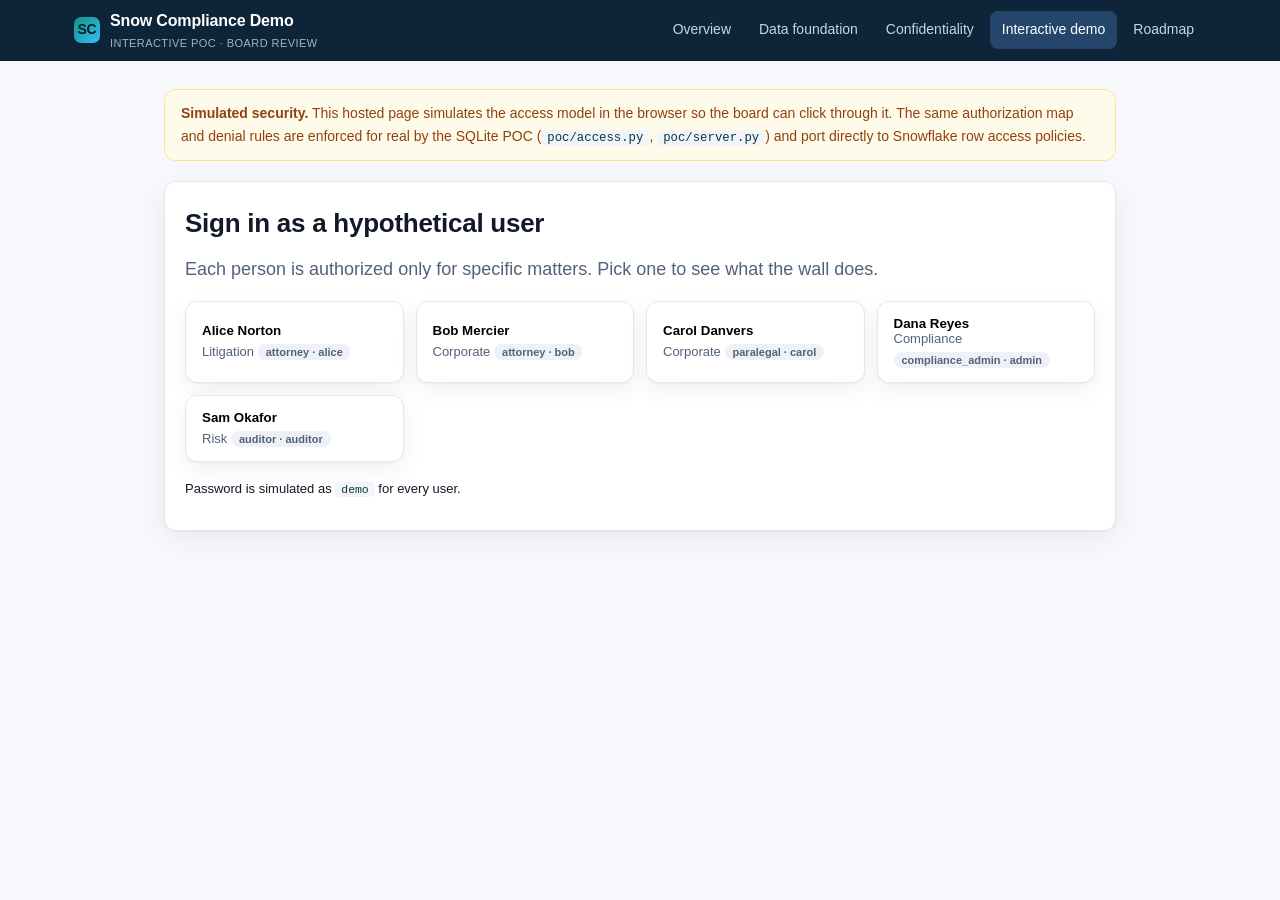
==== demo/index.html @ b6a58b27 "Add interactive access-control demo and Python/SQLite POC Per board feedback: - Extract and analyze " ====
<!doctype html>
<html lang="en">
<head>
<meta charset="utf-8">
<meta name="viewport" content="width=device-width, initial-scale=1">
<title>Interactive access-control demo · Snow Compliance Demo</title>
<link rel="stylesheet" href="../assets/style.css">
<style>
  .demo-wrap { max-width: 1000px; margin: 0 auto; padding: 28px 24px 64px; }
  .sim-banner { background: #fffbeb; border: 1px solid #fde68a; color: #92400e; border-radius: 12px; padding: 12px 16px; font-size: 14px; margin-bottom: 20px; }
  .user-grid { display: grid; grid-template-columns: repeat(auto-fit, minmax(190px,1fr)); gap: 12px; margin: 16px 0; }
  .user-card { text-align: left; background: #fff; border: 1px solid #e3e8ef; border-radius: 12px; padding: 14px 16px; cursor: pointer; box-shadow: var(--shadow); }
  .user-card:hover { border-color: #0d9488; }
  .user-card strong { display: block; }
  .user-card span { font-size: 13px; color: #52627a; }
  .pill-role { display:inline-block; font-size:11px; font-weight:700; padding:2px 8px; border-radius:999px; background:#eef2f7; color:#52627a; margin-top:6px; }
  .panel { background:#fff; border:1px solid #e3e8ef; border-radius:12px; padding:20px; box-shadow: var(--shadow); margin-bottom:16px; }
  .doc-link { color:#0f766e; font-weight:600; cursor:pointer; background:none; border:none; padding:0; font:inherit; text-align:left; }
  .doc-link:hover { text-decoration:underline; }
  .denied { color:#dc2626; font-weight:700; }
  .allowed { color:#047857; font-weight:700; }
  .clause { border-left:3px solid #0d9488; padding:4px 0 4px 10px; margin:6px 0; font-size:14px; }
  .clause .snip { color:#52627a; display:block; }
  .row { display:flex; gap:10px; align-items:center; flex-wrap:wrap; }
  .btn { background:#0d9488; color:#fff; border:none; border-radius:8px; padding:9px 14px; font:inherit; font-weight:600; cursor:pointer; }
  .btn.ghost { background:#334155; }
  select { font:inherit; padding:8px 10px; border-radius:8px; border:1px solid #cbd5e1; }
  .flash { margin-top:12px; padding:10px 12px; border-radius:8px; }
  .flash.denied { background:#fef2f2; border:1px solid #fecaca; }
  .flash.allowed { background:#ecfdf5; border:1px solid #a7f3d0; }
</style>
</head>
<body>
<header class="topbar"><div class="inner">
  <a class="brand" href="../index.html"><span class="mark" aria-hidden="true">SC</span>
    <span>Snow Compliance Demo<small>Interactive POC &middot; board review</small></span></a>
  <nav class="nav" aria-label="Primary"><a href="../index.html">Overview</a><a href="../data-foundation.html">Data foundation</a><a href="../security.html">Confidentiality</a><a class="active" href="index.html">Interactive demo</a><a href="../roadmap.html">Roadmap</a></nav>
</div></header>

<main class="demo-wrap">
  <div class="sim-banner">
    <strong>Simulated security.</strong> This hosted page simulates the access model in the
    browser so the board can click through it. The same authorization map and denial rules are
    enforced for real by the SQLite POC (<code>poc/access.py</code>, <code>poc/server.py</code>)
    and port directly to Snowflake row access policies.
  </div>
  <div id="app"></div>
</main>
<script>window.DEMO_DATA = {"generated_from": "The Atticus Project CUAD, CUADv1.json, CC BY 4.0", "users": [{"username": "alice", "name": "Alice Norton", "role": "attorney", "practice": "Litigation"}, {"username": "bob", "name": "Bob Mercier", "role": "attorney", "practice": "Corporate"}, {"username": "carol", "name": "Carol Danvers", "role": "paralegal", "practice": "Corporate"}, {"username": "admin", "name": "Dana Reyes", "role": "compliance_admin", "practice": "Compliance"}, {"username": "auditor", "name": "Sam Okafor", "role": "auditor", "practice": "Risk"}], "matters": [{"matter_id": "SYN-1001", "name": "Northwind distribution agreements", "client": "SYNTHETIC Northwind Pharma", "confidentiality": "Highly Confidential"}, {"matter_id": "SYN-1002", "name": "Helios licensing & supply", "client": "SYNTHETIC Helios Energy", "confidentiality": "Confidential"}, {"matter_id": "SYN-1003", "name": "Blue Harbor vendor contracts", "client": "SYNTHETIC Blue Harbor Bank", "confidentiality": "Highly Confidential"}, {"matter_id": "SYN-1004", "name": "Vector strategic alliances", "client": "SYNTHETIC Vector Robotics", "confidentiality": "Confidential"}, {"matter_id": "SYN-1005", "name": "Cedar employment & endorsement", "client": "SYNTHETIC Cedar Health", "confidentiality": "Public"}], "authorizations": {"alice": ["SYN-1001", "SYN-1003", "SYN-1005"], "bob": ["SYN-1002", "SYN-1003", "SYN-1004"], "carol": ["SYN-1001", "SYN-1002", "SYN-1005"], "admin": [], "auditor": []}, "documents": [{"contract_id": "CUAD-0000", "title": "LIMEENERGYCO_09_09_1999-EX-10-DISTRIBUTOR AGREEMENT", "contract_type": "DISTRIBUTOR AGREEMENT", "matter_id": "SYN-1001", "matter_name": "Northwind distribution agreements", "client_name": "SYNTHETIC Northwind Pharma", "confidentiality": "Highly Confidential", "risk_score": 45, "risk_band": "Medium", "risk_drivers": ["No cap on liability", "Anti-assignment", "Minimum commitment", "Restrictive covenant"], "present_categories": ["Agreement Date", "Anti-Assignment", "Covenant Not To Sue", "Document Name", "Effective Date", "Exclusivity", "Expiration Date", "Governing Law", "Insurance", "License Grant", "Minimum Commitment", "No-Solicit Of Customers", "No-Solicit Of Employees", "Parties", "Post-Termination Services", "Price Restrictions", "Renewal Term", "Rofr/Rofo/Rofn", "Warranty Duration"]}, {"contract_id": "CUAD-0001", "title": "WHITESMOKE,INC_11_08_2011-EX-10.26-PROMOTION AND DISTRIBUTION AGREEMENT", "contract_type": "PROMOTION AND DISTRIBUTION AGREEMENT", "matter_id": "SYN-1002", "matter_name": "Helios licensing & supply", "client_name": "SYNTHETIC Helios Energy", "confidentiality": "Confidential", "risk_score": 60, "risk_band": "High", "risk_drivers": ["Uncapped liability", "Anti-assignment", "Change of control"], "present_categories": ["Anti-Assignment", "Audit Rights", "Cap On Liability", "Change Of Control", "Document Name", "Effective Date", "Expiration Date", "Governing Law", "License Grant", "Parties", "Uncapped Liability", "Warranty Duration"]}, {"contract_id": "CUAD-0002", "title": "LohaCompanyltd_20191209_F-1_EX-10.16_11917878_EX-10.16_Supply Agreement", "contract_type": "10.16_SUPPLY AGREEMENT", "matter_id": "SYN-1003", "matter_name": "Blue Harbor vendor contracts", "client_name": "SYNTHETIC Blue Harbor Bank", "confidentiality": "Highly Confidential", "risk_score": 20, "risk_band": "Low", "risk_drivers": ["No cap on liability"], "present_categories": ["Document Name", "Expiration Date", "Governing Law", "Insurance", "Parties", "Warranty Duration"]}, {"contract_id": "CUAD-0003", "title": "CENTRACKINTERNATIONALINC_10_29_1999-EX-10.3-WEB SITE HOSTING AGREEMENT", "contract_type": "WEB SITE HOSTING AGREEMENT", "matter_id": "SYN-1004", "matter_name": "Vector strategic alliances", "client_name": "SYNTHETIC Vector Robotics", "confidentiality": "Confidential", "risk_score": 15, "risk_band": "Low", "risk_drivers": ["Termination for convenience"], "present_categories": ["Agreement Date", "Cap On Liability", "Document Name", "Effective Date", "Expiration Date", "Governing Law", "Notice Period To Terminate Renewal", "Parties", "Renewal Term", "Termination For Convenience"]}, {"contract_id": "CUAD-0004", "title": "NELNETINC_04_08_2020-EX-1-JOINT FILING AGREEMENT", "contract_type": "JOINT FILING AGREEMENT", "matter_id": "SYN-1005", "matter_name": "Cedar employment & endorsement", "client_name": "SYNTHETIC Cedar Health", "confidentiality": "Public", "risk_score": 30, "risk_band": "Medium", "risk_drivers": ["No cap on liability", "No governing law"], "present_categories": ["Agreement Date", "Document Name", "Parties"]}, {"contract_id": "CUAD-0005", "title": "ADAMSGOLFINC_03_21_2005-EX-10.17-ENDORSEMENT AGREEMENT", "contract_type": "ENDORSEMENT AGREEMENT", "matter_id": "SYN-1001", "matter_name": "Northwind distribution agreements", "client_name": "SYNTHETIC Northwind Pharma", "confidentiality": "Highly Confidential", "risk_score": 45, "risk_band": "Medium", "risk_drivers": ["No cap on liability", "Anti-assignment", "Minimum commitment", "Restrictive covenant"], "present_categories": ["Agreement Date", "Anti-Assignment", "Competitive Restriction Exception", "Document Name", "Effective Date", "Exclusivity", "Expiration Date", "Governing Law", "License Grant", "Minimum Commitment", "Non-Compete", "Parties", "Volume Restriction"]}, {"contract_id": "CUAD-0006", "title": "KIROMICBIOPHARMA,INC_05_11_2020-EX-10.23-CONSULTING AGREEMENT", "contract_type": "CONSULTING AGREEMENT", "matter_id": "SYN-1002", "matter_name": "Helios licensing & supply", "client_name": "SYNTHETIC Helios Energy", "confidentiality": "Confidential", "risk_score": 50, "risk_band": "Medium", "risk_drivers": ["No cap on liability", "Termination for convenience", "Anti-assignment", "Restrictive covenant"], "present_categories": ["Agreement Date", "Anti-Assignment", "Document Name", "Effective Date", "Expiration Date", "Governing Law", "Ip Ownership Assignment", "Irrevocable Or Perpetual License", "License Grant", "Non-Compete", "Parties", "Post-Termination Services", "Termination For Convenience", "Volume Restriction"]}, {"contract_id": "CUAD-0007", "title": "VEONEER,INC_02_21_2020-EX-10.11-JOINT VENTURE AGREEMENT", "contract_type": "JOINT VENTURE AGREEMENT", "matter_id": "SYN-1003", "matter_name": "Blue Harbor vendor contracts", "client_name": "SYNTHETIC Blue Harbor Bank", "confidentiality": "Highly Confidential", "risk_score": 20, "risk_band": "Low", "risk_drivers": ["No cap on liability"], "present_categories": ["Agreement Date", "Document Name", "Effective Date", "Expiration Date", "Governing Law", "Parties"]}, {"contract_id": "CUAD-0008", "title": "DovaPharmaceuticalsInc_20181108_10-Q_EX-10.2_11414857_EX-10.2_Promotion Agreement", "contract_type": "10.2_PROMOTION AGREEMENT", "matter_id": "SYN-1004", "matter_name": "Vector strategic alliances", "client_name": "SYNTHETIC Vector Robotics", "confidentiality": "Confidential", "risk_score": 90, "risk_band": "High", "risk_drivers": ["Uncapped liability", "Termination for convenience", "Anti-assignment", "Change of control", "Minimum commitment", "Restrictive covenant"], "present_categories": ["Affiliate License-Licensee", "Agreement Date", "Anti-Assignment", "Audit Rights", "Cap On Liability", "Change Of Control", "Competitive Restriction Exception", "Covenant Not To Sue", "Document Name", "Effective Date", "Exclusivity", "Expiration Date", "Governing Law", "Insurance", "Ip Ownership Assignment", "License Grant", "Liquidated Damages", "Minimum Commitment", "No-Solicit Of Employees", "Non-Compete", "Non-Transferable License", "Parties", "Revenue/Profit Sharing", "Termination For Convenience", "Uncapped Liability"]}, {"contract_id": "CUAD-0009", "title": "PACIRA PHARMACEUTICALS, INC. - A_R STRATEGIC LICENSING, DISTRIBUTION AND MARKETING AGREEMENT ", "contract_type": "A_R STRATEGIC LICENSING, DISTRIBUTION AND MARKETING AGREEMENT", "matter_id": "SYN-1005", "matter_name": "Cedar employment & endorsement", "client_name": "SYNTHETIC Cedar Health", "confidentiality": "Public", "risk_score": 80, "risk_band": "High", "risk_drivers": ["Uncapped liability", "Termination for convenience", "Anti-assignment", "Change of control", "Restrictive covenant"], "present_categories": ["Agreement Date", "Anti-Assignment", "Audit Rights", "Cap On Liability", "Change Of Control", "Document Name", "Effective Date", "Exclusivity", "Expiration Date", "Governing Law", "Insurance", "Ip Ownership Assignment", "Irrevocable Or Perpetual License", "Joint Ip Ownership", "License Grant", "Non-Compete", "Non-Transferable License", "Notice Period To Terminate Renewal", "Parties", "Post-Termination Services", "Renewal Term", "Revenue/Profit Sharing", "Termination For Convenience", "Uncapped Liability"]}, {"contract_id": "CUAD-0010", "title": "MetLife, Inc. - Remarketing Agreement", "contract_type": "REMARKETING AGREEMENT", "matter_id": "SYN-1001", "matter_name": "Northwind distribution agreements", "client_name": "SYNTHETIC Northwind Pharma", "confidentiality": "Highly Confidential", "risk_score": 0, "risk_band": "Low", "risk_drivers": [], "present_categories": ["Agreement Date", "Cap On Liability", "Document Name", "Expiration Date", "Governing Law", "Insurance", "Parties"]}, {"contract_id": "CUAD-0011", "title": "FTENETWORKS,INC_02_18_2016-EX-99.4-STRATEGIC ALLIANCE AGREEMENT", "contract_type": "STRATEGIC ALLIANCE AGREEMENT", "matter_id": "SYN-1002", "matter_name": "Helios licensing & supply", "client_name": "SYNTHETIC Helios Energy", "confidentiality": "Confidential", "risk_score": 45, "risk_band": "Medium", "risk_drivers": ["No cap on liability", "Termination for convenience", "Anti-assignment"], "present_categories": ["Agreement Date", "Anti-Assignment", "Audit Rights", "Document Name", "Effective Date", "Expiration Date", "Governing Law", "Insurance", "Liquidated Damages", "No-Solicit Of Employees", "Notice Period To Terminate Renewal", "Parties", "Post-Termination Services", "Renewal Term", "Termination For Convenience", "Warranty Duration"]}, {"contract_id": "CUAD-0012", "title": "DOMINIADVISORTRUST_02_18_2005-EX-99.(H)(2)-SPONSORSHIP AGREEMENT", "contract_type": "SPONSORSHIP AGREEMENT", "matter_id": "SYN-1003", "matter_name": "Blue Harbor vendor contracts", "client_name": "SYNTHETIC Blue Harbor Bank", "confidentiality": "Highly Confidential", "risk_score": 15, "risk_band": "Low", "risk_drivers": ["Termination for convenience"], "present_categories": ["Agreement Date", "Cap On Liability", "Document Name", "Effective Date", "Expiration Date", "Governing Law", "Parties", "Revenue/Profit Sharing", "Termination For Convenience"]}, {"contract_id": "CUAD-0013", "title": "PfHospitalityGroupInc_20150923_10-12G_EX-10.1_9266710_EX-10.1_Franchise Agreement3", "contract_type": "10.1_FRANCHISE AGREEMENT3", "matter_id": "SYN-1004", "matter_name": "Vector strategic alliances", "client_name": "SYNTHETIC Vector Robotics", "confidentiality": "Confidential", "risk_score": 35, "risk_band": "Medium", "risk_drivers": ["No cap on liability", "No governing law", "Restrictive covenant"], "present_categories": ["Agreement Date", "Document Name", "No-Solicit Of Customers", "No-Solicit Of Employees", "Non-Compete", "Parties", "Third Party Beneficiary"]}, {"contract_id": "CUAD-0014", "title": "CerenceInc_20191002_8-K_EX-10.4_11827494_EX-10.4_Intellectual Property Agreement", "contract_type": "10.4_INTELLECTUAL PROPERTY AGREEMENT", "matter_id": "SYN-1005", "matter_name": "Cedar employment & endorsement", "client_name": "SYNTHETIC Cedar Health", "confidentiality": "Public", "risk_score": 35, "risk_band": "Medium", "risk_drivers": ["Termination for convenience", "Anti-assignment", "Change of control"], "present_categories": ["Affiliate License-Licensee", "Agreement Date", "Anti-Assignment", "Cap On Liability", "Change Of Control", "Covenant Not To Sue", "Document Name", "Effective Date", "Governing Law", "Ip Ownership Assignment", "Irrevocable Or Perpetual License", "License Grant", "Non-Transferable License", "Parties", "Termination For Convenience"]}, {"contract_id": "CUAD-0015", "title": "ThriventVariableInsuranceAccountB_20190701_N-6_EX-99.D(IV)_11720968_EX-99.D(IV)_Endorsement Agreement", "contract_type": "99.D(IV)_ENDORSEMENT AGREEMENT", "matter_id": "SYN-1001", "matter_name": "Northwind distribution agreements", "client_name": "SYNTHETIC Northwind Pharma", "confidentiality": "Highly Confidential", "risk_score": 40, "risk_band": "Medium", "risk_drivers": ["No cap on liability", "Anti-assignment", "No governing law"], "present_categories": ["Agreement Date", "Anti-Assignment", "Document Name", "Effective Date", "Parties"]}, {"contract_id": "CUAD-0016", "title": "ReynoldsConsumerProductsInc_20191115_S-1_EX-10.18_11896469_EX-10.18_Supply Agreement", "contract_type": "10.18_SUPPLY AGREEMENT", "matter_id": "SYN-1002", "matter_name": "Helios licensing & supply", "client_name": "SYNTHETIC Helios Energy", "confidentiality": "Confidential", "risk_score": 60, "risk_band": "High", "risk_drivers": ["Uncapped liability", "Anti-assignment", "Change of control"], "present_categories": ["Agreement Date", "Anti-Assignment", "Cap On Liability", "Change Of Control", "Document Name", "Effective Date", "Expiration Date", "Governing Law", "Insurance", "Parties", "Uncapped Liability"]}, {"contract_id": "CUAD-0017", "title": "IntegrityFunds_20200121_485BPOS_EX-99.E UNDR CONTR_11948727_EX-99.E UNDR CONTR_Service Agreement", "contract_type": "99.E UNDR CONTR_SERVICE AGREEMENT", "matter_id": "SYN-1003", "matter_name": "Blue Harbor vendor contracts", "client_name": "SYNTHETIC Blue Harbor Bank", "confidentiality": "Highly Confidential", "risk_score": 30, "risk_band": "Medium", "risk_drivers": ["No cap on liability", "Anti-assignment"], "present_categories": ["Agreement Date", "Anti-Assignment", "Audit Rights", "Document Name", "Expiration Date", "Governing Law", "Parties", "Renewal Term", "Revenue/Profit Sharing"]}, {"contract_id": "CUAD-0018", "title": "PREMIERBIOMEDICALINC_05_14_2020-EX-10.2-INTELLECTUAL PROPERTY AGREEMENT", "contract_type": "INTELLECTUAL PROPERTY AGREEMENT", "matter_id": "SYN-1004", "matter_name": "Vector strategic alliances", "client_name": "SYNTHETIC Vector Robotics", "confidentiality": "Confidential", "risk_score": 25, "risk_band": "Low", "risk_drivers": ["No cap on liability", "Restrictive covenant"], "present_categories": ["Affiliate License-Licensee", "Agreement Date", "Document Name", "Effective Date", "Exclusivity", "Governing Law", "License Grant", "Parties", "Revenue/Profit Sharing"]}, {"contract_id": "CUAD-0019", "title": "SIBANNAC,INC_12_04_2017-EX-2.1-Strategic Alliance Agreement", "contract_type": "STRATEGIC ALLIANCE AGREEMENT", "matter_id": "SYN-1005", "matter_name": "Cedar employment & endorsement", "client_name": "SYNTHETIC Cedar Health", "confidentiality": "Public", "risk_score": 55, "risk_band": "Medium", "risk_drivers": ["No cap on liability", "Termination for convenience", "Anti-assignment", "Minimum commitment"], "present_categories": ["Agreement Date", "Anti-Assignment", "Document Name", "Expiration Date", "Governing Law", "Minimum Commitment", "Notice Period To Terminate Renewal", "Parties", "Renewal Term", "Revenue/Profit Sharing", "Termination For Convenience"]}], "seed_audit": [{"at": "2026-10-15T09:12:04Z", "user": "alice", "role": "attorney", "action": "login", "target": null, "outcome": "allowed"}, {"at": "2026-10-15T09:12:19Z", "user": "alice", "role": "attorney", "action": "view_document", "target": "CUAD-0000", "outcome": "allowed"}, {"at": "2026-10-15T09:13:02Z", "user": "bob", "role": "attorney", "action": "login", "target": null, "outcome": "allowed"}, {"at": "2026-10-15T09:13:20Z", "user": "bob", "role": "attorney", "action": "view_document", "target": "CUAD-0000", "outcome": "denied"}, {"at": "2026-10-15T09:20:41Z", "user": "carol", "role": "paralegal", "action": "login", "target": null, "outcome": "allowed"}, {"at": "2026-10-15T09:21:07Z", "user": "carol", "role": "paralegal", "action": "view_document", "target": "CUAD-0006", "outcome": "allowed"}, {"at": "2026-10-15T09:30:00Z", "user": "admin", "role": "compliance_admin", "action": "view_audit", "target": null, "outcome": "allowed"}]};</script>
<script>
const D = window.DEMO_DATA;
const OVERSIGHT = ['compliance_admin', 'auditor'];
const app = document.getElementById('app');
let current = null;
let audit = D.seed_audit.slice();

function nowISO() { return new Date().toISOString().replace(/\.\d+Z$/, 'Z'); }
function logEvent(user, action, target, outcome) {
  audit.push({ at: nowISO(), user: user.username, role: user.role, action, target: target || null, outcome });
}
function docsFor(user) {
  if (OVERSIGHT.includes(user.role)) return D.documents.slice();
  const allowed = D.authorizations[user.username] || [];
  return D.documents.filter(d => allowed.includes(d.matter_id));
}
function esc(s) { return String(s).replace(/[&<>"]/g, c => ({'&':'&amp;','<':'&lt;','>':'&gt;','"':'&quot;'}[c])); }

function renderLogin() {
  current = null;
  app.innerHTML = `<div class="panel">
    <h2>Sign in as a hypothetical user</h2>
    <p class="lead">Each person is authorized only for specific matters. Pick one to see what the wall does.</p>
    <div class="user-grid">
      ${D.users.map(u => `<button class="user-card" data-u="${esc(u.username)}">
        <strong>${esc(u.name)}</strong><span>${esc(u.practice || '')}</span>
        <div class="pill-role">${esc(u.role)} &middot; ${esc(u.username)}</div></button>`).join('')}
    </div>
    <p class="muted" style="font-size:13px">Password is simulated as <code>demo</code> for every user.</p>
  </div>`;
  app.querySelectorAll('button[data-u]').forEach(b => b.onclick = () => {
    current = D.users.find(u => u.username === b.dataset.u);
    logEvent(current, 'login', null, 'allowed');
    renderDashboard();
  });
}

function renderDashboard() {
  const user = current;
  const auditTab = OVERSIGHT.includes(user.role)
    ? `<button class="btn ghost" id="tab-audit">View audit log</button>` : '';
  app.innerHTML = `
    <div class="panel"><div class="row">
      <strong>${esc(user.name)}</strong>
      <span class="pill-role">${esc(user.role)}</span>
      <span style="margin-left:auto">${auditTab}<button class="btn" id="out">Sign out</button></span>
    </div></div>
    <div id="body"></div>`;
  document.getElementById('out').onclick = renderLogin;
  if (document.getElementById('tab-audit')) document.getElementById('tab-audit').onclick = renderAudit;
  if (OVERSIGHT.includes(user.role)) renderAudit(); else renderDocs();
}

function renderDocs() {
  const user = current;
  const mine = docsFor(user);
  const allMine = new Set(mine.map(d => d.contract_id));
  const restricted = D.documents.filter(d => !allMine.has(d.contract_id));
  document.getElementById('body').innerHTML = `
    <div class="panel"><h3>Your documents (${mine.length})</h3>
      <div class="table-scroll"><table><thead><tr><th>Document</th><th>Type</th><th>Matter</th><th>Confidentiality</th><th>Risk</th></tr></thead>
      <tbody>${mine.map(d => `<tr><td><button class="doc-link" data-id="${esc(d.contract_id)}">${esc(d.title.slice(0,58))}${d.title.length>58?'…':''}</button></td>
        <td>${esc(d.contract_type)}</td><td>${esc(d.matter_name)}</td><td>${esc(d.confidentiality)}</td>
        <td><span class="badge ${d.risk_band.toLowerCase()}">${esc(d.risk_band)}</span></td></tr>`).join('') || '<tr><td colspan=5>No documents</td></tr>'}
      </tbody></table></div>
    </div>
    <div id="detail"></div>
    <div class="panel"><h3>Attempt to open a restricted document</h3>
      <p class="muted">These belong to matters you are not authorized for. The request is denied and recorded.</p>
      <div class="row"><select id="restricted">
        ${restricted.map(d => `<option value="${esc(d.contract_id)}">${esc(d.matter_name)} — ${esc(d.title.slice(0,44))}</option>`).join('') || '<option value="">(none — you can see everything)</option>'}
      </select><button class="btn" id="try">Request access</button></div>
      <div id="flash"></div>
    </div>`;
  document.querySelectorAll('button[data-id]').forEach(b => b.onclick = () => openDoc(b.dataset.id));
  const tryBtn = document.getElementById('try');
  if (tryBtn) tryBtn.onclick = () => {
    const id = document.getElementById('restricted').value; if (!id) return;
    const target = D.documents.find(d => d.contract_id === id);
    logEvent(user, 'view_document', id, 'denied');
    document.getElementById('flash').innerHTML =
      `<div class="flash denied"><span class="denied">DENIED</span> — not authorized for <strong>${esc(target.matter_name)}</strong>. Recorded in the audit log.</div>`;
  };
}

function openDoc(id) {
  const user = current;
  const d = D.documents.find(x => x.contract_id === id);
  const allowed = OVERSIGHT.includes(user.role) || (D.authorizations[user.username] || []).includes(d.matter_id);
  if (!allowed) {
    logEvent(user, 'view_document', id, 'denied');
    document.getElementById('detail').innerHTML = `<div class="panel"><span class="denied">DENIED</span> — not authorized for this matter.</div>`;
    return;
  }
  logEvent(user, 'view_document', id, 'allowed');
  document.getElementById('detail').innerHTML = `<div class="panel">
    <h3>${esc(d.title)}</h3>
    <p class="muted">${esc(d.client_name)} &middot; ${esc(d.matter_name)} &middot; ${esc(d.confidentiality)}</p>
    <p>Risk: <span class="badge ${d.risk_band.toLowerCase()}">${esc(d.risk_band)} (${d.risk_score})</span>
       &middot; drivers: ${d.risk_drivers.map(esc).join(', ') || '—'}</p>
    <h4>Clause categories present (${d.present_categories.length} of 41)</h4>
    ${d.present_categories.slice(0, 18).map(c => `<div class="clause">${esc(c)}</div>`).join('')}
    ${d.present_categories.length > 18 ? `<p class="muted">+ ${d.present_categories.length-18} more</p>` : ''}
  </div>`;
}

function renderAudit() {
  const rows = audit.slice().reverse();
  document.getElementById('body').innerHTML = `<div class="panel">
    <h3>Audit log — who accessed which files</h3>
    <p class="muted">Pre-seeded example events plus this session's simulated activity.</p>
    <div class="table-scroll"><table><thead><tr><th>When</th><th>User</th><th>Role</th><th>Action</th><th>Target</th><th>Outcome</th></tr></thead>
    <tbody>${rows.map(a => `<tr><td>${esc(a.at)}</td><td>${esc(a.user)}</td><td>${esc(a.role)}</td><td>${esc(a.action)}</td><td>${esc(a.target||'')}</td><td class="${a.outcome}">${esc(a.outcome)}</td></tr>`).join('')}
    </tbody></table></div></div>`;
}

renderLogin();
</script>
</body>
</html>
---- assets/style.css ----
:root {
  --navy: #0e2439;
  --navy-2: #16324f;
  --ink: #111827;
  --muted: #52627a;
  --line: #e3e8ef;
  --bg: #f6f8fb;
  --card: #ffffff;
  --accent: #0d9488;
  --accent-ink: #0f766e;
  --blue: #2563eb;
  --high: #dc2626;
  --high-bg: #fef2f2;
  --med: #b45309;
  --med-bg: #fffbeb;
  --low: #047857;
  --low-bg: #ecfdf5;
  --info-bg: #eff6ff;
  --info-line: #bfdbfe;
  --radius: 12px;
  --shadow: 0 1px 2px rgba(16, 24, 40, 0.04), 0 8px 24px rgba(16, 24, 40, 0.06);
  --mono: ui-monospace, SFMono-Regular, "SF Mono", Menlo, Consolas, "Liberation Mono", monospace;
  --sans: -apple-system, BlinkMacSystemFont, "Segoe UI", Roboto, Helvetica, Arial, sans-serif;
}

* { box-sizing: border-box; }

html { scroll-behavior: smooth; }

body {
  margin: 0;
  font-family: var(--sans);
  color: var(--ink);
  background: var(--bg);
  line-height: 1.65;
  font-size: 17px;
  -webkit-font-smoothing: antialiased;
}

a { color: var(--accent-ink); text-decoration: none; }
a:hover { text-decoration: underline; }
a:focus-visible, button:focus-visible, summary:focus-visible {
  outline: 3px solid var(--blue);
  outline-offset: 2px;
  border-radius: 4px;
}

/* ---------- Top bar ---------- */
.topbar {
  position: sticky;
  top: 0;
  z-index: 50;
  background: var(--navy);
  color: #e8eef6;
  border-bottom: 1px solid #0a1c2e;
}
.topbar .inner {
  max-width: 1180px;
  margin: 0 auto;
  padding: 0 24px;
  display: flex;
  align-items: center;
  gap: 18px;
  min-height: 60px;
  flex-wrap: wrap;
}
.brand {
  display: flex;
  align-items: center;
  gap: 10px;
  font-weight: 700;
  color: #fff;
  letter-spacing: -0.01em;
  font-size: 16px;
}
.brand:hover { text-decoration: none; }
.brand .mark {
  width: 26px; height: 26px;
  border-radius: 7px;
  background: linear-gradient(135deg, #0d9488, #38bdf8);
  display: inline-flex; align-items: center; justify-content: center;
  color: #06231f; font-weight: 800; font-size: 14px;
}
.brand small { display: block; font-weight: 500; color: #9fb3c8; font-size: 11px; letter-spacing: .04em; text-transform: uppercase; }
.nav { display: flex; gap: 4px; flex-wrap: wrap; margin-left: auto; }
.nav a {
  color: #c7d5e5;
  padding: 7px 12px;
  border-radius: 8px;
  font-size: 14px;
  font-weight: 500;
}
.nav a:hover { background: #1d3b5a; color: #fff; text-decoration: none; }
.nav a.active { background: #24466a; color: #fff; }

/* ---------- Layout ---------- */
.wrap { max-width: 1180px; margin: 0 auto; padding: 0 24px; }
.hero {
  background: linear-gradient(180deg, var(--navy) 0%, var(--navy-2) 100%);
  color: #eaf1f8;
  padding: 54px 0 46px;
}
.hero h1 { font-size: clamp(28px, 4vw, 44px); line-height: 1.15; margin: 0 0 12px; letter-spacing: -0.02em; color: #fff; }
.hero p.lede { font-size: 19px; color: #c3d3e4; max-width: 780px; margin: 0 0 20px; }
.eyebrow { text-transform: uppercase; letter-spacing: .12em; font-size: 12px; font-weight: 700; color: #5eead4; margin: 0 0 10px; }
.pill {
  display: inline-block; padding: 4px 11px; border-radius: 999px;
  font-size: 12px; font-weight: 600; letter-spacing: .02em;
  background: #123a5c; color: #9fd7ff; border: 1px solid #1d4d74;
}
.hero .pills { display: flex; gap: 8px; flex-wrap: wrap; }

.main { padding: 40px 0 72px; }
.grid { display: grid; grid-template-columns: 240px 1fr; gap: 44px; align-items: start; }
@media (max-width: 900px) { .grid { grid-template-columns: 1fr; gap: 20px; } }

/* ---------- TOC ---------- */
.toc {
  position: sticky; top: 84px;
  background: var(--card); border: 1px solid var(--line);
  border-radius: var(--radius); padding: 18px; font-size: 14px;
}
.toc h2 { font-size: 12px; text-transform: uppercase; letter-spacing: .1em; color: var(--muted); margin: 0 0 10px; }
.toc ul { list-style: none; margin: 0; padding: 0; }
.toc li { margin: 2px 0; }
.toc a { display: block; padding: 4px 8px; border-radius: 7px; color: #33465c; }
.toc a:hover { background: var(--bg); text-decoration: none; }
@media (max-width: 900px) { .toc { position: static; } }

/* ---------- Content ---------- */
.content > section { margin: 0 0 40px; scroll-margin-top: 84px; }
h2 { font-size: 26px; letter-spacing: -0.01em; margin: 0 0 6px; }
h3 { font-size: 19px; margin: 26px 0 8px; }
h4 { font-size: 16px; margin: 18px 0 6px; }
p { margin: 10px 0; }
.section-kicker { color: var(--accent-ink); font-weight: 700; font-size: 13px; text-transform: uppercase; letter-spacing: .08em; margin-bottom: 2px; }
.lead { font-size: 18px; color: var(--muted); }

.card {
  background: var(--card); border: 1px solid var(--line);
  border-radius: var(--radius); padding: 22px; box-shadow: var(--shadow);
}
.card h3 { margin-top: 0; }
.cards { display: grid; grid-template-columns: repeat(auto-fit, minmax(230px, 1fr)); gap: 16px; }

.callout { border-radius: var(--radius); padding: 16px 18px; margin: 16px 0; border: 1px solid var(--info-line); background: var(--info-bg); }
.callout.warn { border-color: #fde68a; background: #fffbeb; }
.callout.danger { border-color: #fecaca; background: #fef2f2; }
.callout.ok { border-color: #a7f3d0; background: #ecfdf5; }
.callout strong { display: block; margin-bottom: 2px; }

ul, ol { padding-left: 22px; }
li { margin: 5px 0; }
li > ul, li > ol { margin: 4px 0; }

.badge { display: inline-block; font-size: 12px; font-weight: 700; padding: 2px 9px; border-radius: 999px; letter-spacing: .02em; }
.badge.high { background: var(--high-bg); color: var(--high); border: 1px solid #fecaca; }
.badge.med { background: var(--med-bg); color: var(--med); border: 1px solid #fde68a; }
.badge.low { background: var(--low-bg); color: var(--low); border: 1px solid #a7f3d0; }
.badge.neutral { background: #eef2f7; color: var(--muted); border: 1px solid var(--line); }

table { width: 100%; border-collapse: collapse; margin: 14px 0; font-size: 15px; background: var(--card); }
th, td { text-align: left; padding: 10px 12px; border-bottom: 1px solid var(--line); vertical-align: top; }
th { background: #f1f5f9; font-size: 13px; text-transform: uppercase; letter-spacing: .04em; color: var(--muted); }
tr:last-child td { border-bottom: none; }
.table-scroll { overflow-x: auto; border: 1px solid var(--line); border-radius: var(--radius); }
.table-scroll table { margin: 0; }

code, pre { font-family: var(--mono); }
code { background: #f1f5f9; padding: 1px 6px; border-radius: 5px; font-size: .88em; color: #0f3a35; }
pre {
  background: #0e1e2e; color: #d8e6f2; padding: 16px 18px; border-radius: var(--radius);
  overflow-x: auto; font-size: 13.5px; line-height: 1.6; border: 1px solid #0a1727;
}
pre code { background: none; color: inherit; padding: 0; font-size: 13.5px; }

.timeline { list-style: none; padding: 0; margin: 18px 0; }
.timeline li { position: relative; padding: 0 0 22px 40px; border-left: 2px solid var(--line); margin-left: 10px; }
.timeline li::before {
  content: attr(data-step);
  position: absolute; left: -15px; top: -2px;
  width: 28px; height: 28px; border-radius: 50%;
  background: var(--accent); color: #fff; font-size: 13px; font-weight: 700;
  display: flex; align-items: center; justify-content: center;
}
.timeline li:last-child { border-left-color: transparent; }
.timeline h4 { margin: 0 0 4px; }

.kpis { display: grid; grid-template-columns: repeat(auto-fit, minmax(150px, 1fr)); gap: 14px; margin: 18px 0; }
.kpi { background: var(--card); border: 1px solid var(--line); border-radius: var(--radius); padding: 16px; text-align: center; }
.kpi .n { font-size: 28px; font-weight: 800; color: var(--navy); letter-spacing: -0.02em; }
.kpi .l { font-size: 13px; color: var(--muted); }

.footer { border-top: 1px solid var(--line); background: var(--card); padding: 28px 0; color: var(--muted); font-size: 14px; }
.footer .wrap { display: flex; justify-content: space-between; gap: 16px; flex-wrap: wrap; }

.pager { display: flex; justify-content: space-between; gap: 16px; margin-top: 40px; flex-wrap: wrap; }
.pager a { background: var(--card); border: 1px solid var(--line); border-radius: var(--radius); padding: 14px 18px; font-weight: 600; box-shadow: var(--shadow); flex: 1; min-width: 220px; }
.pager a small { display: block; color: var(--muted); font-weight: 500; font-size: 12px; }

.disclaimer { font-size: 13.5px; color: var(--muted); }
.tag { font-family: var(--mono); font-size: 12px; color: var(--accent-ink); }
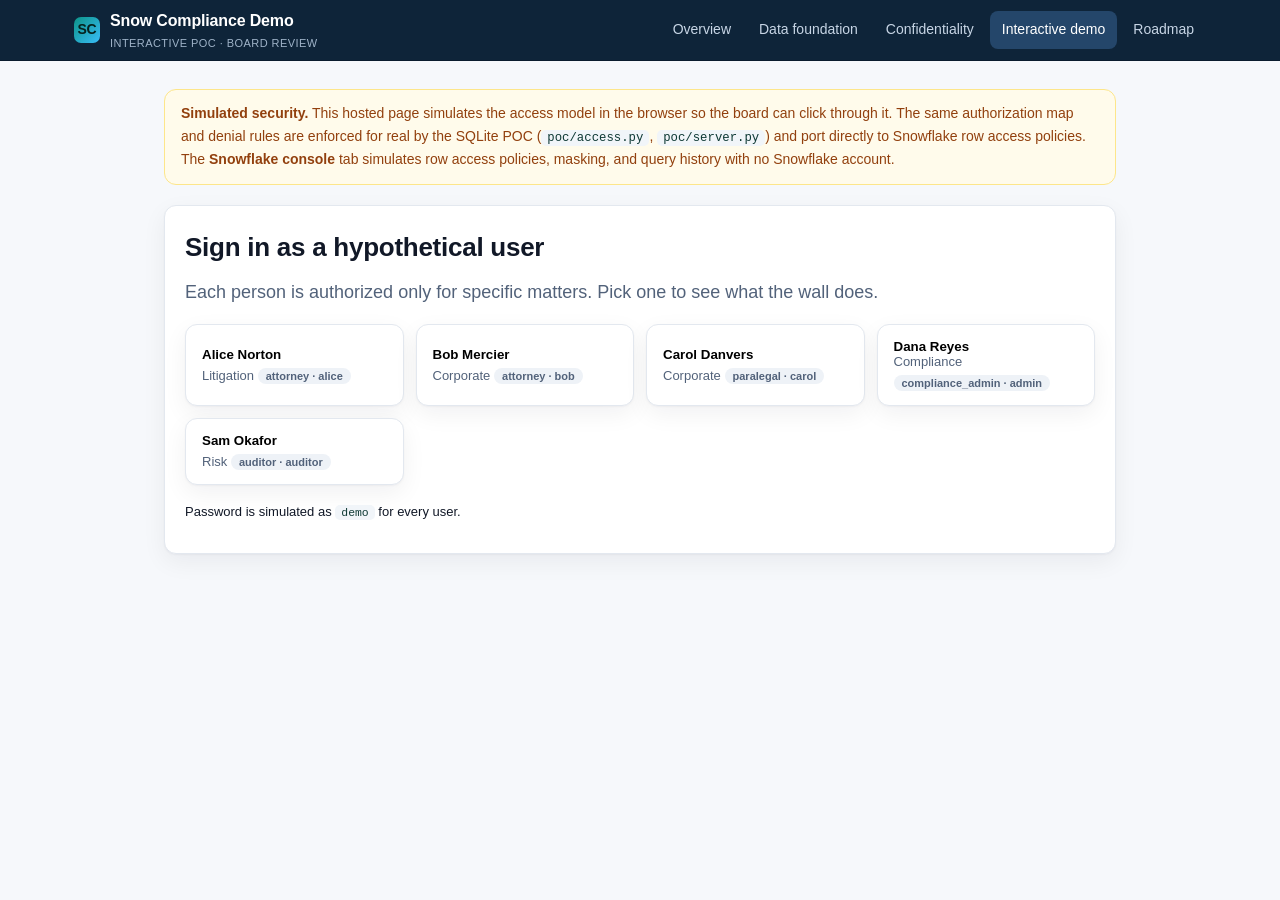
==== commit e67b6846: "Simulate Snowflake offline and document tooling/sandbox options Per board direction ('simulate for n" ====
--- a/demo/index.html
+++ b/demo/index.html
@@ -42,11 +42,12 @@
     <strong>Simulated security.</strong> This hosted page simulates the access model in the
     browser so the board can click through it. The same authorization map and denial rules are
     enforced for real by the SQLite POC (<code>poc/access.py</code>, <code>poc/server.py</code>)
-    and port directly to Snowflake row access policies.
+    and port directly to Snowflake row access policies. The <strong>Snowflake console</strong> tab
+    simulates row access policies, masking, and query history with no Snowflake account.
   </div>
   <div id="app"></div>
 </main>
-<script>window.DEMO_DATA = {"generated_from": "The Atticus Project CUAD, CUADv1.json, CC BY 4.0", "users": [{"username": "alice", "name": "Alice Norton", "role": "attorney", "practice": "Litigation"}, {"username": "bob", "name": "Bob Mercier", "role": "attorney", "practice": "Corporate"}, {"username": "carol", "name": "Carol Danvers", "role": "paralegal", "practice": "Corporate"}, {"username": "admin", "name": "Dana Reyes", "role": "compliance_admin", "practice": "Compliance"}, {"username": "auditor", "name": "Sam Okafor", "role": "auditor", "practice": "Risk"}], "matters": [{"matter_id": "SYN-1001", "name": "Northwind distribution agreements", "client": "SYNTHETIC Northwind Pharma", "confidentiality": "Highly Confidential"}, {"matter_id": "SYN-1002", "name": "Helios licensing & supply", "client": "SYNTHETIC Helios Energy", "confidentiality": "Confidential"}, {"matter_id": "SYN-1003", "name": "Blue Harbor vendor contracts", "client": "SYNTHETIC Blue Harbor Bank", "confidentiality": "Highly Confidential"}, {"matter_id": "SYN-1004", "name": "Vector strategic alliances", "client": "SYNTHETIC Vector Robotics", "confidentiality": "Confidential"}, {"matter_id": "SYN-1005", "name": "Cedar employment & endorsement", "client": "SYNTHETIC Cedar Health", "confidentiality": "Public"}], "authorizations": {"alice": ["SYN-1001", "SYN-1003", "SYN-1005"], "bob": ["SYN-1002", "SYN-1003", "SYN-1004"], "carol": ["SYN-1001", "SYN-1002", "SYN-1005"], "admin": [], "auditor": []}, "documents": [{"contract_id": "CUAD-0000", "title": "LIMEENERGYCO_09_09_1999-EX-10-DISTRIBUTOR AGREEMENT", "contract_type": "DISTRIBUTOR AGREEMENT", "matter_id": "SYN-1001", "matter_name": "Northwind distribution agreements", "client_name": "SYNTHETIC Northwind Pharma", "confidentiality": "Highly Confidential", "risk_score": 45, "risk_band": "Medium", "risk_drivers": ["No cap on liability", "Anti-assignment", "Minimum commitment", "Restrictive covenant"], "present_categories": ["Agreement Date", "Anti-Assignment", "Covenant Not To Sue", "Document Name", "Effective Date", "Exclusivity", "Expiration Date", "Governing Law", "Insurance", "License Grant", "Minimum Commitment", "No-Solicit Of Customers", "No-Solicit Of Employees", "Parties", "Post-Termination Services", "Price Restrictions", "Renewal Term", "Rofr/Rofo/Rofn", "Warranty Duration"]}, {"contract_id": "CUAD-0001", "title": "WHITESMOKE,INC_11_08_2011-EX-10.26-PROMOTION AND DISTRIBUTION AGREEMENT", "contract_type": "PROMOTION AND DISTRIBUTION AGREEMENT", "matter_id": "SYN-1002", "matter_name": "Helios licensing & supply", "client_name": "SYNTHETIC Helios Energy", "confidentiality": "Confidential", "risk_score": 60, "risk_band": "High", "risk_drivers": ["Uncapped liability", "Anti-assignment", "Change of control"], "present_categories": ["Anti-Assignment", "Audit Rights", "Cap On Liability", "Change Of Control", "Document Name", "Effective Date", "Expiration Date", "Governing Law", "License Grant", "Parties", "Uncapped Liability", "Warranty Duration"]}, {"contract_id": "CUAD-0002", "title": "LohaCompanyltd_20191209_F-1_EX-10.16_11917878_EX-10.16_Supply Agreement", "contract_type": "10.16_SUPPLY AGREEMENT", "matter_id": "SYN-1003", "matter_name": "Blue Harbor vendor contracts", "client_name": "SYNTHETIC Blue Harbor Bank", "confidentiality": "Highly Confidential", "risk_score": 20, "risk_band": "Low", "risk_drivers": ["No cap on liability"], "present_categories": ["Document Name", "Expiration Date", "Governing Law", "Insurance", "Parties", "Warranty Duration"]}, {"contract_id": "CUAD-0003", "title": "CENTRACKINTERNATIONALINC_10_29_1999-EX-10.3-WEB SITE HOSTING AGREEMENT", "contract_type": "WEB SITE HOSTING AGREEMENT", "matter_id": "SYN-1004", "matter_name": "Vector strategic alliances", "client_name": "SYNTHETIC Vector Robotics", "confidentiality": "Confidential", "risk_score": 15, "risk_band": "Low", "risk_drivers": ["Termination for convenience"], "present_categories": ["Agreement Date", "Cap On Liability", "Document Name", "Effective Date", "Expiration Date", "Governing Law", "Notice Period To Terminate Renewal", "Parties", "Renewal Term", "Termination For Convenience"]}, {"contract_id": "CUAD-0004", "title": "NELNETINC_04_08_2020-EX-1-JOINT FILING AGREEMENT", "contract_type": "JOINT FILING AGREEMENT", "matter_id": "SYN-1005", "matter_name": "Cedar employment & endorsement", "client_name": "SYNTHETIC Cedar Health", "confidentiality": "Public", "risk_score": 30, "risk_band": "Medium", "risk_drivers": ["No cap on liability", "No governing law"], "present_categories": ["Agreement Date", "Document Name", "Parties"]}, {"contract_id": "CUAD-0005", "title": "ADAMSGOLFINC_03_21_2005-EX-10.17-ENDORSEMENT AGREEMENT", "contract_type": "ENDORSEMENT AGREEMENT", "matter_id": "SYN-1001", "matter_name": "Northwind distribution agreements", "client_name": "SYNTHETIC Northwind Pharma", "confidentiality": "Highly Confidential", "risk_score": 45, "risk_band": "Medium", "risk_drivers": ["No cap on liability", "Anti-assignment", "Minimum commitment", "Restrictive covenant"], "present_categories": ["Agreement Date", "Anti-Assignment", "Competitive Restriction Exception", "Document Name", "Effective Date", "Exclusivity", "Expiration Date", "Governing Law", "License Grant", "Minimum Commitment", "Non-Compete", "Parties", "Volume Restriction"]}, {"contract_id": "CUAD-0006", "title": "KIROMICBIOPHARMA,INC_05_11_2020-EX-10.23-CONSULTING AGREEMENT", "contract_type": "CONSULTING AGREEMENT", "matter_id": "SYN-1002", "matter_name": "Helios licensing & supply", "client_name": "SYNTHETIC Helios Energy", "confidentiality": "Confidential", "risk_score": 50, "risk_band": "Medium", "risk_drivers": ["No cap on liability", "Termination for convenience", "Anti-assignment", "Restrictive covenant"], "present_categories": ["Agreement Date", "Anti-Assignment", "Document Name", "Effective Date", "Expiration Date", "Governing Law", "Ip Ownership Assignment", "Irrevocable Or Perpetual License", "License Grant", "Non-Compete", "Parties", "Post-Termination Services", "Termination For Convenience", "Volume Restriction"]}, {"contract_id": "CUAD-0007", "title": "VEONEER,INC_02_21_2020-EX-10.11-JOINT VENTURE AGREEMENT", "contract_type": "JOINT VENTURE AGREEMENT", "matter_id": "SYN-1003", "matter_name": "Blue Harbor vendor contracts", "client_name": "SYNTHETIC Blue Harbor Bank", "confidentiality": "Highly Confidential", "risk_score": 20, "risk_band": "Low", "risk_drivers": ["No cap on liability"], "present_categories": ["Agreement Date", "Document Name", "Effective Date", "Expiration Date", "Governing Law", "Parties"]}, {"contract_id": "CUAD-0008", "title": "DovaPharmaceuticalsInc_20181108_10-Q_EX-10.2_11414857_EX-10.2_Promotion Agreement", "contract_type": "10.2_PROMOTION AGREEMENT", "matter_id": "SYN-1004", "matter_name": "Vector strategic alliances", "client_name": "SYNTHETIC Vector Robotics", "confidentiality": "Confidential", "risk_score": 90, "risk_band": "High", "risk_drivers": ["Uncapped liability", "Termination for convenience", "Anti-assignment", "Change of control", "Minimum commitment", "Restrictive covenant"], "present_categories": ["Affiliate License-Licensee", "Agreement Date", "Anti-Assignment", "Audit Rights", "Cap On Liability", "Change Of Control", "Competitive Restriction Exception", "Covenant Not To Sue", "Document Name", "Effective Date", "Exclusivity", "Expiration Date", "Governing Law", "Insurance", "Ip Ownership Assignment", "License Grant", "Liquidated Damages", "Minimum Commitment", "No-Solicit Of Employees", "Non-Compete", "Non-Transferable License", "Parties", "Revenue/Profit Sharing", "Termination For Convenience", "Uncapped Liability"]}, {"contract_id": "CUAD-0009", "title": "PACIRA PHARMACEUTICALS, INC. - A_R STRATEGIC LICENSING, DISTRIBUTION AND MARKETING AGREEMENT ", "contract_type": "A_R STRATEGIC LICENSING, DISTRIBUTION AND MARKETING AGREEMENT", "matter_id": "SYN-1005", "matter_name": "Cedar employment & endorsement", "client_name": "SYNTHETIC Cedar Health", "confidentiality": "Public", "risk_score": 80, "risk_band": "High", "risk_drivers": ["Uncapped liability", "Termination for convenience", "Anti-assignment", "Change of control", "Restrictive covenant"], "present_categories": ["Agreement Date", "Anti-Assignment", "Audit Rights", "Cap On Liability", "Change Of Control", "Document Name", "Effective Date", "Exclusivity", "Expiration Date", "Governing Law", "Insurance", "Ip Ownership Assignment", "Irrevocable Or Perpetual License", "Joint Ip Ownership", "License Grant", "Non-Compete", "Non-Transferable License", "Notice Period To Terminate Renewal", "Parties", "Post-Termination Services", "Renewal Term", "Revenue/Profit Sharing", "Termination For Convenience", "Uncapped Liability"]}, {"contract_id": "CUAD-0010", "title": "MetLife, Inc. - Remarketing Agreement", "contract_type": "REMARKETING AGREEMENT", "matter_id": "SYN-1001", "matter_name": "Northwind distribution agreements", "client_name": "SYNTHETIC Northwind Pharma", "confidentiality": "Highly Confidential", "risk_score": 0, "risk_band": "Low", "risk_drivers": [], "present_categories": ["Agreement Date", "Cap On Liability", "Document Name", "Expiration Date", "Governing Law", "Insurance", "Parties"]}, {"contract_id": "CUAD-0011", "title": "FTENETWORKS,INC_02_18_2016-EX-99.4-STRATEGIC ALLIANCE AGREEMENT", "contract_type": "STRATEGIC ALLIANCE AGREEMENT", "matter_id": "SYN-1002", "matter_name": "Helios licensing & supply", "client_name": "SYNTHETIC Helios Energy", "confidentiality": "Confidential", "risk_score": 45, "risk_band": "Medium", "risk_drivers": ["No cap on liability", "Termination for convenience", "Anti-assignment"], "present_categories": ["Agreement Date", "Anti-Assignment", "Audit Rights", "Document Name", "Effective Date", "Expiration Date", "Governing Law", "Insurance", "Liquidated Damages", "No-Solicit Of Employees", "Notice Period To Terminate Renewal", "Parties", "Post-Termination Services", "Renewal Term", "Termination For Convenience", "Warranty Duration"]}, {"contract_id": "CUAD-0012", "title": "DOMINIADVISORTRUST_02_18_2005-EX-99.(H)(2)-SPONSORSHIP AGREEMENT", "contract_type": "SPONSORSHIP AGREEMENT", "matter_id": "SYN-1003", "matter_name": "Blue Harbor vendor contracts", "client_name": "SYNTHETIC Blue Harbor Bank", "confidentiality": "Highly Confidential", "risk_score": 15, "risk_band": "Low", "risk_drivers": ["Termination for convenience"], "present_categories": ["Agreement Date", "Cap On Liability", "Document Name", "Effective Date", "Expiration Date", "Governing Law", "Parties", "Revenue/Profit Sharing", "Termination For Convenience"]}, {"contract_id": "CUAD-0013", "title": "PfHospitalityGroupInc_20150923_10-12G_EX-10.1_9266710_EX-10.1_Franchise Agreement3", "contract_type": "10.1_FRANCHISE AGREEMENT3", "matter_id": "SYN-1004", "matter_name": "Vector strategic alliances", "client_name": "SYNTHETIC Vector Robotics", "confidentiality": "Confidential", "risk_score": 35, "risk_band": "Medium", "risk_drivers": ["No cap on liability", "No governing law", "Restrictive covenant"], "present_categories": ["Agreement Date", "Document Name", "No-Solicit Of Customers", "No-Solicit Of Employees", "Non-Compete", "Parties", "Third Party Beneficiary"]}, {"contract_id": "CUAD-0014", "title": "CerenceInc_20191002_8-K_EX-10.4_11827494_EX-10.4_Intellectual Property Agreement", "contract_type": "10.4_INTELLECTUAL PROPERTY AGREEMENT", "matter_id": "SYN-1005", "matter_name": "Cedar employment & endorsement", "client_name": "SYNTHETIC Cedar Health", "confidentiality": "Public", "risk_score": 35, "risk_band": "Medium", "risk_drivers": ["Termination for convenience", "Anti-assignment", "Change of control"], "present_categories": ["Affiliate License-Licensee", "Agreement Date", "Anti-Assignment", "Cap On Liability", "Change Of Control", "Covenant Not To Sue", "Document Name", "Effective Date", "Governing Law", "Ip Ownership Assignment", "Irrevocable Or Perpetual License", "License Grant", "Non-Transferable License", "Parties", "Termination For Convenience"]}, {"contract_id": "CUAD-0015", "title": "ThriventVariableInsuranceAccountB_20190701_N-6_EX-99.D(IV)_11720968_EX-99.D(IV)_Endorsement Agreement", "contract_type": "99.D(IV)_ENDORSEMENT AGREEMENT", "matter_id": "SYN-1001", "matter_name": "Northwind distribution agreements", "client_name": "SYNTHETIC Northwind Pharma", "confidentiality": "Highly Confidential", "risk_score": 40, "risk_band": "Medium", "risk_drivers": ["No cap on liability", "Anti-assignment", "No governing law"], "present_categories": ["Agreement Date", "Anti-Assignment", "Document Name", "Effective Date", "Parties"]}, {"contract_id": "CUAD-0016", "title": "ReynoldsConsumerProductsInc_20191115_S-1_EX-10.18_11896469_EX-10.18_Supply Agreement", "contract_type": "10.18_SUPPLY AGREEMENT", "matter_id": "SYN-1002", "matter_name": "Helios licensing & supply", "client_name": "SYNTHETIC Helios Energy", "confidentiality": "Confidential", "risk_score": 60, "risk_band": "High", "risk_drivers": ["Uncapped liability", "Anti-assignment", "Change of control"], "present_categories": ["Agreement Date", "Anti-Assignment", "Cap On Liability", "Change Of Control", "Document Name", "Effective Date", "Expiration Date", "Governing Law", "Insurance", "Parties", "Uncapped Liability"]}, {"contract_id": "CUAD-0017", "title": "IntegrityFunds_20200121_485BPOS_EX-99.E UNDR CONTR_11948727_EX-99.E UNDR CONTR_Service Agreement", "contract_type": "99.E UNDR CONTR_SERVICE AGREEMENT", "matter_id": "SYN-1003", "matter_name": "Blue Harbor vendor contracts", "client_name": "SYNTHETIC Blue Harbor Bank", "confidentiality": "Highly Confidential", "risk_score": 30, "risk_band": "Medium", "risk_drivers": ["No cap on liability", "Anti-assignment"], "present_categories": ["Agreement Date", "Anti-Assignment", "Audit Rights", "Document Name", "Expiration Date", "Governing Law", "Parties", "Renewal Term", "Revenue/Profit Sharing"]}, {"contract_id": "CUAD-0018", "title": "PREMIERBIOMEDICALINC_05_14_2020-EX-10.2-INTELLECTUAL PROPERTY AGREEMENT", "contract_type": "INTELLECTUAL PROPERTY AGREEMENT", "matter_id": "SYN-1004", "matter_name": "Vector strategic alliances", "client_name": "SYNTHETIC Vector Robotics", "confidentiality": "Confidential", "risk_score": 25, "risk_band": "Low", "risk_drivers": ["No cap on liability", "Restrictive covenant"], "present_categories": ["Affiliate License-Licensee", "Agreement Date", "Document Name", "Effective Date", "Exclusivity", "Governing Law", "License Grant", "Parties", "Revenue/Profit Sharing"]}, {"contract_id": "CUAD-0019", "title": "SIBANNAC,INC_12_04_2017-EX-2.1-Strategic Alliance Agreement", "contract_type": "STRATEGIC ALLIANCE AGREEMENT", "matter_id": "SYN-1005", "matter_name": "Cedar employment & endorsement", "client_name": "SYNTHETIC Cedar Health", "confidentiality": "Public", "risk_score": 55, "risk_band": "Medium", "risk_drivers": ["No cap on liability", "Termination for convenience", "Anti-assignment", "Minimum commitment"], "present_categories": ["Agreement Date", "Anti-Assignment", "Document Name", "Expiration Date", "Governing Law", "Minimum Commitment", "Notice Period To Terminate Renewal", "Parties", "Renewal Term", "Revenue/Profit Sharing", "Termination For Convenience"]}], "seed_audit": [{"at": "2026-10-15T09:12:04Z", "user": "alice", "role": "attorney", "action": "login", "target": null, "outcome": "allowed"}, {"at": "2026-10-15T09:12:19Z", "user": "alice", "role": "attorney", "action": "view_document", "target": "CUAD-0000", "outcome": "allowed"}, {"at": "2026-10-15T09:13:02Z", "user": "bob", "role": "attorney", "action": "login", "target": null, "outcome": "allowed"}, {"at": "2026-10-15T09:13:20Z", "user": "bob", "role": "attorney", "action": "view_document", "target": "CUAD-0000", "outcome": "denied"}, {"at": "2026-10-15T09:20:41Z", "user": "carol", "role": "paralegal", "action": "login", "target": null, "outcome": "allowed"}, {"at": "2026-10-15T09:21:07Z", "user": "carol", "role": "paralegal", "action": "view_document", "target": "CUAD-0006", "outcome": "allowed"}, {"at": "2026-10-15T09:30:00Z", "user": "admin", "role": "compliance_admin", "action": "view_audit", "target": null, "outcome": "allowed"}]};</script>
+<script>window.DEMO_DATA = {"generated_from": "The Atticus Project CUAD, CUADv1.json, CC BY 4.0", "users": [{"username": "alice", "name": "Alice Norton", "role": "attorney", "practice": "Litigation"}, {"username": "bob", "name": "Bob Mercier", "role": "attorney", "practice": "Corporate"}, {"username": "carol", "name": "Carol Danvers", "role": "paralegal", "practice": "Corporate"}, {"username": "admin", "name": "Dana Reyes", "role": "compliance_admin", "practice": "Compliance"}, {"username": "auditor", "name": "Sam Okafor", "role": "auditor", "practice": "Risk"}], "matters": [{"matter_id": "SYN-1001", "name": "Northwind distribution agreements", "client": "SYNTHETIC Northwind Pharma", "confidentiality": "Highly Confidential"}, {"matter_id": "SYN-1002", "name": "Helios licensing & supply", "client": "SYNTHETIC Helios Energy", "confidentiality": "Confidential"}, {"matter_id": "SYN-1003", "name": "Blue Harbor vendor contracts", "client": "SYNTHETIC Blue Harbor Bank", "confidentiality": "Highly Confidential"}, {"matter_id": "SYN-1004", "name": "Vector strategic alliances", "client": "SYNTHETIC Vector Robotics", "confidentiality": "Confidential"}, {"matter_id": "SYN-1005", "name": "Cedar employment & endorsement", "client": "SYNTHETIC Cedar Health", "confidentiality": "Public"}], "authorizations": {"alice": ["SYN-1001", "SYN-1003", "SYN-1005"], "bob": ["SYN-1002", "SYN-1003", "SYN-1004"], "carol": ["SYN-1001", "SYN-1002", "SYN-1005"], "admin": [], "auditor": []}, "clients": [{"client_id": "CL-001", "client_name": "SYNTHETIC Northwind Pharma", "industry": "Pharmaceuticals", "contact_email": "not.real@example.invalid", "contact_phone": "+1-555-0100"}, {"client_id": "CL-002", "client_name": "SYNTHETIC Helios Energy", "industry": "Energy", "contact_email": "not.real@example.invalid", "contact_phone": "+1-555-0101"}, {"client_id": "CL-003", "client_name": "SYNTHETIC Blue Harbor Bank", "industry": "Financial Services", "contact_email": "not.real@example.invalid", "contact_phone": "+1-555-0102"}, {"client_id": "CL-004", "client_name": "SYNTHETIC Vector Robotics", "industry": "Manufacturing", "contact_email": "not.real@example.invalid", "contact_phone": "+1-555-0103"}, {"client_id": "CL-005", "client_name": "SYNTHETIC Cedar Health", "industry": "Healthcare", "contact_email": "not.real@example.invalid", "contact_phone": "+1-555-0104"}], "documents": [{"contract_id": "CUAD-0000", "title": "LIMEENERGYCO_09_09_1999-EX-10-DISTRIBUTOR AGREEMENT", "contract_type": "DISTRIBUTOR AGREEMENT", "matter_id": "SYN-1001", "matter_name": "Northwind distribution agreements", "client_name": "SYNTHETIC Northwind Pharma", "confidentiality": "Highly Confidential", "risk_score": 45, "risk_band": "Medium", "risk_drivers": ["No cap on liability", "Anti-assignment", "Minimum commitment", "Restrictive covenant"], "present_categories": ["Agreement Date", "Anti-Assignment", "Covenant Not To Sue", "Document Name", "Effective Date", "Exclusivity", "Expiration Date", "Governing Law", "Insurance", "License Grant", "Minimum Commitment", "No-Solicit Of Customers", "No-Solicit Of Employees", "Parties", "Post-Termination Services", "Price Restrictions", "Renewal Term", "Rofr/Rofo/Rofn", "Warranty Duration"]}, {"contract_id": "CUAD-0001", "title": "WHITESMOKE,INC_11_08_2011-EX-10.26-PROMOTION AND DISTRIBUTION AGREEMENT", "contract_type": "PROMOTION AND DISTRIBUTION AGREEMENT", "matter_id": "SYN-1002", "matter_name": "Helios licensing & supply", "client_name": "SYNTHETIC Helios Energy", "confidentiality": "Confidential", "risk_score": 60, "risk_band": "High", "risk_drivers": ["Uncapped liability", "Anti-assignment", "Change of control"], "present_categories": ["Anti-Assignment", "Audit Rights", "Cap On Liability", "Change Of Control", "Document Name", "Effective Date", "Expiration Date", "Governing Law", "License Grant", "Parties", "Uncapped Liability", "Warranty Duration"]}, {"contract_id": "CUAD-0002", "title": "LohaCompanyltd_20191209_F-1_EX-10.16_11917878_EX-10.16_Supply Agreement", "contract_type": "10.16_SUPPLY AGREEMENT", "matter_id": "SYN-1003", "matter_name": "Blue Harbor vendor contracts", "client_name": "SYNTHETIC Blue Harbor Bank", "confidentiality": "Highly Confidential", "risk_score": 20, "risk_band": "Low", "risk_drivers": ["No cap on liability"], "present_categories": ["Document Name", "Expiration Date", "Governing Law", "Insurance", "Parties", "Warranty Duration"]}, {"contract_id": "CUAD-0003", "title": "CENTRACKINTERNATIONALINC_10_29_1999-EX-10.3-WEB SITE HOSTING AGREEMENT", "contract_type": "WEB SITE HOSTING AGREEMENT", "matter_id": "SYN-1004", "matter_name": "Vector strategic alliances", "client_name": "SYNTHETIC Vector Robotics", "confidentiality": "Confidential", "risk_score": 15, "risk_band": "Low", "risk_drivers": ["Termination for convenience"], "present_categories": ["Agreement Date", "Cap On Liability", "Document Name", "Effective Date", "Expiration Date", "Governing Law", "Notice Period To Terminate Renewal", "Parties", "Renewal Term", "Termination For Convenience"]}, {"contract_id": "CUAD-0004", "title": "NELNETINC_04_08_2020-EX-1-JOINT FILING AGREEMENT", "contract_type": "JOINT FILING AGREEMENT", "matter_id": "SYN-1005", "matter_name": "Cedar employment & endorsement", "client_name": "SYNTHETIC Cedar Health", "confidentiality": "Public", "risk_score": 30, "risk_band": "Medium", "risk_drivers": ["No cap on liability", "No governing law"], "present_categories": ["Agreement Date", "Document Name", "Parties"]}, {"contract_id": "CUAD-0005", "title": "ADAMSGOLFINC_03_21_2005-EX-10.17-ENDORSEMENT AGREEMENT", "contract_type": "ENDORSEMENT AGREEMENT", "matter_id": "SYN-1001", "matter_name": "Northwind distribution agreements", "client_name": "SYNTHETIC Northwind Pharma", "confidentiality": "Highly Confidential", "risk_score": 45, "risk_band": "Medium", "risk_drivers": ["No cap on liability", "Anti-assignment", "Minimum commitment", "Restrictive covenant"], "present_categories": ["Agreement Date", "Anti-Assignment", "Competitive Restriction Exception", "Document Name", "Effective Date", "Exclusivity", "Expiration Date", "Governing Law", "License Grant", "Minimum Commitment", "Non-Compete", "Parties", "Volume Restriction"]}, {"contract_id": "CUAD-0006", "title": "KIROMICBIOPHARMA,INC_05_11_2020-EX-10.23-CONSULTING AGREEMENT", "contract_type": "CONSULTING AGREEMENT", "matter_id": "SYN-1002", "matter_name": "Helios licensing & supply", "client_name": "SYNTHETIC Helios Energy", "confidentiality": "Confidential", "risk_score": 50, "risk_band": "Medium", "risk_drivers": ["No cap on liability", "Termination for convenience", "Anti-assignment", "Restrictive covenant"], "present_categories": ["Agreement Date", "Anti-Assignment", "Document Name", "Effective Date", "Expiration Date", "Governing Law", "Ip Ownership Assignment", "Irrevocable Or Perpetual License", "License Grant", "Non-Compete", "Parties", "Post-Termination Services", "Termination For Convenience", "Volume Restriction"]}, {"contract_id": "CUAD-0007", "title": "VEONEER,INC_02_21_2020-EX-10.11-JOINT VENTURE AGREEMENT", "contract_type": "JOINT VENTURE AGREEMENT", "matter_id": "SYN-1003", "matter_name": "Blue Harbor vendor contracts", "client_name": "SYNTHETIC Blue Harbor Bank", "confidentiality": "Highly Confidential", "risk_score": 20, "risk_band": "Low", "risk_drivers": ["No cap on liability"], "present_categories": ["Agreement Date", "Document Name", "Effective Date", "Expiration Date", "Governing Law", "Parties"]}, {"contract_id": "CUAD-0008", "title": "DovaPharmaceuticalsInc_20181108_10-Q_EX-10.2_11414857_EX-10.2_Promotion Agreement", "contract_type": "10.2_PROMOTION AGREEMENT", "matter_id": "SYN-1004", "matter_name": "Vector strategic alliances", "client_name": "SYNTHETIC Vector Robotics", "confidentiality": "Confidential", "risk_score": 90, "risk_band": "High", "risk_drivers": ["Uncapped liability", "Termination for convenience", "Anti-assignment", "Change of control", "Minimum commitment", "Restrictive covenant"], "present_categories": ["Affiliate License-Licensee", "Agreement Date", "Anti-Assignment", "Audit Rights", "Cap On Liability", "Change Of Control", "Competitive Restriction Exception", "Covenant Not To Sue", "Document Name", "Effective Date", "Exclusivity", "Expiration Date", "Governing Law", "Insurance", "Ip Ownership Assignment", "License Grant", "Liquidated Damages", "Minimum Commitment", "No-Solicit Of Employees", "Non-Compete", "Non-Transferable License", "Parties", "Revenue/Profit Sharing", "Termination For Convenience", "Uncapped Liability"]}, {"contract_id": "CUAD-0009", "title": "PACIRA PHARMACEUTICALS, INC. - A_R STRATEGIC LICENSING, DISTRIBUTION AND MARKETING AGREEMENT ", "contract_type": "A_R STRATEGIC LICENSING, DISTRIBUTION AND MARKETING AGREEMENT", "matter_id": "SYN-1005", "matter_name": "Cedar employment & endorsement", "client_name": "SYNTHETIC Cedar Health", "confidentiality": "Public", "risk_score": 80, "risk_band": "High", "risk_drivers": ["Uncapped liability", "Termination for convenience", "Anti-assignment", "Change of control", "Restrictive covenant"], "present_categories": ["Agreement Date", "Anti-Assignment", "Audit Rights", "Cap On Liability", "Change Of Control", "Document Name", "Effective Date", "Exclusivity", "Expiration Date", "Governing Law", "Insurance", "Ip Ownership Assignment", "Irrevocable Or Perpetual License", "Joint Ip Ownership", "License Grant", "Non-Compete", "Non-Transferable License", "Notice Period To Terminate Renewal", "Parties", "Post-Termination Services", "Renewal Term", "Revenue/Profit Sharing", "Termination For Convenience", "Uncapped Liability"]}, {"contract_id": "CUAD-0010", "title": "MetLife, Inc. - Remarketing Agreement", "contract_type": "REMARKETING AGREEMENT", "matter_id": "SYN-1001", "matter_name": "Northwind distribution agreements", "client_name": "SYNTHETIC Northwind Pharma", "confidentiality": "Highly Confidential", "risk_score": 0, "risk_band": "Low", "risk_drivers": [], "present_categories": ["Agreement Date", "Cap On Liability", "Document Name", "Expiration Date", "Governing Law", "Insurance", "Parties"]}, {"contract_id": "CUAD-0011", "title": "FTENETWORKS,INC_02_18_2016-EX-99.4-STRATEGIC ALLIANCE AGREEMENT", "contract_type": "STRATEGIC ALLIANCE AGREEMENT", "matter_id": "SYN-1002", "matter_name": "Helios licensing & supply", "client_name": "SYNTHETIC Helios Energy", "confidentiality": "Confidential", "risk_score": 45, "risk_band": "Medium", "risk_drivers": ["No cap on liability", "Termination for convenience", "Anti-assignment"], "present_categories": ["Agreement Date", "Anti-Assignment", "Audit Rights", "Document Name", "Effective Date", "Expiration Date", "Governing Law", "Insurance", "Liquidated Damages", "No-Solicit Of Employees", "Notice Period To Terminate Renewal", "Parties", "Post-Termination Services", "Renewal Term", "Termination For Convenience", "Warranty Duration"]}, {"contract_id": "CUAD-0012", "title": "DOMINIADVISORTRUST_02_18_2005-EX-99.(H)(2)-SPONSORSHIP AGREEMENT", "contract_type": "SPONSORSHIP AGREEMENT", "matter_id": "SYN-1003", "matter_name": "Blue Harbor vendor contracts", "client_name": "SYNTHETIC Blue Harbor Bank", "confidentiality": "Highly Confidential", "risk_score": 15, "risk_band": "Low", "risk_drivers": ["Termination for convenience"], "present_categories": ["Agreement Date", "Cap On Liability", "Document Name", "Effective Date", "Expiration Date", "Governing Law", "Parties", "Revenue/Profit Sharing", "Termination For Convenience"]}, {"contract_id": "CUAD-0013", "title": "PfHospitalityGroupInc_20150923_10-12G_EX-10.1_9266710_EX-10.1_Franchise Agreement3", "contract_type": "10.1_FRANCHISE AGREEMENT3", "matter_id": "SYN-1004", "matter_name": "Vector strategic alliances", "client_name": "SYNTHETIC Vector Robotics", "confidentiality": "Confidential", "risk_score": 35, "risk_band": "Medium", "risk_drivers": ["No cap on liability", "No governing law", "Restrictive covenant"], "present_categories": ["Agreement Date", "Document Name", "No-Solicit Of Customers", "No-Solicit Of Employees", "Non-Compete", "Parties", "Third Party Beneficiary"]}, {"contract_id": "CUAD-0014", "title": "CerenceInc_20191002_8-K_EX-10.4_11827494_EX-10.4_Intellectual Property Agreement", "contract_type": "10.4_INTELLECTUAL PROPERTY AGREEMENT", "matter_id": "SYN-1005", "matter_name": "Cedar employment & endorsement", "client_name": "SYNTHETIC Cedar Health", "confidentiality": "Public", "risk_score": 35, "risk_band": "Medium", "risk_drivers": ["Termination for convenience", "Anti-assignment", "Change of control"], "present_categories": ["Affiliate License-Licensee", "Agreement Date", "Anti-Assignment", "Cap On Liability", "Change Of Control", "Covenant Not To Sue", "Document Name", "Effective Date", "Governing Law", "Ip Ownership Assignment", "Irrevocable Or Perpetual License", "License Grant", "Non-Transferable License", "Parties", "Termination For Convenience"]}, {"contract_id": "CUAD-0015", "title": "ThriventVariableInsuranceAccountB_20190701_N-6_EX-99.D(IV)_11720968_EX-99.D(IV)_Endorsement Agreement", "contract_type": "99.D(IV)_ENDORSEMENT AGREEMENT", "matter_id": "SYN-1001", "matter_name": "Northwind distribution agreements", "client_name": "SYNTHETIC Northwind Pharma", "confidentiality": "Highly Confidential", "risk_score": 40, "risk_band": "Medium", "risk_drivers": ["No cap on liability", "Anti-assignment", "No governing law"], "present_categories": ["Agreement Date", "Anti-Assignment", "Document Name", "Effective Date", "Parties"]}, {"contract_id": "CUAD-0016", "title": "ReynoldsConsumerProductsInc_20191115_S-1_EX-10.18_11896469_EX-10.18_Supply Agreement", "contract_type": "10.18_SUPPLY AGREEMENT", "matter_id": "SYN-1002", "matter_name": "Helios licensing & supply", "client_name": "SYNTHETIC Helios Energy", "confidentiality": "Confidential", "risk_score": 60, "risk_band": "High", "risk_drivers": ["Uncapped liability", "Anti-assignment", "Change of control"], "present_categories": ["Agreement Date", "Anti-Assignment", "Cap On Liability", "Change Of Control", "Document Name", "Effective Date", "Expiration Date", "Governing Law", "Insurance", "Parties", "Uncapped Liability"]}, {"contract_id": "CUAD-0017", "title": "IntegrityFunds_20200121_485BPOS_EX-99.E UNDR CONTR_11948727_EX-99.E UNDR CONTR_Service Agreement", "contract_type": "99.E UNDR CONTR_SERVICE AGREEMENT", "matter_id": "SYN-1003", "matter_name": "Blue Harbor vendor contracts", "client_name": "SYNTHETIC Blue Harbor Bank", "confidentiality": "Highly Confidential", "risk_score": 30, "risk_band": "Medium", "risk_drivers": ["No cap on liability", "Anti-assignment"], "present_categories": ["Agreement Date", "Anti-Assignment", "Audit Rights", "Document Name", "Expiration Date", "Governing Law", "Parties", "Renewal Term", "Revenue/Profit Sharing"]}, {"contract_id": "CUAD-0018", "title": "PREMIERBIOMEDICALINC_05_14_2020-EX-10.2-INTELLECTUAL PROPERTY AGREEMENT", "contract_type": "INTELLECTUAL PROPERTY AGREEMENT", "matter_id": "SYN-1004", "matter_name": "Vector strategic alliances", "client_name": "SYNTHETIC Vector Robotics", "confidentiality": "Confidential", "risk_score": 25, "risk_band": "Low", "risk_drivers": ["No cap on liability", "Restrictive covenant"], "present_categories": ["Affiliate License-Licensee", "Agreement Date", "Document Name", "Effective Date", "Exclusivity", "Governing Law", "License Grant", "Parties", "Revenue/Profit Sharing"]}, {"contract_id": "CUAD-0019", "title": "SIBANNAC,INC_12_04_2017-EX-2.1-Strategic Alliance Agreement", "contract_type": "STRATEGIC ALLIANCE AGREEMENT", "matter_id": "SYN-1005", "matter_name": "Cedar employment & endorsement", "client_name": "SYNTHETIC Cedar Health", "confidentiality": "Public", "risk_score": 55, "risk_band": "Medium", "risk_drivers": ["No cap on liability", "Termination for convenience", "Anti-assignment", "Minimum commitment"], "present_categories": ["Agreement Date", "Anti-Assignment", "Document Name", "Expiration Date", "Governing Law", "Minimum Commitment", "Notice Period To Terminate Renewal", "Parties", "Renewal Term", "Revenue/Profit Sharing", "Termination For Convenience"]}], "seed_audit": [{"at": "2026-10-15T09:12:04Z", "user": "alice", "role": "attorney", "action": "login", "target": null, "outcome": "allowed"}, {"at": "2026-10-15T09:12:19Z", "user": "alice", "role": "attorney", "action": "view_document", "target": "CUAD-0000", "outcome": "allowed"}, {"at": "2026-10-15T09:13:02Z", "user": "bob", "role": "attorney", "action": "login", "target": null, "outcome": "allowed"}, {"at": "2026-10-15T09:13:20Z", "user": "bob", "role": "attorney", "action": "view_document", "target": "CUAD-0000", "outcome": "denied"}, {"at": "2026-10-15T09:20:41Z", "user": "carol", "role": "paralegal", "action": "login", "target": null, "outcome": "allowed"}, {"at": "2026-10-15T09:21:07Z", "user": "carol", "role": "paralegal", "action": "view_document", "target": "CUAD-0006", "outcome": "allowed"}, {"at": "2026-10-15T09:30:00Z", "user": "admin", "role": "compliance_admin", "action": "view_audit", "target": null, "outcome": "allowed"}]};</script>
 <script>
 const D = window.DEMO_DATA;
 const OVERSIGHT = ['compliance_admin', 'auditor'];
@@ -86,18 +87,23 @@
 
 function renderDashboard() {
   const user = current;
-  const auditTab = OVERSIGHT.includes(user.role)
-    ? `<button class="btn ghost" id="tab-audit">View audit log</button>` : '';
+  const isOver = OVERSIGHT.includes(user.role);
+  const homeLabel = isOver ? 'Audit log' : 'My documents';
   app.innerHTML = `
     <div class="panel"><div class="row">
       <strong>${esc(user.name)}</strong>
       <span class="pill-role">${esc(user.role)}</span>
-      <span style="margin-left:auto">${auditTab}<button class="btn" id="out">Sign out</button></span>
+      <span style="margin-left:auto">
+        <button class="btn ghost" id="tab-home">${homeLabel}</button>
+        <button class="btn ghost" id="tab-console">Snowflake console</button>
+        <button class="btn" id="out">Sign out</button>
+      </span>
     </div></div>
     <div id="body"></div>`;
   document.getElementById('out').onclick = renderLogin;
-  if (document.getElementById('tab-audit')) document.getElementById('tab-audit').onclick = renderAudit;
-  if (OVERSIGHT.includes(user.role)) renderAudit(); else renderDocs();
+  document.getElementById('tab-home').onclick = () => isOver ? renderAudit() : renderDocs();
+  document.getElementById('tab-console').onclick = renderConsole;
+  document.getElementById('tab-home').click();
 }
 
 function renderDocs() {
@@ -163,6 +169,97 @@
     </tbody></table></div></div>`;
 }
 
+/* ---------- Simulated Snowflake console ---------- */
+const OVERSIGHT_ROLES = ['COMPLIANCE_ADMIN', 'AUDITOR'];
+const SIM_ROLES = [
+  ['ATTORNEY_ALICE', 'Alice (attorney)'], ['ATTORNEY_BOB', 'Bob (attorney)'],
+  ['PARALEGAL_CAROL', 'Carol (paralegal)'], ['COMPLIANCE_ADMIN', 'Compliance admin'],
+  ['AUDITOR', 'Auditor']];
+const SIM_QUERIES = {
+  documents: { label: 'Documents per matter',
+    sql: 'SELECT matter_id, matter_name, contract_id, contract_type\nFROM marts.v_matter_documents;',
+    policy: 'row access: sec.matter_access_policy ON (matter_id)' },
+  clauses: { label: 'Clause categories present',
+    sql: 'SELECT contract_id, matter_id, category\nFROM core.fact_clause WHERE present = 1;',
+    policy: 'row access: sec.matter_access_policy ON (matter_id)' },
+  clients: { label: 'Client contacts (masked)',
+    sql: 'SELECT client_id, client_name, contact_email, contact_phone\nFROM core.dim_client;',
+    policy: 'masking: sec.pii_mask ON (contact_email, contact_phone)' },
+  query_history: { label: 'Query history',
+    sql: 'SELECT query_id, role_name, query_text, rows_produced, status\nFROM snowflake.account_usage.query_history ORDER BY start_time DESC;',
+    policy: 'governed view: oversight roles only' }
+};
+const AUTH_BY_ROLE = { ATTORNEY_ALICE: 'alice', ATTORNEY_BOB: 'bob', PARALEGAL_CAROL: 'carol' };
+let simHistory = [
+  { qid: 'sim_a1b2c3', role: 'COMPLIANCE_ADMIN', sql: 'SELECT * FROM core.fact_clause;', rows: 231, status: 'SUCCESS' }
+];
+function simQid() { return 'sim_' + Math.random().toString(16).slice(2, 8); }
+function mattersFor(role) {
+  return AUTH_BY_ROLE[role] ? (D.authorizations[AUTH_BY_ROLE[role]] || []) : D.matters.map(m => m.matter_id);
+}
+function simRows(role, key) {
+  const oversight = OVERSIGHT_ROLES.includes(role);
+  const mset = new Set(mattersFor(role));
+  if (key === 'query_history') {
+    if (!oversight) return { denied: "insufficient privileges to operate on view 'QUERY_HISTORY'" };
+    return { columns: ['query_id', 'role_name', 'query_text', 'rows_produced', 'status'],
+             rows: simHistory.map(h => [h.qid, h.role, h.sql.replace(/\n/g, ' ').slice(0, 46) + '…', h.rows, h.status]) };
+  }
+  if (key === 'documents') {
+    return { columns: ['matter_id', 'matter_name', 'contract_id', 'contract_type'],
+      rows: D.documents.filter(d => mset.has(d.matter_id)).map(d => [d.matter_id, d.matter_name, d.contract_id, d.contract_type]),
+      filtered: !oversight };
+  }
+  if (key === 'clauses') {
+    const rows = [];
+    D.documents.filter(d => mset.has(d.matter_id)).forEach(d =>
+      d.present_categories.forEach(c => rows.push([d.contract_id, d.matter_id, c])));
+    return { columns: ['contract_id', 'matter_id', 'category'], rows, filtered: !oversight };
+  }
+  if (key === 'clients') {
+    const mask = !oversight;
+    return { columns: ['client_id', 'client_name', 'contact_email', 'contact_phone'],
+      rows: D.clients.map(c => [c.client_id, c.client_name,
+        mask ? '***REDACTED***' : c.contact_email, mask ? '***REDACTED***' : c.contact_phone]),
+      masked: mask };
+  }
+}
+function renderConsole() {
+  document.getElementById('body').innerHTML = `
+    <div class="panel">
+      <h3>Simulated Snowflake console</h3>
+      <p class="muted">No account required. Pick a role and run a statement; the simulated engine applies the
+        row access policy, masking, and query history exactly as the warehouse DDL would.</p>
+      <div class="row">
+        <label>Role <select id="srole">${SIM_ROLES.map(r => `<option value="${r[0]}">${esc(r[1])} (${r[0]})</option>`).join('')}</select></label>
+        <label>Statement <select id="squery">${Object.keys(SIM_QUERIES).map(k => `<option value="${k}">${esc(SIM_QUERIES[k].label)}</option>`).join('')}</select></label>
+        <button class="btn" id="srun">Run query</button>
+      </div>
+      <div id="sout"></div>
+    </div>`;
+  document.getElementById('srun').onclick = () => {
+    const role = document.getElementById('srole').value;
+    const key = document.getElementById('squery').value;
+    const spec = SIM_QUERIES[key];
+    const res = simRows(role, key) || {};
+    const out = document.getElementById('sout');
+    if (res.denied) {
+      simHistory.push({ qid: simQid(), role, sql: spec.sql, rows: 0, status: 'DENIED' });
+      out.innerHTML = `<pre><code>${esc(spec.sql)}</code></pre>
+        <div class="flash denied"><span class="denied">STATUS: DENIED</span> — ${esc(res.denied)}
+        <br><span class="muted">${esc(spec.policy)}</span></div>`;
+      return;
+    }
+    simHistory.push({ qid: simQid(), role, sql: spec.sql, rows: res.rows.length, status: 'SUCCESS' });
+    const note = res.masked ? 'Columns masked for this role.' : res.filtered ? 'Rows filtered by row access policy.' : 'Oversight role: no filtering.';
+    out.innerHTML = `<pre><code>${esc(spec.sql)}</code></pre>
+      <p class="muted">${esc(spec.policy)} &middot; <strong>${res.rows.length}</strong> rows &middot; ${note}</p>
+      <div class="table-scroll"><table><thead><tr>${res.columns.map(c => `<th>${esc(c)}</th>`).join('')}</tr></thead>
+      <tbody>${res.rows.slice(0, 40).map(r => `<tr>${r.map(v => `<td>${esc(v)}</td>`).join('')}</tr>`).join('')}</tbody></table></div>
+      ${res.rows.length > 40 ? `<p class="muted">+ ${res.rows.length - 40} more rows</p>` : ''}`;
+  };
+}
+
 renderLogin();
 </script>
 </body>
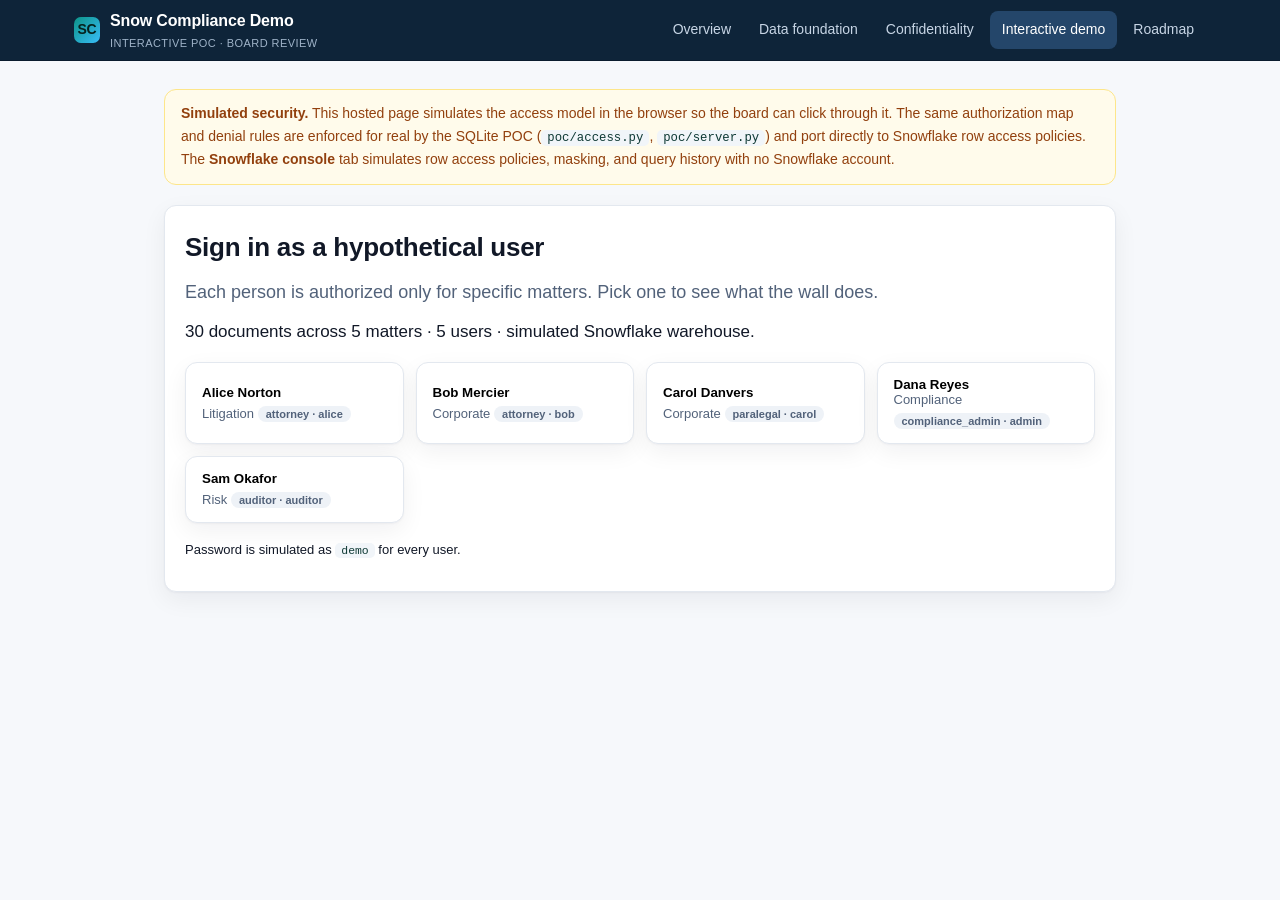
==== commit caba4d13: "Deepen POC: 30-doc sample, clause snippets, risk register, audit filters - Scale CUAD sample to 30 d" ====
--- a/demo/index.html
+++ b/demo/index.html
@@ -47,13 +47,14 @@
   </div>
   <div id="app"></div>
 </main>
-<script>window.DEMO_DATA = {"generated_from": "The Atticus Project CUAD, CUADv1.json, CC BY 4.0", "users": [{"username": "alice", "name": "Alice Norton", "role": "attorney", "practice": "Litigation"}, {"username": "bob", "name": "Bob Mercier", "role": "attorney", "practice": "Corporate"}, {"username": "carol", "name": "Carol Danvers", "role": "paralegal", "practice": "Corporate"}, {"username": "admin", "name": "Dana Reyes", "role": "compliance_admin", "practice": "Compliance"}, {"username": "auditor", "name": "Sam Okafor", "role": "auditor", "practice": "Risk"}], "matters": [{"matter_id": "SYN-1001", "name": "Northwind distribution agreements", "client": "SYNTHETIC Northwind Pharma", "confidentiality": "Highly Confidential"}, {"matter_id": "SYN-1002", "name": "Helios licensing & supply", "client": "SYNTHETIC Helios Energy", "confidentiality": "Confidential"}, {"matter_id": "SYN-1003", "name": "Blue Harbor vendor contracts", "client": "SYNTHETIC Blue Harbor Bank", "confidentiality": "Highly Confidential"}, {"matter_id": "SYN-1004", "name": "Vector strategic alliances", "client": "SYNTHETIC Vector Robotics", "confidentiality": "Confidential"}, {"matter_id": "SYN-1005", "name": "Cedar employment & endorsement", "client": "SYNTHETIC Cedar Health", "confidentiality": "Public"}], "authorizations": {"alice": ["SYN-1001", "SYN-1003", "SYN-1005"], "bob": ["SYN-1002", "SYN-1003", "SYN-1004"], "carol": ["SYN-1001", "SYN-1002", "SYN-1005"], "admin": [], "auditor": []}, "clients": [{"client_id": "CL-001", "client_name": "SYNTHETIC Northwind Pharma", "industry": "Pharmaceuticals", "contact_email": "not.real@example.invalid", "contact_phone": "+1-555-0100"}, {"client_id": "CL-002", "client_name": "SYNTHETIC Helios Energy", "industry": "Energy", "contact_email": "not.real@example.invalid", "contact_phone": "+1-555-0101"}, {"client_id": "CL-003", "client_name": "SYNTHETIC Blue Harbor Bank", "industry": "Financial Services", "contact_email": "not.real@example.invalid", "contact_phone": "+1-555-0102"}, {"client_id": "CL-004", "client_name": "SYNTHETIC Vector Robotics", "industry": "Manufacturing", "contact_email": "not.real@example.invalid", "contact_phone": "+1-555-0103"}, {"client_id": "CL-005", "client_name": "SYNTHETIC Cedar Health", "industry": "Healthcare", "contact_email": "not.real@example.invalid", "contact_phone": "+1-555-0104"}], "documents": [{"contract_id": "CUAD-0000", "title": "LIMEENERGYCO_09_09_1999-EX-10-DISTRIBUTOR AGREEMENT", "contract_type": "DISTRIBUTOR AGREEMENT", "matter_id": "SYN-1001", "matter_name": "Northwind distribution agreements", "client_name": "SYNTHETIC Northwind Pharma", "confidentiality": "Highly Confidential", "risk_score": 45, "risk_band": "Medium", "risk_drivers": ["No cap on liability", "Anti-assignment", "Minimum commitment", "Restrictive covenant"], "present_categories": ["Agreement Date", "Anti-Assignment", "Covenant Not To Sue", "Document Name", "Effective Date", "Exclusivity", "Expiration Date", "Governing Law", "Insurance", "License Grant", "Minimum Commitment", "No-Solicit Of Customers", "No-Solicit Of Employees", "Parties", "Post-Termination Services", "Price Restrictions", "Renewal Term", "Rofr/Rofo/Rofn", "Warranty Duration"]}, {"contract_id": "CUAD-0001", "title": "WHITESMOKE,INC_11_08_2011-EX-10.26-PROMOTION AND DISTRIBUTION AGREEMENT", "contract_type": "PROMOTION AND DISTRIBUTION AGREEMENT", "matter_id": "SYN-1002", "matter_name": "Helios licensing & supply", "client_name": "SYNTHETIC Helios Energy", "confidentiality": "Confidential", "risk_score": 60, "risk_band": "High", "risk_drivers": ["Uncapped liability", "Anti-assignment", "Change of control"], "present_categories": ["Anti-Assignment", "Audit Rights", "Cap On Liability", "Change Of Control", "Document Name", "Effective Date", "Expiration Date", "Governing Law", "License Grant", "Parties", "Uncapped Liability", "Warranty Duration"]}, {"contract_id": "CUAD-0002", "title": "LohaCompanyltd_20191209_F-1_EX-10.16_11917878_EX-10.16_Supply Agreement", "contract_type": "10.16_SUPPLY AGREEMENT", "matter_id": "SYN-1003", "matter_name": "Blue Harbor vendor contracts", "client_name": "SYNTHETIC Blue Harbor Bank", "confidentiality": "Highly Confidential", "risk_score": 20, "risk_band": "Low", "risk_drivers": ["No cap on liability"], "present_categories": ["Document Name", "Expiration Date", "Governing Law", "Insurance", "Parties", "Warranty Duration"]}, {"contract_id": "CUAD-0003", "title": "CENTRACKINTERNATIONALINC_10_29_1999-EX-10.3-WEB SITE HOSTING AGREEMENT", "contract_type": "WEB SITE HOSTING AGREEMENT", "matter_id": "SYN-1004", "matter_name": "Vector strategic alliances", "client_name": "SYNTHETIC Vector Robotics", "confidentiality": "Confidential", "risk_score": 15, "risk_band": "Low", "risk_drivers": ["Termination for convenience"], "present_categories": ["Agreement Date", "Cap On Liability", "Document Name", "Effective Date", "Expiration Date", "Governing Law", "Notice Period To Terminate Renewal", "Parties", "Renewal Term", "Termination For Convenience"]}, {"contract_id": "CUAD-0004", "title": "NELNETINC_04_08_2020-EX-1-JOINT FILING AGREEMENT", "contract_type": "JOINT FILING AGREEMENT", "matter_id": "SYN-1005", "matter_name": "Cedar employment & endorsement", "client_name": "SYNTHETIC Cedar Health", "confidentiality": "Public", "risk_score": 30, "risk_band": "Medium", "risk_drivers": ["No cap on liability", "No governing law"], "present_categories": ["Agreement Date", "Document Name", "Parties"]}, {"contract_id": "CUAD-0005", "title": "ADAMSGOLFINC_03_21_2005-EX-10.17-ENDORSEMENT AGREEMENT", "contract_type": "ENDORSEMENT AGREEMENT", "matter_id": "SYN-1001", "matter_name": "Northwind distribution agreements", "client_name": "SYNTHETIC Northwind Pharma", "confidentiality": "Highly Confidential", "risk_score": 45, "risk_band": "Medium", "risk_drivers": ["No cap on liability", "Anti-assignment", "Minimum commitment", "Restrictive covenant"], "present_categories": ["Agreement Date", "Anti-Assignment", "Competitive Restriction Exception", "Document Name", "Effective Date", "Exclusivity", "Expiration Date", "Governing Law", "License Grant", "Minimum Commitment", "Non-Compete", "Parties", "Volume Restriction"]}, {"contract_id": "CUAD-0006", "title": "KIROMICBIOPHARMA,INC_05_11_2020-EX-10.23-CONSULTING AGREEMENT", "contract_type": "CONSULTING AGREEMENT", "matter_id": "SYN-1002", "matter_name": "Helios licensing & supply", "client_name": "SYNTHETIC Helios Energy", "confidentiality": "Confidential", "risk_score": 50, "risk_band": "Medium", "risk_drivers": ["No cap on liability", "Termination for convenience", "Anti-assignment", "Restrictive covenant"], "present_categories": ["Agreement Date", "Anti-Assignment", "Document Name", "Effective Date", "Expiration Date", "Governing Law", "Ip Ownership Assignment", "Irrevocable Or Perpetual License", "License Grant", "Non-Compete", "Parties", "Post-Termination Services", "Termination For Convenience", "Volume Restriction"]}, {"contract_id": "CUAD-0007", "title": "VEONEER,INC_02_21_2020-EX-10.11-JOINT VENTURE AGREEMENT", "contract_type": "JOINT VENTURE AGREEMENT", "matter_id": "SYN-1003", "matter_name": "Blue Harbor vendor contracts", "client_name": "SYNTHETIC Blue Harbor Bank", "confidentiality": "Highly Confidential", "risk_score": 20, "risk_band": "Low", "risk_drivers": ["No cap on liability"], "present_categories": ["Agreement Date", "Document Name", "Effective Date", "Expiration Date", "Governing Law", "Parties"]}, {"contract_id": "CUAD-0008", "title": "DovaPharmaceuticalsInc_20181108_10-Q_EX-10.2_11414857_EX-10.2_Promotion Agreement", "contract_type": "10.2_PROMOTION AGREEMENT", "matter_id": "SYN-1004", "matter_name": "Vector strategic alliances", "client_name": "SYNTHETIC Vector Robotics", "confidentiality": "Confidential", "risk_score": 90, "risk_band": "High", "risk_drivers": ["Uncapped liability", "Termination for convenience", "Anti-assignment", "Change of control", "Minimum commitment", "Restrictive covenant"], "present_categories": ["Affiliate License-Licensee", "Agreement Date", "Anti-Assignment", "Audit Rights", "Cap On Liability", "Change Of Control", "Competitive Restriction Exception", "Covenant Not To Sue", "Document Name", "Effective Date", "Exclusivity", "Expiration Date", "Governing Law", "Insurance", "Ip Ownership Assignment", "License Grant", "Liquidated Damages", "Minimum Commitment", "No-Solicit Of Employees", "Non-Compete", "Non-Transferable License", "Parties", "Revenue/Profit Sharing", "Termination For Convenience", "Uncapped Liability"]}, {"contract_id": "CUAD-0009", "title": "PACIRA PHARMACEUTICALS, INC. - A_R STRATEGIC LICENSING, DISTRIBUTION AND MARKETING AGREEMENT ", "contract_type": "A_R STRATEGIC LICENSING, DISTRIBUTION AND MARKETING AGREEMENT", "matter_id": "SYN-1005", "matter_name": "Cedar employment & endorsement", "client_name": "SYNTHETIC Cedar Health", "confidentiality": "Public", "risk_score": 80, "risk_band": "High", "risk_drivers": ["Uncapped liability", "Termination for convenience", "Anti-assignment", "Change of control", "Restrictive covenant"], "present_categories": ["Agreement Date", "Anti-Assignment", "Audit Rights", "Cap On Liability", "Change Of Control", "Document Name", "Effective Date", "Exclusivity", "Expiration Date", "Governing Law", "Insurance", "Ip Ownership Assignment", "Irrevocable Or Perpetual License", "Joint Ip Ownership", "License Grant", "Non-Compete", "Non-Transferable License", "Notice Period To Terminate Renewal", "Parties", "Post-Termination Services", "Renewal Term", "Revenue/Profit Sharing", "Termination For Convenience", "Uncapped Liability"]}, {"contract_id": "CUAD-0010", "title": "MetLife, Inc. - Remarketing Agreement", "contract_type": "REMARKETING AGREEMENT", "matter_id": "SYN-1001", "matter_name": "Northwind distribution agreements", "client_name": "SYNTHETIC Northwind Pharma", "confidentiality": "Highly Confidential", "risk_score": 0, "risk_band": "Low", "risk_drivers": [], "present_categories": ["Agreement Date", "Cap On Liability", "Document Name", "Expiration Date", "Governing Law", "Insurance", "Parties"]}, {"contract_id": "CUAD-0011", "title": "FTENETWORKS,INC_02_18_2016-EX-99.4-STRATEGIC ALLIANCE AGREEMENT", "contract_type": "STRATEGIC ALLIANCE AGREEMENT", "matter_id": "SYN-1002", "matter_name": "Helios licensing & supply", "client_name": "SYNTHETIC Helios Energy", "confidentiality": "Confidential", "risk_score": 45, "risk_band": "Medium", "risk_drivers": ["No cap on liability", "Termination for convenience", "Anti-assignment"], "present_categories": ["Agreement Date", "Anti-Assignment", "Audit Rights", "Document Name", "Effective Date", "Expiration Date", "Governing Law", "Insurance", "Liquidated Damages", "No-Solicit Of Employees", "Notice Period To Terminate Renewal", "Parties", "Post-Termination Services", "Renewal Term", "Termination For Convenience", "Warranty Duration"]}, {"contract_id": "CUAD-0012", "title": "DOMINIADVISORTRUST_02_18_2005-EX-99.(H)(2)-SPONSORSHIP AGREEMENT", "contract_type": "SPONSORSHIP AGREEMENT", "matter_id": "SYN-1003", "matter_name": "Blue Harbor vendor contracts", "client_name": "SYNTHETIC Blue Harbor Bank", "confidentiality": "Highly Confidential", "risk_score": 15, "risk_band": "Low", "risk_drivers": ["Termination for convenience"], "present_categories": ["Agreement Date", "Cap On Liability", "Document Name", "Effective Date", "Expiration Date", "Governing Law", "Parties", "Revenue/Profit Sharing", "Termination For Convenience"]}, {"contract_id": "CUAD-0013", "title": "PfHospitalityGroupInc_20150923_10-12G_EX-10.1_9266710_EX-10.1_Franchise Agreement3", "contract_type": "10.1_FRANCHISE AGREEMENT3", "matter_id": "SYN-1004", "matter_name": "Vector strategic alliances", "client_name": "SYNTHETIC Vector Robotics", "confidentiality": "Confidential", "risk_score": 35, "risk_band": "Medium", "risk_drivers": ["No cap on liability", "No governing law", "Restrictive covenant"], "present_categories": ["Agreement Date", "Document Name", "No-Solicit Of Customers", "No-Solicit Of Employees", "Non-Compete", "Parties", "Third Party Beneficiary"]}, {"contract_id": "CUAD-0014", "title": "CerenceInc_20191002_8-K_EX-10.4_11827494_EX-10.4_Intellectual Property Agreement", "contract_type": "10.4_INTELLECTUAL PROPERTY AGREEMENT", "matter_id": "SYN-1005", "matter_name": "Cedar employment & endorsement", "client_name": "SYNTHETIC Cedar Health", "confidentiality": "Public", "risk_score": 35, "risk_band": "Medium", "risk_drivers": ["Termination for convenience", "Anti-assignment", "Change of control"], "present_categories": ["Affiliate License-Licensee", "Agreement Date", "Anti-Assignment", "Cap On Liability", "Change Of Control", "Covenant Not To Sue", "Document Name", "Effective Date", "Governing Law", "Ip Ownership Assignment", "Irrevocable Or Perpetual License", "License Grant", "Non-Transferable License", "Parties", "Termination For Convenience"]}, {"contract_id": "CUAD-0015", "title": "ThriventVariableInsuranceAccountB_20190701_N-6_EX-99.D(IV)_11720968_EX-99.D(IV)_Endorsement Agreement", "contract_type": "99.D(IV)_ENDORSEMENT AGREEMENT", "matter_id": "SYN-1001", "matter_name": "Northwind distribution agreements", "client_name": "SYNTHETIC Northwind Pharma", "confidentiality": "Highly Confidential", "risk_score": 40, "risk_band": "Medium", "risk_drivers": ["No cap on liability", "Anti-assignment", "No governing law"], "present_categories": ["Agreement Date", "Anti-Assignment", "Document Name", "Effective Date", "Parties"]}, {"contract_id": "CUAD-0016", "title": "ReynoldsConsumerProductsInc_20191115_S-1_EX-10.18_11896469_EX-10.18_Supply Agreement", "contract_type": "10.18_SUPPLY AGREEMENT", "matter_id": "SYN-1002", "matter_name": "Helios licensing & supply", "client_name": "SYNTHETIC Helios Energy", "confidentiality": "Confidential", "risk_score": 60, "risk_band": "High", "risk_drivers": ["Uncapped liability", "Anti-assignment", "Change of control"], "present_categories": ["Agreement Date", "Anti-Assignment", "Cap On Liability", "Change Of Control", "Document Name", "Effective Date", "Expiration Date", "Governing Law", "Insurance", "Parties", "Uncapped Liability"]}, {"contract_id": "CUAD-0017", "title": "IntegrityFunds_20200121_485BPOS_EX-99.E UNDR CONTR_11948727_EX-99.E UNDR CONTR_Service Agreement", "contract_type": "99.E UNDR CONTR_SERVICE AGREEMENT", "matter_id": "SYN-1003", "matter_name": "Blue Harbor vendor contracts", "client_name": "SYNTHETIC Blue Harbor Bank", "confidentiality": "Highly Confidential", "risk_score": 30, "risk_band": "Medium", "risk_drivers": ["No cap on liability", "Anti-assignment"], "present_categories": ["Agreement Date", "Anti-Assignment", "Audit Rights", "Document Name", "Expiration Date", "Governing Law", "Parties", "Renewal Term", "Revenue/Profit Sharing"]}, {"contract_id": "CUAD-0018", "title": "PREMIERBIOMEDICALINC_05_14_2020-EX-10.2-INTELLECTUAL PROPERTY AGREEMENT", "contract_type": "INTELLECTUAL PROPERTY AGREEMENT", "matter_id": "SYN-1004", "matter_name": "Vector strategic alliances", "client_name": "SYNTHETIC Vector Robotics", "confidentiality": "Confidential", "risk_score": 25, "risk_band": "Low", "risk_drivers": ["No cap on liability", "Restrictive covenant"], "present_categories": ["Affiliate License-Licensee", "Agreement Date", "Document Name", "Effective Date", "Exclusivity", "Governing Law", "License Grant", "Parties", "Revenue/Profit Sharing"]}, {"contract_id": "CUAD-0019", "title": "SIBANNAC,INC_12_04_2017-EX-2.1-Strategic Alliance Agreement", "contract_type": "STRATEGIC ALLIANCE AGREEMENT", "matter_id": "SYN-1005", "matter_name": "Cedar employment & endorsement", "client_name": "SYNTHETIC Cedar Health", "confidentiality": "Public", "risk_score": 55, "risk_band": "Medium", "risk_drivers": ["No cap on liability", "Termination for convenience", "Anti-assignment", "Minimum commitment"], "present_categories": ["Agreement Date", "Anti-Assignment", "Document Name", "Expiration Date", "Governing Law", "Minimum Commitment", "Notice Period To Terminate Renewal", "Parties", "Renewal Term", "Revenue/Profit Sharing", "Termination For Convenience"]}], "seed_audit": [{"at": "2026-10-15T09:12:04Z", "user": "alice", "role": "attorney", "action": "login", "target": null, "outcome": "allowed"}, {"at": "2026-10-15T09:12:19Z", "user": "alice", "role": "attorney", "action": "view_document", "target": "CUAD-0000", "outcome": "allowed"}, {"at": "2026-10-15T09:13:02Z", "user": "bob", "role": "attorney", "action": "login", "target": null, "outcome": "allowed"}, {"at": "2026-10-15T09:13:20Z", "user": "bob", "role": "attorney", "action": "view_document", "target": "CUAD-0000", "outcome": "denied"}, {"at": "2026-10-15T09:20:41Z", "user": "carol", "role": "paralegal", "action": "login", "target": null, "outcome": "allowed"}, {"at": "2026-10-15T09:21:07Z", "user": "carol", "role": "paralegal", "action": "view_document", "target": "CUAD-0006", "outcome": "allowed"}, {"at": "2026-10-15T09:30:00Z", "user": "admin", "role": "compliance_admin", "action": "view_audit", "target": null, "outcome": "allowed"}]};</script>
+<script>window.DEMO_DATA = {"generated_from": "The Atticus Project CUAD, CUADv1.json, CC BY 4.0", "users": [{"username": "alice", "name": "Alice Norton", "role": "attorney", "practice": "Litigation"}, {"username": "bob", "name": "Bob Mercier", "role": "attorney", "practice": "Corporate"}, {"username": "carol", "name": "Carol Danvers", "role": "paralegal", "practice": "Corporate"}, {"username": "admin", "name": "Dana Reyes", "role": "compliance_admin", "practice": "Compliance"}, {"username": "auditor", "name": "Sam Okafor", "role": "auditor", "practice": "Risk"}], "matters": [{"matter_id": "SYN-1001", "name": "Northwind distribution agreements", "client": "SYNTHETIC Northwind Pharma", "confidentiality": "Highly Confidential"}, {"matter_id": "SYN-1002", "name": "Helios licensing & supply", "client": "SYNTHETIC Helios Energy", "confidentiality": "Confidential"}, {"matter_id": "SYN-1003", "name": "Blue Harbor vendor contracts", "client": "SYNTHETIC Blue Harbor Bank", "confidentiality": "Highly Confidential"}, {"matter_id": "SYN-1004", "name": "Vector strategic alliances", "client": "SYNTHETIC Vector Robotics", "confidentiality": "Confidential"}, {"matter_id": "SYN-1005", "name": "Cedar employment & endorsement", "client": "SYNTHETIC Cedar Health", "confidentiality": "Public"}], "authorizations": {"alice": ["SYN-1001", "SYN-1003", "SYN-1005"], "bob": ["SYN-1002", "SYN-1003", "SYN-1004"], "carol": ["SYN-1001", "SYN-1002", "SYN-1005"], "admin": [], "auditor": []}, "clients": [{"client_id": "CL-001", "client_name": "SYNTHETIC Northwind Pharma", "industry": "Pharmaceuticals", "contact_email": "not.real@example.invalid", "contact_phone": "+1-555-0100"}, {"client_id": "CL-002", "client_name": "SYNTHETIC Helios Energy", "industry": "Energy", "contact_email": "not.real@example.invalid", "contact_phone": "+1-555-0101"}, {"client_id": "CL-003", "client_name": "SYNTHETIC Blue Harbor Bank", "industry": "Financial Services", "contact_email": "not.real@example.invalid", "contact_phone": "+1-555-0102"}, {"client_id": "CL-004", "client_name": "SYNTHETIC Vector Robotics", "industry": "Manufacturing", "contact_email": "not.real@example.invalid", "contact_phone": "+1-555-0103"}, {"client_id": "CL-005", "client_name": "SYNTHETIC Cedar Health", "industry": "Healthcare", "contact_email": "not.real@example.invalid", "contact_phone": "+1-555-0104"}], "documents": [{"contract_id": "CUAD-0000", "title": "LIMEENERGYCO_09_09_1999-EX-10-DISTRIBUTOR AGREEMENT", "contract_type": "DISTRIBUTOR AGREEMENT", "matter_id": "SYN-1001", "matter_name": "Northwind distribution agreements", "client_name": "SYNTHETIC Northwind Pharma", "confidentiality": "Highly Confidential", "risk_score": 45, "risk_band": "Medium", "risk_drivers": ["No cap on liability", "Anti-assignment", "Minimum commitment", "Restrictive covenant"], "present_categories": ["Agreement Date", "Anti-Assignment", "Covenant Not To Sue", "Document Name", "Effective Date", "Exclusivity", "Expiration Date", "Governing Law", "Insurance", "License Grant", "Minimum Commitment", "No-Solicit Of Customers", "No-Solicit Of Employees", "Parties", "Post-Termination Services", "Price Restrictions", "Renewal Term", "Rofr/Rofo/Rofn", "Warranty Duration"], "clauses": [{"category": "Agreement Date", "snippet": "7th day of September, 1999.\n\n                                    RECITALS\n\n         A. The  Company's  Business.  The Company is  presently  engaged in the business  of selling an energy  efficiency  device,  which is  referred to as an \"Energy  Saver\"  which may be improved  or  otherwise  changed"}, {"category": "Anti-Assignment", "snippet": "No  assignment  of this  Agreement  or any  right                   accruing  hereunder  shall be made by the Distributor in whole                   or in part,  without the prior written consent of the Company,                   which  consent  shall  not  be  unreasonably  withheld.  As  a"}, {"category": "Covenant Not To Sue", "snippet": "During the Term of this Agreement and                   for three  years  thereafter,  the  Distributor  (on behalf of                   itself and each of its affiliates) agrees not to commence,  or                   provide any  information to or otherwise  assist any person or                   e"}, {"category": "Document Name", "snippet": "DISTRIBUTOR AGREEMENT\n\n         THIS  DISTRIBUTOR  AGREEMENT (the  \"Agreement\")  is made by and between Electric City Corp.,  a Delaware  corporation  (\"Company\")  and Electric City of Illinois LLC (\"Distributor\") this 7th day of September, 1999.\n\n                                    RECITALS"}, {"category": "Effective Date", "snippet": "The term of this  Agreement  shall be ten (10)                            years (the \"Term\")  which shall  commence on the date                            upon which the Company  delivers to  Distributor  the                            last Sample, as defined  hereinafter.  If Distributor"}, {"category": "Exclusivity", "snippet": "The  Distributor  shall  not order or                   purchase Products from any source other than the Company.  All                   orders shall be subject to acceptance and  confirmation by the                   Company.  Distributor  may  cancel an order  that is  properly                   c"}, {"category": "Expiration Date", "snippet": "The term of this  Agreement  shall be ten (10)                            years (the \"Term\")  which shall  commence on the date                            upon which the Company  delivers to  Distributor  the                            last Sample, as defined  hereinafter.  If Distributor"}, {"category": "Governing Law", "snippet": "This Agreement is to be construed according to the laws          of the State of Illinois.\n\n7.       NEW PRODUCTS\n\n         7.1      Right of Option.  Should Company  introduce  other products or                   devices as contemplated by recital paragraph \"A\",  Distributor                   shall"}, {"category": "Insurance", "snippet": "Company will carry a reasonable                   amount of product  liability  insurance  through a  reasonably                   acceptable  products liability insurance company and will name                   the  Distributor  as an additional  insured under that policy.                   Company"}, {"category": "License Grant", "snippet": "Company  hereby   appoints                            Distributor as Company's exclusive distributor within                            the Market and grants to  Distributor  the  exclusive                            right  to sell and  distribute  Products  within  the                            Mar"}, {"category": "Minimum Commitment", "snippet": "A minimum of a $250,000.00  purchase  order  must be  received  by Company by the first of each month for a total (12) month  period.  The Company may draw funds from the LC to pay for  Distributor's  purchases,  which are not paid according to the terms in Section 2.7. Prices for the EnergySaver un"}, {"category": "No-Solicit Of Customers", "snippet": "Distributor further agrees that it will not interfere                            with or  otherwise  disrupt  the  business  relations                            between the Company or nay of its  affiliates and any                            of their current or prospective customers,  suppliers"}, {"category": "No-Solicit Of Employees", "snippet": "During the Term of this Agreement and for a period of                            twelve (12) months  thereafter,  the  Distributor (on                            behalf of itself,  each of its affiliates and each of                            their respective representatives) agrees that it will"}, {"category": "Parties", "snippet": "Distributor\") this 7th day of September, 1999.\n\n                                    RECITALS\n\n         A. The  Company's  Business.  The Company is  presently  engaged in the business  of selling an energy  efficiency  device,  which is  referred to as an \"Energy  Saver\"  which may be improved  or"}, {"category": "Post-Termination Services", "snippet": "Upon the expiration or termination of                   this  Agreement,  pursuant to Section  4.1 or 4.2 hereof,  the                   Company may, at its option to be  exercised  within 30 days of                   the date of the termination of this Agreement, and in its sole                   d"}, {"category": "Price Restrictions", "snippet": "The Company  also  reserves  the right to                            increase  or  decrease  the price  per unit  based on                            Company   wide   changes   in  unit   prices  to  all                            distributors of the Company,  provided however,  that"}, {"category": "Renewal Term", "snippet": "If Distributor                            complies with all of the terms of this Agreement, the                            Agreement  shall be  renewable on an annual basis for                            one (1) year terms for up to  another  ten (10) years                            on the same ter"}, {"category": "Rofr/Rofo/Rofn", "snippet": "Distributor  shall exercise its option to                   become  exclusive  Distributor of other Products or devices by                   serving  written  notification  on Company of its  election to                   become  exclusive  distributor  within  thirty  (30) days upon"}, {"category": "Warranty Duration", "snippet": "In the event that Company is unable or unwilling to                   promptly  perform any warranty work without  reasonable  cause                   and following  full and fair  opportunity  to do so, or in the                   event of the necessity  for  emergency  repairs of a defective"}]}, {"contract_id": "CUAD-0001", "title": "WHITESMOKE,INC_11_08_2011-EX-10.26-PROMOTION AND DISTRIBUTION AGREEMENT", "contract_type": "PROMOTION AND DISTRIBUTION AGREEMENT", "matter_id": "SYN-1002", "matter_name": "Helios licensing & supply", "client_name": "SYNTHETIC Helios Energy", "confidentiality": "Confidential", "risk_score": 60, "risk_band": "High", "risk_drivers": ["Uncapped liability", "Anti-assignment", "Change of control"], "present_categories": ["Anti-Assignment", "Audit Rights", "Cap On Liability", "Change Of Control", "Document Name", "Effective Date", "Expiration Date", "Governing Law", "License Grant", "Parties", "Uncapped Liability", "Warranty Duration"], "clauses": [{"category": "Anti-Assignment", "snippet": "[ * ] may [ * ]any of its rights or obligations under this Agreement without the prior written consent of [ * ]. For the  avoidance of doubt, a Change of Control shall be deemed an assignment hereunder unless [ * ] does not exercise its [ * ].\n\n11.4 Force Majeure. Neither party shall be liable for f"}, {"category": "Audit Rights", "snippet": "During the Term, and for a period of [ * ] thereafter, Google may audit Distributor's relevant records to confirm  Distributor's compliance with this Agreement. Google's auditor will only have access to those books and records of Distributor  which are reasonably necessary to confirm such compliance"}, {"category": "Cap On Liability", "snippet": "Subject to Clauses 9.1 and 9.2, each party's total liability under or in connection with this Agreement (whether in contract, tort or  otherwise) arising in any Contract Year is limited to the greater of:\n\n  (a) [ * ] Euros ([ * ] Euros); and\n\n  (b) [ * ]% of the total payment due to the Distributor"}, {"category": "Change Of Control", "snippet": "[ * ] expected to experience, or [ * ] is experiencing, such  Change of Control shall notify [ * ] in writing of this before or within [ * ] after the Change of Control. If [ * ] has not exercised its right of  termination under this Clause within [ * ] following the later of (i) the receipt of noti"}, {"category": "Document Name", "snippet": "Promotion and Distribution Agreement including all exhibits (collectively referred to as the \"Agreement\"), effective as of 1 August 2011 (the  \"Effective Date\"), is made by and between Whitesmoke Inc., with registered offices/principle place of business at 501 Silverside Road, Suite 105,  Wilmington"}, {"category": "Effective Date", "snippet": "1 August 2011 (the  \"Effective Date\"), is made by and between Whitesmoke Inc., with registered offices/principle place of business at 501 Silverside Road, Suite 105,  Wilmington DE 19809, USA, (\"Distributor\"), and Google Inc whose principle place of business is at 1600 Amphitheatre Parkway, Mountain"}, {"category": "Expiration Date", "snippet": "\"Term\" means the earlier of: (a) the end of the two year period from the Effective Date to 31 July 2013; or (b) the last day of the calendar month  within which the Maximum Distribution Commitment is reached.     \"Territory\" means those countries listed in Exhibit A, excluding any territory or state"}, {"category": "Governing Law", "snippet": "This Agreement is governed by English law and the parties submit to the exclusive jurisdiction of the English courts in  relation to any dispute (contractual or non-contractual) concerning this Agreement save that either party may apply to any court for an  injunction or other relief to protect its"}, {"category": "License Grant", "snippet": "Subject to the terms and conditions of this Agreement, Google grants to Distributor a limited, [ * ] license  during the Term to use the Google Trademarks, in accordance with Google's trademark usage guidelines, solely to market and promote the  Products consistent with this Agreement, provided that"}, {"category": "Parties", "snippet": "Distributor\"), and Google Inc whose principle place of business is at 1600 Amphitheatre Parkway, Mountain View,  CA 94043, USA (\"Google\").\n\n\n\n   \"Bundle\" means the Distribution Products bundled with the Distributor App(s).     \"Chrome Browser\" means the machine-readable binary code version of the Go"}, {"category": "Uncapped Liability", "snippet": "Subject to Clauses 9.1 and 9.2, each party's total liability under or in connection with this Agreement (whether in contract, tort or  otherwise) arising in any Contract Year is limited to the greater of:\n\n  (a) [ * ] Euros ([ * ] Euros); and\n\n  (b) [ * ]% of the total payment due to the Distributor"}, {"category": "Warranty Duration", "snippet": "Google warrants that the Distribution Products will for a period of [ * ] from the date of their supply to Distributor be free from any defect  which has a materially adverse effect on their use or operation.\n\n8.3 If any of the warranties in Clause 8.1 or 8.2 is breached by Google, Distributor must"}]}, {"contract_id": "CUAD-0002", "title": "LohaCompanyltd_20191209_F-1_EX-10.16_11917878_EX-10.16_Supply Agreement", "contract_type": "10.16_SUPPLY AGREEMENT", "matter_id": "SYN-1003", "matter_name": "Blue Harbor vendor contracts", "client_name": "SYNTHETIC Blue Harbor Bank", "confidentiality": "Highly Confidential", "risk_score": 20, "risk_band": "Low", "risk_drivers": ["No cap on liability"], "present_categories": ["Document Name", "Expiration Date", "Governing Law", "Insurance", "Parties", "Warranty Duration"], "clauses": [{"category": "Document Name", "snippet": "SUPPLY CONTRACT Contract No: Date: The buyer/End-User: Shenzhen LOHAS Supply Chain Management Co., Ltd. ADD: Tel No. : Fax No. : The seller: ADD: The Contract is concluded and signed by the Buyer and Seller on , in Hong Kong. 1. General provisions 1.1 This is a framework agreement, the terms and con"}, {"category": "Expiration Date", "snippet": "The Contract is valid for 5 years, beginning from and ended on . This Contract is made out in three originals in both Chinese and English, each language being legally of the equal effect. Conflicts between these two languages arising there from, if any, shall be subject to Chinese version. One copy"}, {"category": "Governing Law", "snippet": "It will be governed by the law of the People's Republic of China ,otherwise it is governed by United Nations Convention on Contract for the International Sale of Goods. 22. <<Incoterms 2000>> The terms in the contract are based on (INCOTERMS 2000) of the International Chamber of Commerce. 23. The Co"}, {"category": "Insurance", "snippet": "To be covered by the Seller for 110% invoice value against All Risks and War Risk. 11. PAYMENT: Under Letter of Credit or T/T: Under the Letter of Credit: The Buyer shall open an irrevocable letter of credit with the bank within 30 days after signing the contract, in favor of the Seller, for 100% va"}, {"category": "Parties", "snippet": "The seller: ADD: The Contract is concluded and signed by the Buyer and Seller on , in Hong Kong. 1. General provisions 1.1 This is a framework agreement, the terms and conditions are applied to all purchase orders which signed by this agreement (hereinafter referred to as the \"order\"). 1.2 If the pr"}, {"category": "Warranty Duration", "snippet": "Within 7 days after the arrival of the goods at destination, should the quality, specification, or quantity be found not in conformity with the stipulations of the Contract except those claims for which the insurance company or the owners of the vessel are liable, the Buyers, on the strength of the"}]}, {"contract_id": "CUAD-0003", "title": "CENTRACKINTERNATIONALINC_10_29_1999-EX-10.3-WEB SITE HOSTING AGREEMENT", "contract_type": "WEB SITE HOSTING AGREEMENT", "matter_id": "SYN-1004", "matter_name": "Vector strategic alliances", "client_name": "SYNTHETIC Vector Robotics", "confidentiality": "Confidential", "risk_score": 15, "risk_band": "Low", "risk_drivers": ["Termination for convenience"], "present_categories": ["Agreement Date", "Cap On Liability", "Document Name", "Effective Date", "Expiration Date", "Governing Law", "Notice Period To Terminate Renewal", "Parties", "Renewal Term", "Termination For Convenience"], "clauses": [{"category": "Agreement Date", "snippet": "6th day of April, 1999 by and between Centrack International, a Florida corporation (\"the Customer\"), and i-on interactive, a Florida corporation (\"i-on\").\n\nDEFINITIONS\n\nAs used in this Agreement, the term \"Web site\" shall mean a computer system intended to be accessed through the World Wide Web seg"}, {"category": "Cap On Liability", "snippet": "i-on will not be liable under any circumstances for any lost profits or other consequential damages, even if i-on has been advised as to the possibility of such damages. i-on's liability for damages to the Customer for any cause whatsoever, regardless of the form of action, and whether in contract o"}, {"category": "Document Name", "snippet": "WEB SITE HOSTING AGREEMENT (\"this Agreement\") is entered into this 6th day of April, 1999 by and between Centrack International, a Florida corporation (\"the Customer\"), and i-on interactive, a Florida corporation (\"i-on\").\n\nDEFINITIONS\n\nAs used in this Agreement, the term \"Web site\" shall mean a com"}, {"category": "Effective Date", "snippet": "The term of this Agreement for the Hosted Site shall commence upon April 1, 1999 and shall continue for a period of six (6) months, unless earlier terminated in accordance with provisions hereof. This Agreement shall automatically be renewed for one (1) or more one (1) month periods unless either th"}, {"category": "Expiration Date", "snippet": "The term of this Agreement for the Hosted Site shall commence upon April 1, 1999 and shall continue for a period of six (6) months, unless earlier terminated in accordance with provisions hereof. This Agreement shall automatically be renewed for one (1) or more one (1) month periods unless either th"}, {"category": "Governing Law", "snippet": "This Agreement was entered into in the State of Florida, and its validity, construction, interpretation, and legal effect shall be governed by the laws and judicial decisions of the State of Florida applicable to contracts entered into and performed entirely within the State of Florida.\n\nNeither the"}, {"category": "Notice Period To Terminate Renewal", "snippet": "This Agreement shall automatically be renewed for one (1) or more one (1) month periods unless either the Customer or i-on gives notice to the other party of its intention not to renew the\n\n4 Agreement, which notice must be given not less than fifteen (15) days before the end of the respective initi"}, {"category": "Parties", "snippet": "Centrack International, a Florida corporation (\"the Customer\"), and i-on interactive, a Florida corporation (\"i-on\").\n\nDEFINITIONS\n\nAs used in this Agreement, the term \"Web site\" shall mean a computer system intended to be accessed through the World Wide Web segment of the Internet, including softwa"}, {"category": "Renewal Term", "snippet": "This Agreement shall automatically be renewed for one (1) or more one (1) month periods unless either the Customer or i-on gives notice to the other party of its intention not to renew the\n\n4 Agreement, which notice must be given not less than fifteen (15) days before the end of the respective initi"}, {"category": "Termination For Convenience", "snippet": "Either party may terminate this Agreement without cause at any time effective upon thirty (30) days' written notice. Notwithstanding anything to the contrary contained in this Agreement, no termination of this Agreement for any reason whatsoever shall relieve the Customer of the obligation to pay al"}]}, {"contract_id": "CUAD-0004", "title": "NELNETINC_04_08_2020-EX-1-JOINT FILING AGREEMENT", "contract_type": "JOINT FILING AGREEMENT", "matter_id": "SYN-1005", "matter_name": "Cedar employment & endorsement", "client_name": "SYNTHETIC Cedar Health", "confidentiality": "Public", "risk_score": 30, "risk_band": "Medium", "risk_drivers": ["No cap on liability", "No governing law"], "present_categories": ["Agreement Date", "Document Name", "Parties"], "clauses": [{"category": "Agreement Date", "snippet": "March 27, 2020.\n\n/s/ Shelby J. Butterfield Shelby J. Butterfield\n\nBUTTERFIELD FAMILY TRUST\n\nBy: /s/ Shelby J. Butterfield Shelby J. Butterfield Co-Trustee\n\n1"}, {"category": "Document Name", "snippet": "JOINT FILING AGREEMENT\n\nThe undersigned hereby agree to jointly prepare and file with the applicable regulatory authorities this Schedule 13G or Schedule 13D and any future amendments thereto reporting each of the undersigned's ownership of securities of the issuer named herein, and hereby affirm th"}, {"category": "Parties", "snippet": "Co-Trustee\n\n1"}]}, {"contract_id": "CUAD-0005", "title": "ADAMSGOLFINC_03_21_2005-EX-10.17-ENDORSEMENT AGREEMENT", "contract_type": "ENDORSEMENT AGREEMENT", "matter_id": "SYN-1001", "matter_name": "Northwind distribution agreements", "client_name": "SYNTHETIC Northwind Pharma", "confidentiality": "Highly Confidential", "risk_score": 45, "risk_band": "Medium", "risk_drivers": ["No cap on liability", "Anti-assignment", "Minimum commitment", "Restrictive covenant"], "present_categories": ["Agreement Date", "Anti-Assignment", "Competitive Restriction Exception", "Document Name", "Effective Date", "Exclusivity", "Expiration Date", "Governing Law", "License Grant", "Minimum Commitment", "Non-Compete", "Parties", "Volume Restriction"], "clauses": [{"category": "Agreement Date", "snippet": "January 13, 2005 between professional golfer, TOM WATSON, (hereinafter referred to as \"CONSULTANT\") and ADAMS GOLF, LTD. (hereinafter referred to as \"ADAMS GOLF\").\n\nWITNESSETH\n\nWHEREAS, ADAMS GOLF desires to obtain the right to use the name, likeness and ENDORSEMENT of CONSULTANT in connection with"}, {"category": "Anti-Assignment", "snippet": "Neither ADAMS GOLF nor CONSULTANT shall have the right to grant sublicenses hereunder or to assign, alienate or otherwise transfer any of its rights or obligations hereunder.\n\n32. CONFIDENTIALITY\n\nBoth parties understand that the contents of this Agreement, including, but not limited to, all amounts"}, {"category": "Competitive Restriction Exception", "snippet": "Notwithstanding paragraphs 4A, 4B and 4C above, CONSULTANT shall be entitled to endorse and play the [*****]. The parties expressly  agree that CONSULTANT may  permit [*****] the use of CONSULTANT'S  name and/or likeness in [*****] print and/or television advertisement provided that this is executed"}, {"category": "Document Name", "snippet": "ENDORSEMENT AGREEMENT\n\nThis Agreement is entered into on January 13, 2005 between professional golfer, TOM WATSON, (hereinafter referred to as \"CONSULTANT\") and ADAMS GOLF, LTD. (hereinafter referred to as \"ADAMS GOLF\").\n\nWITNESSETH\n\nWHEREAS, ADAMS GOLF desires to obtain the right to use the name, l"}, {"category": "Effective Date", "snippet": "The Term of this Agreement shall be for a period of [* ****] years and [*****] months commencing the 1st day of September 2004 and terminating the [*****] day of [*****].\n\n2.   DEFINITIONS\n\nAs used in this Agreement, the following terms shall be defined as set forth below:\n\n    A. CONSULTANT'S \"ENDO"}, {"category": "Exclusivity", "snippet": "During the term of this Agreement, CONSULTANT shall exclusively play/use the MANDATORY PRODUCT. (It is expressly understood by the parties that CONSULTANT may play [* ****] clubs in the bag other than ADAMS GOLF clubs including, but not limited to, a putter by a manufacturer other than ADAMS GOLF bu"}, {"category": "Expiration Date", "snippet": "The Term of this Agreement shall be for a period of [* ****] years and [*****] months commencing the 1st day of September 2004 and terminating the [*****] day of [*****].\n\n2.   DEFINITIONS\n\nAs used in this Agreement, the following terms shall be defined as set forth below:\n\n    A. CONSULTANT'S \"ENDO"}, {"category": "Governing Law", "snippet": "This Agreement shall be governed and construed according to the laws of the State of Kansas.\n\n26. ENTIRE AGREEMENT\n\nThe provisions of this Agreement are intended by the parties as a complete, conclusive and final expression of their agreement concerning the subject matter hereof, which Agreement sup"}, {"category": "License Grant", "snippet": "CONSULTANT hereby gives and grants to ADAMS GOLF the exclusive right and license to use CONSULTANT'S ENDORSEMENT in connection with the manufacture, sale, distribution, advertising and promotion of PRODUCT in the CONTRACT TERRITORY.   4. EXCLUSIVITY OF ENDORSEMENT   During the term of this Agreement"}, {"category": "Minimum Commitment", "snippet": "In each and every calendar year of this Agreement, CONSULTANT shall achieve a satisfactory record of play in a minimum of [* ****] professional golf association events on the SPGA and/or PGA tour (which shall include both the PGA and SPGA Tour Skins Games). If for any reason, CONSULTANT should achie"}, {"category": "Non-Compete", "snippet": "When endorsing a non-competitive product, under no circumstances shall CONSULTANT wear, play, use, hold or in any way be associated with an ADAMS GOLF competitor's Product.\n\n7.   CONSULTANT'S SATISFACTION OF MANDATORY PRODUCT\n\nIt is particularly and expressly understood and agreed that if CONSULTANT"}, {"category": "Parties", "snippet": "ADAMS GOLF, LTD. (hereinafter referred to as \"ADAMS GOLF\").\n\nWITNESSETH\n\nWHEREAS, ADAMS GOLF desires to obtain the right to use the name, likeness and ENDORSEMENT of CONSULTANT in connection with the advertisement and promotion of ADAMS GOLF'S PRODUCT;\n\nNOW THEREFORE, in consideration of the mutual"}, {"category": "Volume Restriction", "snippet": "During  the term of this Agreement, CONSULTANT  shall make himself available on not more than [*****]  days for television and radio commercials, photo shoots, modeling and  promotional appearances compatible with CONSULTANT'S  own practice, play and personal time requirements. Said activities shall"}]}, {"contract_id": "CUAD-0006", "title": "KIROMICBIOPHARMA,INC_05_11_2020-EX-10.23-CONSULTING AGREEMENT", "contract_type": "CONSULTING AGREEMENT", "matter_id": "SYN-1002", "matter_name": "Helios licensing & supply", "client_name": "SYNTHETIC Helios Energy", "confidentiality": "Confidential", "risk_score": 50, "risk_band": "Medium", "risk_drivers": ["No cap on liability", "Termination for convenience", "Anti-assignment", "Restrictive covenant"], "present_categories": ["Agreement Date", "Anti-Assignment", "Document Name", "Effective Date", "Expiration Date", "Governing Law", "Ip Ownership Assignment", "Irrevocable Or Perpetual License", "License Grant", "Non-Compete", "Parties", "Post-Termination Services", "Termination For Convenience", "Volume Restriction"], "clauses": [{"category": "Agreement Date", "snippet": "July 20, 2018\n\nGianluca Rotino\n\nDear Gianluca:\n\nKiromic, Inc, a Delaware corporation (the \"Company\"), is pleased to this offer to this Consulting Agreement (this \"Agreement\") to retain Gianluca Rotino (\"Consultant\") to perform certain consulting activities as described below on the following terms:"}, {"category": "Anti-Assignment", "snippet": "Neither this Agreement nor any right hereunder or interest herein may be assigned or transferred by Consultant without the express written consent of Company. Company may assign this Agreement to any entity that succeeds to substantially all of the business or assets of Company. This Agreement shall"}, {"category": "Document Name", "snippet": "CONSULTING AGREEMENT\n\nJuly 20, 2018\n\nGianluca Rotino\n\nDear Gianluca:\n\nKiromic, Inc, a Delaware corporation (the \"Company\"), is pleased to this offer to this Consulting Agreement (this \"Agreement\") to retain Gianluca Rotino (\"Consultant\") to perform certain consulting activities as described below on"}, {"category": "Effective Date", "snippet": "This letter agreement will be effective as of July 1, 2018. This letter agreement and the Company's standard Proprietary Information and Inventions Agreement supersede and replace any prior agreements, representations or understandings (whether written, oral, implied or otherwise) between you and 84"}, {"category": "Expiration Date", "snippet": "This Agreement will commence on the Effective Date and will continue until termination as provided below.\n\nEither Consultant or Company may terminate this Agreement upon prior written notice thereof to the other party.\n\nUpon termination of this Agreement, all rights and duties of the parties hereund"}, {"category": "Governing Law", "snippet": "This Agreement shall be governed by the laws of the State of Texas, without reference to its conflicts of law principles. This Agreement may only be amended or modified by a writing signed by both parties. Waiver of any term or provision of this Agreement or forbearance to enforce any term or provis"}, {"category": "Ip Ownership Assignment", "snippet": "Consultant hereby irrevocably assigns to Company all right, title and interest in and to any information (including, without limitation, business plans and/or business information), technology, know-how, materials, notes, records, designs, ideas, inventions, improvements, devices, developments, disc"}, {"category": "Irrevocable Or Perpetual License", "snippet": "Consultant agrees that if, in the course of performing the Services, Consultant incorporates into any Invention developed hereunder any invention, improvement, development concept, discovery or other proprietary subject matter owned by Consultant or in which Consultant has an interest (\"Item\"), Cons"}, {"category": "License Grant", "snippet": "Consultant agrees that if, in the course of performing the Services, Consultant incorporates into any Invention developed hereunder any invention, improvement, development concept, discovery or other proprietary subject matter owned by Consultant or in which Consultant has an interest (\"Item\"), Cons"}, {"category": "Non-Compete", "snippet": "Without limiting the foregoing, Consultant agrees to use his or her best efforts (A) to segregate Consultant's 844.KEY.CURE | www.kiromic.com PAGE 3\n\n\n\n\n\nServices performed under this Agreement from Consultant's work done for any other companies for whom Consultant is providing services so as to min"}, {"category": "Parties", "snippet": "Gianluca Rotino\n\nDear Gianluca:\n\nKiromic, Inc, a Delaware corporation (the \"Company\"), is pleased to this offer to this Consulting Agreement (this \"Agreement\") to retain Gianluca Rotino (\"Consultant\") to perform certain consulting activities as described below on the following terms:\n\n1. Services an"}, {"category": "Post-Termination Services", "snippet": "Upon the termination of this Agreement, or upon Company's earlier requests, Consultant will deliver to Company all property relating to, and all tangible embodiments of, Inventions in Consultant's possession or control.\n\nConsultant agrees that if, in the course of performing the Services, Consultant"}, {"category": "Termination For Convenience", "snippet": "Either Consultant or Company may terminate this Agreement upon prior written notice thereof to the other party.\n\nUpon termination of this Agreement, all rights and duties of the parties hereunder shall cease except:\n\nCompany shall be obliged to pay, within thirty (30) days after receipt of Consultan"}, {"category": "Volume Restriction", "snippet": "The Company will compensate Consultant at the rate of $400 per hour (19 hours cap monthly; anything over these hrs must be preapproved by management), payable in accordance with the Company's standard payroll schedule, and subject to withholding as legally required. This compensation will be subject"}]}, {"contract_id": "CUAD-0007", "title": "VEONEER,INC_02_21_2020-EX-10.11-JOINT VENTURE AGREEMENT", "contract_type": "JOINT VENTURE AGREEMENT", "matter_id": "SYN-1003", "matter_name": "Blue Harbor vendor contracts", "client_name": "SYNTHETIC Blue Harbor Bank", "confidentiality": "Highly Confidential", "risk_score": 20, "risk_band": "Low", "risk_drivers": ["No cap on liability"], "present_categories": ["Agreement Date", "Document Name", "Effective Date", "Expiration Date", "Governing Law", "Parties"], "clauses": [{"category": "Agreement Date", "snippet": "October 30, 2019 (the \"Effective Date\") by and among (1) Veoneer AB, a Swedish corporation (\"Veoneer AB\") and Veoneer US, Inc., a Delaware corporation (\"Veoneer US\" and together with Veoneer AB, the \"Veoneer Parties\"), and (2) Nissin Kogyo Co., Ltd., a Japanese corporation (\"Nissin\"), Nissin Kogyo H"}, {"category": "Document Name", "snippet": "AMENDMENT AND TERMINATION OF JOINT VENTURE AGREEMENT (this \"Amendment\") is made and entered into effective as of October 30, 2019 (the \"Effective Date\") by and among (1) Veoneer AB, a Swedish corporation (\"Veoneer AB\") and Veoneer US, Inc., a Delaware corporation (\"Veoneer US\" and together with Veon"}, {"category": "Effective Date", "snippet": "This Amendment shall only become effective upon the VNBJ Closing with respect to Article 1.1 and the VNBZ Closing with respect to Article 1.2, and shall terminate without any force or effect in the event that the VNBJ SPA and the VNBZ SPA are terminated in accordance with the terms thereof.\n\n(The re"}, {"category": "Expiration Date", "snippet": "This Amendment shall only become effective upon the VNBJ Closing with respect to Article 1.1 and the VNBZ Closing with respect to Article 1.2, and shall terminate without any force or effect in the event that the VNBJ SPA and the VNBZ SPA are terminated in accordance with the terms thereof.\n\n(The re"}, {"category": "Governing Law", "snippet": "This Amendment shall be governed by and construed in accordance with the laws of Japan.\n\nArticle 4.Effectiveness\n\nThis Amendment shall only become effective upon the VNBJ Closing with respect to Article 1.1 and the VNBZ Closing with respect to Article 1.2, and shall terminate without any force or ef"}, {"category": "Parties", "snippet": "Nissin Kogyo Co., Ltd., a Japanese corporation (\"Nissin\"), Nissin Kogyo Holdings USA, Inc., an Ohio corporation (\"Nissin Holding\") and Zhongshan Nissin Industry Co., Ltd., a Peoples' Republic of China company (\"NBZ\" and together with Nissin and Nissin Holding, the \"Nissin Parties\"), as an amendment"}]}, {"contract_id": "CUAD-0008", "title": "DovaPharmaceuticalsInc_20181108_10-Q_EX-10.2_11414857_EX-10.2_Promotion Agreement", "contract_type": "10.2_PROMOTION AGREEMENT", "matter_id": "SYN-1004", "matter_name": "Vector strategic alliances", "client_name": "SYNTHETIC Vector Robotics", "confidentiality": "Confidential", "risk_score": 90, "risk_band": "High", "risk_drivers": ["Uncapped liability", "Termination for convenience", "Anti-assignment", "Change of control", "Minimum commitment", "Restrictive covenant"], "present_categories": ["Affiliate License-Licensee", "Agreement Date", "Anti-Assignment", "Audit Rights", "Cap On Liability", "Change Of Control", "Competitive Restriction Exception", "Covenant Not To Sue", "Document Name", "Effective Date", "Exclusivity", "Expiration Date", "Governing Law", "Insurance", "Ip Ownership Assignment", "License Grant", "Liquidated Damages", "Minimum Commitment", "No-Solicit Of Employees", "Non-Compete", "Non-Transferable License", "Parties", "Revenue/Profit Sharing", "Termination For Convenience", "Uncapped Liability"], "clauses": [{"category": "Affiliate License-Licensee", "snippet": "[***], Valeant hereby grants to Dova a fully paid-up, royalty free, non-transferable, non- exclusive license (with a limited right to sub-license to its Affiliates) to any Valeant Property that appears on, embodied on or contained in the Product materials or Product Labeling solely for use in connec"}, {"category": "Agreement Date", "snippet": "September 26, 2018\n\n______________________________________________________________________________\n\nCONFIDENTIAL TREATMENT HAS BEEN REQUESTED FOR PORTIONS OF THIS EXHIBIT. THE COPY FILED HEREWITH OMITS THE INFORMATION SUBJECT TO A CONFIDENTIALITY REQUEST. OMISSIONS ARE DESIGNATED [***]. A COMPLETE V"}, {"category": "Anti-Assignment", "snippet": "In the event either Party desires to make such an assignment or other transfer of this Agreement or any rights or obligations hereunder, such Party shall deliver a written notice to the other Party requesting the other Party's written consent in accordance with this Section 13.2, and the other Party"}, {"category": "Audit Rights", "snippet": "Dova shall have the right, at its own expense, during normal business hours and upon reasonable prior notice, through a certified public accounting firm or other auditor selected by Dova and reasonably acceptable to Valeant and upon execution of a confidentiality agreement reasonably satisfactory to"}, {"category": "Cap On Liability", "snippet": "Notwithstanding the above, the sole remedy of Dova for breach of this Section 4.1.2 shall be (i) the adjustment to the promotion fee as set forth in Section 6.1.2 and (ii) the termination right set out in Section 12.2.2.\n\n4.1.3 Target Incentive Compensation. In addition, [***] and continuing through"}, {"category": "Change Of Control", "snippet": "Notwithstanding the foregoing, (a) either Party may, without the other Party's consent, assign this Agreement and its rights and obligations hereunder in whole or in part to an Affiliate; and (b) Dova may assign this Agreement to a successor in interest in connection with the sale or other transfer"}, {"category": "Competitive Restriction Exception", "snippet": "Notwithstanding anything to the contrary, in no event shall the restrictions set forth in this Section 2.3.2 apply to [***].\n\n2.4 Dova Trademarks and Copyrights.\n\n2.4.1 Valeant shall have the non-exclusive right to use the Dova Trademarks and Copyrights solely on Product Materials in order to perfor"}, {"category": "Covenant Not To Sue", "snippet": "Valeant shall not at any time during the Term knowingly do or allow to be done any act or thing which will in any way impair or diminish the rights of Dova in or to the Dova Trademarks and Copyrights. All goodwill and\n\nSource: DOVA PHARMACEUTICALS INC., 10-Q, 11/8/2018\n\n\n\n\n\nimproved reputation gener"}, {"category": "Document Name", "snippet": "CO-PROMOTION AGREEMENT\n\nThis Co-Promotion Agreement (this \"Agreement\") is entered into and dated as of September 26, 2018 (the \"Effective Date\") by and between Dova Pharmaceuticals, Inc., a Delaware corporation (\"Dova\"), and Valeant Pharmaceuticals North America LLC, a Delaware limited liability com"}, {"category": "Effective Date", "snippet": "\"Effective Date\" shall have the meaning set forth in the preamble to this Agreement.\n\n1.26 \"FDA\" shall mean the United States Food and Drug Administration or any successor agency performing comparable functions.\n\n1.27 \"Field\" shall mean the treatment of thrombocytopenia in adult patients with chroni"}, {"category": "Exclusivity", "snippet": "During the Term, subject to the terms and conditions of this Agreement, Dova hereby grants to Valeant the right, on a co-exclusive basis (solely with Dova and its Affiliates), to Detail and promote the Product in the Specialty in the Territory in the Field, and to conduct the Valeant Activities and"}, {"category": "Expiration Date", "snippet": "This Agreement shall become effective as of the Effective Date and, unless earlier terminated as provided in this ARTICLE 12, shall extend until the four (4) year anniversary of the Effective Date (the \"Term\").\n\n12.2 Early Termination for Cause. A Party shall have the right to terminate this Agreeme"}, {"category": "Governing Law", "snippet": "This Agreement and any and all matters arising directly or indirectly herefrom shall be governed by and construed and enforced in accordance with the internal laws of the [***] applicable to agreements made and to be performed entirely in such state, including its statutes of limitation but without"}, {"category": "Insurance", "snippet": "Each Party acknowledges and agrees that during the Term, it shall maintain, through purchase or self- insurance, adequate insurance, including products liability coverage and comprehensive general liability insurance, adequate to cover its obligations under this Agreement and which are consistent wi"}, {"category": "Ip Ownership Assignment", "snippet": "As between the Parties, Dova shall own all right, title and interest in and to any Product Materials (and all content contained therein) and any Product Labeling (and all content contained therein), including applicable copyrights and trademarks (other than any name, trademark, trade name or logo of"}, {"category": "License Grant", "snippet": "During the Term, subject to the terms and conditions of this Agreement, Dova hereby grants to Valeant the right, on a co-exclusive basis (solely with Dova and its Affiliates), to Detail and promote the Product in the Specialty in the Territory in the Field, and to conduct the Valeant Activities and"}, {"category": "Liquidated Damages", "snippet": "Solely in the event that Dova has terminated this Agreement pursuant to Section 12.3.1 and notwithstanding anything else herein, in consideration of the promotion services performed by Valeant during the Term, with respect to the Tail Period, Dova shall make payments to Valeant in an amount equal to"}, {"category": "Minimum Commitment", "snippet": "If the aggregate actual number of Details for the Product made by the Sales Representatives for a Calendar Quarter is less than the Quarterly Minimum Details for such Calendar Quarter, then in calculating the promotion fee due under Section 6.1.1, the Applicable Percentage for such Calendar Quarter"}, {"category": "No-Solicit Of Employees", "snippet": "[***], neither Valeant nor Dova (nor any of their respective Affiliates) shall directly or indirectly solicit for hire or employee as an employee, consultant or otherwise any of the other Party's professional personnel who have had direct involvement with the JSC, with the Valeant Activities under t"}, {"category": "Non-Compete", "snippet": "[***], neither Valeant nor its Affiliates shall, directly or indirectly, [***] in the Territory other than the Product; provided that if the Agreement is terminated by Dova pursuant to [***], then any Tail Period shall be immediately terminated if either Valeant or any of its Affiliates, directly or"}, {"category": "Non-Transferable License", "snippet": "Except to Affiliates of Valeant, Valeant's rights and obligations under this Section 2.1 are non-transferable, non-assignable, and non-delegable. Except to Affiliates of Valeant, Valeant shall not subcontract the Valeant Activities with any Third Party (including any contract sales force). Any oblig"}, {"category": "Parties", "snippet": "Valeant Activities. 14\n\n4.2 Detailing. 15\n\n4.3 Compliance with Applicable Law. 17\n\n4.4 Field Force Personnel Training; Product Materials. 19\n\n4.5 Provisions Related to Field Force Personnel. 21\n\n4.6 Responsibility for Valeant Activity Costs and Expenses. 22\n\n4.7 Data Sharing. 22\n\nARTICLE 5 REGULATOR"}, {"category": "Revenue/Profit Sharing", "snippet": "Commencing with the Calendar Quarter commencing on October 1, 2018, as consideration for the Valeant Activities performed by Valeant, Dova shall pay Valeant a promotion fee based on annual Net Sales during the Term, calculated as follows:\n\n(a) For any portion of Net Sales up to and equal [***] in a"}, {"category": "Termination For Convenience", "snippet": "Either Party shall have the right to terminate this Agreement before the end of the Term for its convenience upon [***] written notice to the other Party (and any such termination shall become effective at the end of such [***]); [***].\n\n12.3.2 Either Party shall have the right to terminate this Agr"}, {"category": "Uncapped Liability", "snippet": "THE FOREGOING SENTENCE SHALL NOT LIMIT (1) THE OBLIGATIONS OF EITHER PARTY TO INDEMNIFY THE OTHER PARTY FROM AND AGAINST THIRD PARTY CLAIMS UNDER SECTION 11.1 OR 11.2, AS APPLICABLE, OR (2) DAMAGES AVAILABLE FOR A PARTY'S BREACH OF THE CONFIDENTIALITY AND NON-USE OBLIGATIONS IN ARTICLE 9.\n\n11.5 Insu"}]}, {"contract_id": "CUAD-0009", "title": "PACIRA PHARMACEUTICALS, INC. - A_R STRATEGIC LICENSING, DISTRIBUTION AND MARKETING AGREEMENT ", "contract_type": "A_R STRATEGIC LICENSING, DISTRIBUTION AND MARKETING AGREEMENT", "matter_id": "SYN-1005", "matter_name": "Cedar employment & endorsement", "client_name": "SYNTHETIC Cedar Health", "confidentiality": "Public", "risk_score": 80, "risk_band": "High", "risk_drivers": ["Uncapped liability", "Termination for convenience", "Anti-assignment", "Change of control", "Restrictive covenant"], "present_categories": ["Agreement Date", "Anti-Assignment", "Audit Rights", "Cap On Liability", "Change Of Control", "Document Name", "Effective Date", "Exclusivity", "Expiration Date", "Governing Law", "Insurance", "Ip Ownership Assignment", "Irrevocable Or Perpetual License", "Joint Ip Ownership", "License Grant", "Non-Compete", "Non-Transferable License", "Notice Period To Terminate Renewal", "Parties", "Post-Termination Services", "Renewal Term", "Revenue/Profit Sharing", "Termination For Convenience", "Uncapped Liability"], "clauses": [{"category": "Agreement Date", "snippet": "October 15, 2009 (the \"Agreement Date\") and is effective as of the Effective Date (as defined below), between:   PACIRA PHARMACEUTICALS, INC. (F/K/A SKYEPHARMA, INC.) a company incorporated in the state of California whose principal place of business is 10450 Sciences Center Drive, San Diego, Califo"}, {"category": "Anti-Assignment", "snippet": "Subject to Section 20.2, neither Party shall, nor shall it purport to, assign, license, transfer or change any of its rights or  obligations under this Agreement without the prior written consent of the other, such consent not to be unreasonably withheld  conditioned or delayed; provided, however, t"}, {"category": "Audit Rights", "snippet": "Upon completion of such inspection, PPI shall not be entitled to inspect nor shall EKR be required to make available the records and  books for any Calendar Year for which such inspection was previously undertaken.   7.4 Confidentiality. PPI shall procure that any independent auditor appointed under"}, {"category": "Cap On Liability", "snippet": "however that such limitation shall not apply to the extent that EKR or any EKR Indemnified Party is required to pay in excess of such  amount to a third party in respect of a final judgment or order obtained by the third party or as a result of PPI's breach of Section 7.2.12 of  the Supply Agreement"}, {"category": "Change Of Control", "snippet": "(i) the other Party ceases or threatens to cease to carry on the whole or any material part of its business; or\n\n\n\n(j) for reasons unrelated to any breach of either Parties' duties or obligations under or in connection with this Agreement, the  other Party is prevented from performing any of its mat"}, {"category": "Document Name", "snippet": "AMENDED AND RESTATED STRATEGIC LICENSING, DISTRIBUTION AND MARKETING AGREEMENT (the  \"Agreement\") is made on October 15, 2009 (the \"Agreement Date\") and is effective as of the Effective Date (as defined below), between:   PACIRA PHARMACEUTICALS, INC. (F/K/A SKYEPHARMA, INC.) a company incorporated i"}, {"category": "Effective Date", "snippet": "August 10, 2007  (the \"Original Agreement\"), PPI granted and EKR acquired the exclusive right and license to sell, offer to sell, distribute and market the Product in  the Territory (as defined below) in the Field (as defined below).\n\nEKR and PPI desire to amend and restate the Original Agreement in"}, {"category": "Exclusivity", "snippet": "Subject to the terms of this Agreement, PPI hereby appoints EKR and EKR agrees to be retained as the exclusive  distributor, and Authorized Distributor of Record, of the Products in the Field in the Territory during the Term to market, distribute,  warehouse and sell the Products. EKR shall have the"}, {"category": "Expiration Date", "snippet": "This Agreement shall commence on the Effective Date and, subject to earlier termination in accordance with the provisions of Section 16, shall continue in force for a period being the longer of fifteen (15) years from first Commercial Launch of the Product in the Territory or until  the expiration o"}, {"category": "Governing Law", "snippet": "This Agreement and the relationship between the Parties shall be governed by, and interpreted in accordance with New  York law without regard to provisions related to conflicts of laws, and, except as provided in Section 21.2 above, the Parties agree to submit  any dispute to the exclusive jurisdict"}, {"category": "Insurance", "snippet": "Each Party shall maintain, at its own cost, comprehensive product liability insurance, general commercial liability insurance and business interruption insurance at a level which is reasonable and customary taking into account the nature of the Product but which shall  have combined limits of not le"}, {"category": "Ip Ownership Assignment", "snippet": "Upon termination of this Agreement for any reason except by EKR pursuant to Section 16.1(a), EKR shall promptly transfer the Transferred NDA and related regulatory documentation to PPI in accordance with Section 17.1(e).   3.3 Maintenance of Transferred NDA. The Parties acknowledge that prior to the"}, {"category": "Irrevocable Or Perpetual License", "snippet": "PPI Improvements shall be owned by PPI and be licensed to EKR hereunder. EKR Improvements shall be owned by EKR  and upon termination of this Agreement by PPI pursuant to Section, shall be deemed be licensed to PPI on a worldwide, non-exclusive,  irrevocable basis, at a royalty or for such other con"}, {"category": "Joint Ip Ownership", "snippet": "Joint Improvements  shall be owned jointly by the Parties, and PPI's interest therein shall be licensed to EKR hereunder.\n\n\n\n\n\n\n\n\n\n\n\n\n\n\n\n\n\n   -40-\n\n9. Representations and Warranties.   9.1 Representations and Warranties of Both Parties. Each Party represents and warrants to the other Party as of the"}, {"category": "License Grant", "snippet": "PPI hereby grants EKR the exclusive right and license (with the right to sublicense) to use, market, promote, sell, distribute and warehouse the Products (the \"Distribution Rights\") in the Field in the Territory during the Term, as  well as to make or have made the Products anywhere in the world for"}, {"category": "Non-Compete", "snippet": "During the Term, PPI and its Affiliates shall not: (i) file for Marketing Authorization with respect to any Competing Product in  any country in the Territory, (ii) manufacture or have manufactured any Competing Product in any country in the Territory, (iii) market or  have marketed any Competing Pr"}, {"category": "Non-Transferable License", "snippet": "EKR may appoint sub-distributors under this Agreement provided that EKR:\n\n  (a) informs PPI of the identity of any Third Party sub-distributor (other than Affiliate companies) prior to the execution of any  sub-distribution agreement;\n\n\n\n\n\n\n\n\n\n\n\n\n\n   -62-\n\n  (b) obtain a confidential nondisclosure a"}, {"category": "Notice Period To Terminate Renewal", "snippet": "Notwithstanding the foregoing, this  Agreement can be terminated by EKR at the end of the Initial Term by delivery of written notice to PPI at least one hundred eighty (180)  days prior to the end of the Initial Term or any renewal term. As used herein \"Term\" refers to the Initial Term and any renew"}, {"category": "Parties", "snippet": "F/K/A SKYEPHARMA, INC.) a company incorporated in the state of California whose principal place of business is 10450 Sciences Center Drive, San Diego, California 92121 USA (\"PPI\"); and   EKR THERAPEUTICS, INC., a company incorporated in the state of Delaware whose principal place of business is 1545"}, {"category": "Post-Termination Services", "snippet": "In the event EKR exercises the Step-in Right, PPI shall, at EKR's cost and expense, cooperate in the exercise of such rights  and EKR shall reimburse PPI for the reasonable costs PPI incurs in assisting EKR in the exercise of such rights within thirty  (30) days of EKR's receipt of invoice.\n\n\n\n(c) T"}, {"category": "Renewal Term", "snippet": "Thereafter  the term of this Agreement shall automatically renew for consecutive periods of two (2) years each. Notwithstanding the foregoing, this  Agreement can be terminated by EKR at the end of the Initial Term by delivery of written notice to PPI at least one hundred eighty (180)  days prior to"}, {"category": "Revenue/Profit Sharing", "snippet": "As further consideration for the license and grant of Distribution Rights and other rights under this Agreement, EKR shall pay to PPI a royalty (\"Royalty\") equal to (a) $[**] for each [**] mg Vial of Product sold during the Term and $[**] for each [**] mg Vial of Product  sold during the Term (the \""}, {"category": "Termination For Convenience", "snippet": "At any time after July 1, 2015, PPI shall have the right, exercisable upon sixty (60) days prior written notice to EKR, to terminate the Lease Term and repurchase the Transferred Equipment from EKR, subject to payment by PPI to EKR within five (5) days of such  notice of any principal paid by EKR un"}, {"category": "Uncapped Liability", "snippet": "however that such limitation shall not apply to the extent that EKR or any EKR Indemnified Party is required to pay in excess of such  amount to a third party in respect of a final judgment or order obtained by the third party or as a result of PPI's breach of Section 7.2.12 of  the Supply Agreement"}]}, {"contract_id": "CUAD-0010", "title": "MetLife, Inc. - Remarketing Agreement", "contract_type": "REMARKETING AGREEMENT", "matter_id": "SYN-1001", "matter_name": "Northwind distribution agreements", "client_name": "SYNTHETIC Northwind Pharma", "confidentiality": "Highly Confidential", "risk_score": 0, "risk_band": "Low", "risk_drivers": [], "present_categories": ["Agreement Date", "Cap On Liability", "Document Name", "Expiration Date", "Governing Law", "Insurance", "Parties"], "clauses": [{"category": "Agreement Date", "snippet": "August 26, 2014\n\nDeutsche Bank Securities Inc. 60 Wall Street New York, New York 10005\n\nLadies and Gentlemen:\n\nThis Remarketing Agreement is dated as of August 26, 2014 (this \"Remarketing Agreement\"), among MetLife, Inc., a Delaware corporation (the \"Company\"), and Deutsche Bank Securities Inc. (\"De"}, {"category": "Cap On Liability", "snippet": "Notwithstanding the provisions of this subsection (d), no Remarketing Agent shall be required to contribute any amount in excess of the amount by which the total price at which the applicable Securities remarketed by it and distributed to the public were offered to the public exceeds the amount of a"}, {"category": "Document Name", "snippet": "Remarketing Agreement\"), among MetLife, Inc., a Delaware corporation (the \"Company\"), and Deutsche Bank Securities Inc. (\"Deutsche Bank\") (the \"Remarketing Agents,\" which expression shall include any institution appointed as a Remarketing Agent in accordance with Section 8 hereof), and Deutsche Bank"}, {"category": "Expiration Date", "snippet": "obligations of the Remarketing Agents may be terminated by them by notice given to the Company prior to 12:00 noon, New York City time on the Remarketing Settlement Date if, prior to that time, any of the applicable conditions precedent to the obligations of the Remarketing Agents described in Secti"}, {"category": "Governing Law", "snippet": "THIS REMARKETING AGREEMENT AND THE PRICING AGREEMENT SHALL BE GOVERNED BY AND CONSTRUED IN ACCORDANCE WITH THE LAWS OF THE STATE OF NEW YORK, WITHOUT REGARD TO PRINCIPLES OF CONFLICTS OF LAW TO THE EXTENT THAT SUCH PRINCIPLES WOULD REQUIRE OR PERMIT THE APPLICATION OF LAWS OF ANOTHER JURISDICTION."}, {"category": "Insurance", "snippet": "Each Significant Subsidiary that is required to be organized or licensed as an insurance company in its jurisdiction of incorporation (each, an \"Insurance Subsidiary\" and collectively, the \"Insurance Subsidiaries\") is licensed   12\n\n\n\n\n\nas an insurance company in its respective jurisdiction of incor"}, {"category": "Parties", "snippet": "Deutsche Bank Trust Company Americas, not individually but solely as Stock Purchase Contract Agent (as defined below) and as attorney-in-fact of the holders of Stock Purchase Contracts (as defined below). The Company and the Remarketing Agents will enter into a Pricing Agreement, to be dated the Rem"}]}, {"contract_id": "CUAD-0011", "title": "FTENETWORKS,INC_02_18_2016-EX-99.4-STRATEGIC ALLIANCE AGREEMENT", "contract_type": "STRATEGIC ALLIANCE AGREEMENT", "matter_id": "SYN-1002", "matter_name": "Helios licensing & supply", "client_name": "SYNTHETIC Helios Energy", "confidentiality": "Confidential", "risk_score": 45, "risk_band": "Medium", "risk_drivers": ["No cap on liability", "Termination for convenience", "Anti-assignment"], "present_categories": ["Agreement Date", "Anti-Assignment", "Audit Rights", "Document Name", "Effective Date", "Expiration Date", "Governing Law", "Insurance", "Liquidated Damages", "No-Solicit Of Employees", "Notice Period To Terminate Renewal", "Parties", "Post-Termination Services", "Renewal Term", "Termination For Convenience", "Warranty Duration"], "clauses": [{"category": "Agreement Date", "snippet": "17t h day of February 2016, through February 16, 2019 (the \"Initial Term\") is entered into by and between EDGE Communications Solutions, LLC, with its principal place of business at 6505 Windcrest Drive, Suite 200, Plano, TX 75024 (hereinafter referred to as \"EDGE\"), and FTE Networks, Inc. with its"}, {"category": "Anti-Assignment", "snippet": "Subcontractor shall not assign any right or interest under this Agreement (excepting monies due, or to become due) or delegate or subcontract any Work or other obligation to be performed or owed under this Agreement without prior consent of EDGE. Notwithstanding, Subcontractor may delegate or assign"}, {"category": "Audit Rights", "snippet": "As set forth in the Exhibit, EDGE shall have the opportunity to review and inspect all elements of the Work in a reasonable manner. EDGE shall have the right to require repair or replacement of any Work which is defective or not performed in accordance with the Purchase Order or deviates from other"}, {"category": "Document Name", "snippet": "STRATEGIC ALLIANCE AGREEMENT (the \"Agreement\"), made effective this 17t h day of February 2016, through February 16, 2019 (the \"Initial Term\") is entered into by and between EDGE Communications Solutions, LLC, with its principal place of business at 6505 Windcrest Drive, Suite 200, Plano, TX 75024 ("}, {"category": "Effective Date", "snippet": "17t h day of February 2016, through February 16, 2019 (the \"Initial Term\") is entered into by and between EDGE Communications Solutions, LLC, with its principal place of business at 6505 Windcrest Drive, Suite 200, Plano, TX 75024 (hereinafter referred to as \"EDGE\"), and FTE Networks, Inc. with its"}, {"category": "Expiration Date", "snippet": "THIS STRATEGIC ALLIANCE AGREEMENT (the \"Agreement\"), made effective this 17t h day of February 2016, through February 16, 2019 (the \"Initial Term\") is entered into by and between EDGE Communications Solutions, LLC, with its principal place of business at 6505 Windcrest Drive, Suite 200, Plano, TX 75"}, {"category": "Governing Law", "snippet": "The construction, interpretation, and performance of this Agreement and all transactions under it shall be governed by the laws of the State of Texas, irrespective of its conflict of law principles. Subcontractor and EDGE shall not be obligated to resolve by arbitration any claim or dispute related"}, {"category": "Insurance", "snippet": "Commercial General Liability Insurance providing the limits of coverage written on an occurrence basis, in no event less than $1,000,000 combined single limit and $2,000,000 in the aggregate for personal and bodily injury and death arising therefrom and Broad Form property damage arising out of any"}, {"category": "Liquidated Damages", "snippet": "In the event Subcontractor directly employs or contracts with an employee of EDGE without the consent of EDGE, Subcontractor shall pay as liquidated damages two times the then monthly salary of the employee for a three-month period of time.\n\nSTRATEGIC ALLIANCE AGREEMENT \"EDGE-FTE\"  Page 13"}, {"category": "No-Solicit Of Employees", "snippet": "In the event Subcontractor directly employs or contracts with an employee of EDGE without the consent of EDGE, Subcontractor shall pay as liquidated damages two times the then monthly salary of the employee for a three-month period of time.\n\nSTRATEGIC ALLIANCE AGREEMENT \"EDGE-FTE\"  Page 13"}, {"category": "Notice Period To Terminate Renewal", "snippet": "After the Initial Term, this Agreement shall continue on a month to month basis until terminated by either party upon thirty (30) days prior written notice to the other setting forth the effective date of such termination. The termination of any Purchase Order shall not affect the obligations of eit"}, {"category": "Parties", "snippet": "FTE Networks, Inc. with its principal place of business at 999 Vanderbilt Beach Road, Suite 601, Naples, FL 34108 (hereinafter referred to as \"FTE\" or \"Subcontractor\") sets forth the terms and conditions by which FTE will supply labor, materials, equipment, supervision and/or services for FTE's scop"}, {"category": "Post-Termination Services", "snippet": "Should the Agreement expire during the period of performance, all remaining Work of each Purchase Order will be completed under the terms of the Agreement then in effect on the date of award for each respective Purchase Order, unless modified in writing by mutual consent of the parties.   C. Prior t"}, {"category": "Renewal Term", "snippet": "After the Initial Term, this Agreement shall continue on a month to month basis until terminated by either party upon thirty (30) days prior written notice to the other setting forth the effective date of such termination. The termination of any Purchase Order shall not affect the obligations of eit"}, {"category": "Termination For Convenience", "snippet": "After the Initial Term, this Agreement shall continue on a month to month basis until terminated by either party upon thirty (30) days prior written notice to the other setting forth the effective date of such termination. The termination of any Purchase Order shall not affect the obligations of eit"}, {"category": "Warranty Duration", "snippet": "If within one (1) year from the date of completion of Work acceptance, or within one (1) year from the completion of all other work or services and acceptance by EDGE (or within any longer materials warranty period as set forth above), any defects exists or arise, then in each case upon receipt of n"}]}, {"contract_id": "CUAD-0012", "title": "DOMINIADVISORTRUST_02_18_2005-EX-99.(H)(2)-SPONSORSHIP AGREEMENT", "contract_type": "SPONSORSHIP AGREEMENT", "matter_id": "SYN-1003", "matter_name": "Blue Harbor vendor contracts", "client_name": "SYNTHETIC Blue Harbor Bank", "confidentiality": "Highly Confidential", "risk_score": 15, "risk_band": "Low", "risk_drivers": ["Termination for convenience"], "present_categories": ["Agreement Date", "Cap On Liability", "Document Name", "Effective Date", "Expiration Date", "Governing Law", "Parties", "Revenue/Profit Sharing", "Termination For Convenience"], "clauses": [{"category": "Agreement Date", "snippet": "February 4, 2005, by and between Domini Advisor Trust, a Massachusetts business trust (the \"Trust\"), and Domini Social Investments LLC, a Massachusetts limited liability company (\"Domini\" or the \"Sponsor\").\n\n                              W I T N E S S E T H:\n\n         WHEREAS, the Trust is engaged i"}, {"category": "Cap On Liability", "snippet": "Limitation of Liability of the Sponsor. The Sponsor shall not be liable for any error of judgment or mistake of law or for any act or omission in the oversight, administration or management of the Trust or the performance of its duties hereunder, except for willful misfeasance, bad faith or gross ne"}, {"category": "Document Name", "snippet": "SPONSORSHIP AGREEMENT, dated as of February 4, 2005, by and between Domini Advisor Trust, a Massachusetts business trust (the \"Trust\"), and Domini Social Investments LLC, a Massachusetts limited liability company (\"Domini\" or the \"Sponsor\").\n\n                              W I T N E S S E T H:"}, {"category": "Effective Date", "snippet": "This Agreement shall become effective as of the day and year first above written and shall govern the relations between the parties hereto thereafter, unless terminated as set forth in this Section 6.\n\n         This Agreement may not be altered or amended, except by an instrument in writing and exec"}, {"category": "Expiration Date", "snippet": "This Agreement shall become effective as of the day and year first above written and shall govern the relations between the parties hereto thereafter, unless terminated as set forth in this Section 6.\n\n         This Agreement may not be altered or amended, except by an instrument in writing and exec"}, {"category": "Governing Law", "snippet": "This Agreement shall be construed and enforced and interpreted in accordance with and governed by the laws of the Commonwealth of Massachusetts without reference to principles of conflicts of law. The captions in this Agreement are included for convenience only and in no way define or delimit any of"}, {"category": "Parties", "snippet": "Trust, a Massachusetts business trust (the \"Trust\"), and Domini Social Investments LLC, a Massachusetts limited liability company (\"Domini\" or the \"Sponsor\").\n\n                              W I T N E S S E T H:\n\n         WHEREAS, the Trust is engaged in business as an open-end investment company reg"}, {"category": "Revenue/Profit Sharing", "snippet": "For the services to be rendered and facilities to be provided by the Sponsor hereunder, the Trust shall pay Domini a fee accrued daily and payable monthly at an annual rate equal to 0.50% of the Trust's average daily net assets for the Trust's then current fiscal year. If Domini serves as the Sponso"}, {"category": "Termination For Convenience", "snippet": "This Agreement may be terminated at any time, without the payment of any penalty, with respect to any series or the Trust, by the Board of Trustees of the Trust, or by the Sponsor, in each case on not less than 60 days' written notice to the other party.\n\n         7. Subcontracting by Domini. Domini"}]}, {"contract_id": "CUAD-0013", "title": "PfHospitalityGroupInc_20150923_10-12G_EX-10.1_9266710_EX-10.1_Franchise Agreement3", "contract_type": "10.1_FRANCHISE AGREEMENT3", "matter_id": "SYN-1004", "matter_name": "Vector strategic alliances", "client_name": "SYNTHETIC Vector Robotics", "confidentiality": "Confidential", "risk_score": 35, "risk_band": "Medium", "risk_drivers": ["No cap on liability", "No governing law", "Restrictive covenant"], "present_categories": ["Agreement Date", "Document Name", "No-Solicit Of Customers", "No-Solicit Of Employees", "Non-Compete", "Parties", "Third Party Beneficiary"], "clauses": [{"category": "Agreement Date", "snippet": "this  _____ day of _________, 20___, by and between ___________________________ (the \"Franchisee\"), and ___________________________, who is an officer, director, or employee of Franchisee (the \"Member\"). RECITALS: WHEREAS, __________________ (\"Franchisor\") has developed a distinctive set of specific"}, {"category": "Document Name", "snippet": "SAMPLE OF NON-DISCLOSURE AND NON-COMPETITION AGREEMENT ( \"Agreement\")  is  made this  _____ day of _________, 20___, by and between ___________________________ (the \"Franchisee\"), and ___________________________, who is an officer, director, or employee of Franchisee (the \"Member\"). RECITALS: WHEREA"}, {"category": "No-Solicit Of Customers", "snippet": "Member covenants and agrees that during the term of the Franchise Agreement, except as otherwise approved in writing by Franchisor, Member shall not, either directly or indirectly, for itself, or through, on behalf of, or in conjunction with any person, persons, partnership, corporation, or entity:"}, {"category": "No-Solicit Of Employees", "snippet": "Member covenants and agrees that during the term of the Franchise Agreement, except as otherwise approved in writing by Franchisor, Member shall not, either directly or indirectly, for itself, or through, on behalf of, or in conjunction with any person, persons, partnership, corporation, or entity:"}, {"category": "Non-Compete", "snippet": "Member covenants and agrees that during the Post-Term Period (defined below), except as otherwise approved in writing by Franchisor, Member shall not, either directly or indirectly, own, manage, engage in, be employed by, advise, make loans to, consult for, or have any other interest in any Competit"}, {"category": "Parties", "snippet": "Member\"). RECITALS: WHEREAS, __________________ (\"Franchisor\") has developed a distinctive set of specifications and operating procedures (collectively, the \"System\") for the operation of \"Pizza Fusion\" restaurant businesses (\"Franchised Businesses\"). WHEREAS, Franchisor and Franchisee have executed"}, {"category": "Third Party Beneficiary", "snippet": "Member hereby acknowledges and agrees that Franchisor is an intended third-party beneficiary of this Agreement with the right to enforce it, independently or jointly with Franchisee. C - 2\n\nSource: PF HOSPITALITY GROUP INC., 10-12G, 9/23/2015\n\n\n\n\n\nIN WITNESS WHEREOF, the Franchisee and the Member at"}]}, {"contract_id": "CUAD-0014", "title": "CerenceInc_20191002_8-K_EX-10.4_11827494_EX-10.4_Intellectual Property Agreement", "contract_type": "10.4_INTELLECTUAL PROPERTY AGREEMENT", "matter_id": "SYN-1005", "matter_name": "Cedar employment & endorsement", "client_name": "SYNTHETIC Cedar Health", "confidentiality": "Public", "risk_score": 35, "risk_band": "Medium", "risk_drivers": ["Termination for convenience", "Anti-assignment", "Change of control"], "present_categories": ["Affiliate License-Licensee", "Agreement Date", "Anti-Assignment", "Cap On Liability", "Change Of Control", "Covenant Not To Sue", "Document Name", "Effective Date", "Governing Law", "Ip Ownership Assignment", "Irrevocable Or Perpetual License", "License Grant", "Non-Transferable License", "Parties", "Termination For Convenience"], "clauses": [{"category": "Affiliate License-Licensee", "snippet": "Subject to the terms and conditions of this Agreement, as of the Distribution Date, Nuance hereby grants to SpinCo and the members of the SpinCo Group a worldwide, non-exclusive, fully paid-up, perpetual and irrevocable, transferable (subject to ARTICLE VIII), sublicensable (subject to Section 3.01("}, {"category": "Agreement Date", "snippet": "September 30, 2019\n\nSource: CERENCE INC., 8-K, 10/2/2019\n\n\n\n\n\nTABLE OF CONTENTS Page ARTICLE I DEFINITIONS\n\nSection 1.01. Definitions 1\n\nARTICLE II RECORDATION OF INTELLECTUAL PROPERTY RIGHTS ASSIGNMENT AGREEMENTS\n\nSection 2.01. Intellectual Property Assignment Agreements 5 Section 2.02. Recordation"}, {"category": "Anti-Assignment", "snippet": "Any purported assignment without such consent shall be void. Notwithstanding the foregoing, if any Party to this Agreement (or any of its successors or permitted assigns) (a) shall enter into a consolidation or merger transaction in which such Party is not the surviving entity and the surviving enti"}, {"category": "Cap On Liability", "snippet": "Without limiting the terms set forth in Section 6.09 of the Separation Agreement, none of Nuance, SpinCo or any other member of either Group shall in any event have any Liability to the other or to any other member of the other's Group under this Agreement for any indirect, special, punitive or cons"}, {"category": "Change Of Control", "snippet": "Notwithstanding the foregoing, if any Party to this Agreement (or any of its successors or permitted assigns) (a) shall enter into a consolidation or merger transaction in which such Party is not the surviving entity and the surviving entity acquires or assumes all or substantially all of such Party"}, {"category": "Covenant Not To Sue", "snippet": "SpinCo agrees that it will not (i) oppose, challenge, petition to cancel, contest or threaten in any way, or assist another party in opposing, challenging, petitioning to cancel, contesting or threatening in any way, any application or registration by Nuance or its Affiliates or their respective lic"}, {"category": "Document Name", "snippet": "INTELLECTUAL PROPERTY AGREEMENT, dated as of September 30, 2019 (this \"Agreement\"), by and between NUANCE COMMUNICATIONS, INC., a Delaware corporation (\"Nuance\"), and CERENCE INC., a Delaware corporation (\"SpinCo\").\n\nRECITALS\n\nWHEREAS, in connection with the contemplated Spin-Off of SpinCo and concu"}, {"category": "Effective Date", "snippet": "This Agreement may be executed in one or more counterparts, all of which counterparts shall be considered one and the same agreement, and shall become effective when one or more counterparts have been signed by each Party and delivered to the other Party. This Agreement may be executed by facsimile"}, {"category": "Governing Law", "snippet": "Any disputes relating to, arising out of or resulting from this Agreement, including to its execution, performance, or enforcement, shall be governed by, and construed in accordance with, the Laws of the State of Delaware, regardless of the Laws that might otherwise govern under applicable principle"}, {"category": "Ip Ownership Assignment", "snippet": "In order to carry out the intent of the Parties with respect to the recordation of the transfers of any registrations or applications of Nuance IP or SpinCo IP, as applicable, to the extent the ownership thereof has transferred from a member of the Nuance Group to a member of the SpinCo Group, or vi"}, {"category": "Irrevocable Or Perpetual License", "snippet": "Subject to the terms and conditions of this Agreement, as of the Distribution Date, Nuance hereby grants to SpinCo and the members of the SpinCo Group a worldwide, non-exclusive, fully paid-up, perpetual and irrevocable, transferable (subject to ARTICLE VIII), sublicensable (subject to Section 3.01("}, {"category": "License Grant", "snippet": "shall retain those licenses granted to it under this Agreement, provided that the license shall be limited to the business, products or services (as applicable) of the Divested Entity as of the date of divestment and such natural development thereof within the Nuance Field of Use (where Nuance is th"}, {"category": "Non-Transferable License", "snippet": "The licenses granted in Sections 4.01(a), (b) and (c) to the Nuance Group include the right to grant sublicenses within the scope of such licenses only to members of the Nuance Group and, without any further right to sublicense, to their respective (i) contractors, distributors, manufacturers and re"}, {"category": "Parties", "snippet": "CERENCE INC., 8-K, 10/2/2019\n\n\n\n\n\nTABLE OF CONTENTS Page ARTICLE I DEFINITIONS\n\nSection 1.01. Definitions 1\n\nARTICLE II RECORDATION OF INTELLECTUAL PROPERTY RIGHTS ASSIGNMENT AGREEMENTS\n\nSection 2.01. Intellectual Property Assignment Agreements 5 Section 2.02. Recordation 5 Section 2.03. Security In"}, {"category": "Termination For Convenience", "snippet": "This Agreement may be terminated by Nuance at any time, in its sole discretion, prior to the Distribution; provided, however, that this Agreement shall automatically terminate upon the termination of the Separation Agreement in accordance with its terms.\n\nSection 9.03. Effect of Termination; Surviva"}]}, {"contract_id": "CUAD-0015", "title": "ThriventVariableInsuranceAccountB_20190701_N-6_EX-99.D(IV)_11720968_EX-99.D(IV)_Endorsement Agreement", "contract_type": "99.D(IV)_ENDORSEMENT AGREEMENT", "matter_id": "SYN-1001", "matter_name": "Northwind distribution agreements", "client_name": "SYNTHETIC Northwind Pharma", "confidentiality": "Highly Confidential", "risk_score": 40, "risk_band": "Medium", "risk_drivers": ["No cap on liability", "Anti-assignment", "No governing law"], "present_categories": ["Agreement Date", "Anti-Assignment", "Document Name", "Effective Date", "Parties"], "clauses": [{"category": "Agreement Date", "snippet": "July 1, 2019\n\nThrivent Life Insurance Company has been dissolved. (Thrivent Life Insurance Company was formerly known as Lutheran Brotherhood Variable Insurance Products Company.) All assets and related liabilities of Thrivent Life Insurance Company have been transferred to Thrivent Financial for Lu"}, {"category": "Anti-Assignment", "snippet": "Society membership rights and privileges cannot be transferred or assigned. VB-TL-TFFL (18) page TL-2\n\nSource: THRIVENT VARIABLE INSURANCE ACCOUNT B, N-6, 7/1/2019\n\n\n\n\n\nContract Number: ENDORSEMENT (continued)\n\nThe following words or phrases in this contract are amended as follows. Any reference to:"}, {"category": "Document Name", "snippet": "ENDORSEMENT\n\nEffective Date: July 1, 2019\n\nThrivent Life Insurance Company has been dissolved. (Thrivent Life Insurance Company was formerly known as Lutheran Brotherhood Variable Insurance Products Company.) All assets and related liabilities of Thrivent Life Insurance Company have been transferred"}, {"category": "Effective Date", "snippet": "July 1, 2019\n\nThrivent Life Insurance Company has been dissolved. (Thrivent Life Insurance Company was formerly known as Lutheran Brotherhood Variable Insurance Products Company.) All assets and related liabilities of Thrivent Life Insurance Company have been transferred to Thrivent Financial for Lu"}, {"category": "Parties", "snippet": "Thrivent Financial for Lutherans. That includes contracts of insurance, separate accounts, and cash and investment securities. Thrivent Financial for Lutherans now has all obligations under this contract. It is the same as if Thrivent Financial for Lutherans had originally issued the contract. All r"}]}, {"contract_id": "CUAD-0016", "title": "ReynoldsConsumerProductsInc_20191115_S-1_EX-10.18_11896469_EX-10.18_Supply Agreement", "contract_type": "10.18_SUPPLY AGREEMENT", "matter_id": "SYN-1002", "matter_name": "Helios licensing & supply", "client_name": "SYNTHETIC Helios Energy", "confidentiality": "Confidential", "risk_score": 60, "risk_band": "High", "risk_drivers": ["Uncapped liability", "Anti-assignment", "Change of control"], "present_categories": ["Agreement Date", "Anti-Assignment", "Cap On Liability", "Change Of Control", "Document Name", "Effective Date", "Expiration Date", "Governing Law", "Insurance", "Parties", "Uncapped Liability"], "clauses": [{"category": "Agreement Date", "snippet": "November 1, 2019 (the \"Effective Date\") between REYNOLDS CONSUMER PRODUCTS LLC, a Delaware limited liability company with its headquarters at 1900 West Field Court, Lake Forest, IL 60045 (\"Seller\"), and PACTIV LLC, a Delaware limited liability company with its headquarters at 1900 West Field Court,"}, {"category": "Anti-Assignment", "snippet": "A change of control shall be deemed an assignment requiring consent hereunder provided that any transfer or assignment that results in Seller's and Buyer's current common parent, Reynolds Group Holdings Limited, ceasing to control either party shall not require consent of the other party. The restri"}, {"category": "Cap On Liability", "snippet": "A Party that breaches this Agreement will only be liable to the other Party for direct damages arising from the breach. Each Party waives any right to recover consequential, incidental, indirect, exemplary, punitive or any other types of indirect damages from the other Party for a breach of this Agr"}, {"category": "Change Of Control", "snippet": "A change of control shall be deemed an assignment requiring consent hereunder provided that any transfer or assignment that results in Seller's and Buyer's current common parent, Reynolds Group Holdings Limited, ceasing to control either party shall not require consent of the other party. The restri"}, {"category": "Document Name", "snippet": "MASTER SUPPLY AGREEMENT (the \"Agreement\") dated November 1, 2019 (the \"Effective Date\") between REYNOLDS CONSUMER PRODUCTS LLC, a Delaware limited liability company with its headquarters at 1900 West Field Court, Lake Forest, IL 60045 (\"Seller\"), and PACTIV LLC, a Delaware limited liability company"}, {"category": "Effective Date", "snippet": "November 1, 2019 (the \"Effective Date\") between REYNOLDS CONSUMER PRODUCTS LLC, a Delaware limited liability company with its headquarters at 1900 West Field Court, Lake Forest, IL 60045 (\"Seller\"), and PACTIV LLC, a Delaware limited liability company with its headquarters at 1900 West Field Court,"}, {"category": "Expiration Date", "snippet": "The \"Term\" of this Agreement will commence on the Effective Date and will end on the earlier of: (a) the first anniversary of the expiration date of the last Purchase Schedule (as defined in this next Section); (b) a termination date elected by a Party in a written notice delivered to the other Part"}, {"category": "Governing Law", "snippet": "This Agreement and all claims or causes of action arising out of or related to this Agreement shall be governed in all respects, including as to validity, interpretation and effect, by the laws of the State of Illinois and the United States of America, without giving effect to its principles or rule"}, {"category": "Insurance", "snippet": "Employers' Liability Insurance. Occurrence based coverage with a limit of at least $10,000,000 per occurrence or any greater limits set by Applicable Law workplace and work related injuries and illnesses to the employees of a Party. Requires waiver of alternate employer endorsement. e. Property Insu"}, {"category": "Parties", "snippet": "Seller\"), and PACTIV LLC, a Delaware limited liability company with its headquarters at 1900 West Field Court, Lake Forest, IL 60045 (\"Buyer\"). Seller and Buyer are referred to individually at times as a \"Party\" and collectively at times as the \"Parties\".\n\nBACKGROUND\n\nA. Seller sells various types o"}, {"category": "Uncapped Liability", "snippet": "Notwithstanding the preceding sentences, this Subsection will not limit the liability of a Party for any amount or type of damages for: (1) the defense and indemnification of an Indemnified Claim on which the Party is the Indemnifying Party; (2) infringement by the Party on the intellectual property"}]}, {"contract_id": "CUAD-0017", "title": "IntegrityFunds_20200121_485BPOS_EX-99.E UNDR CONTR_11948727_EX-99.E UNDR CONTR_Service Agreement", "contract_type": "99.E UNDR CONTR_SERVICE AGREEMENT", "matter_id": "SYN-1003", "matter_name": "Blue Harbor vendor contracts", "client_name": "SYNTHETIC Blue Harbor Bank", "confidentiality": "Highly Confidential", "risk_score": 30, "risk_band": "Medium", "risk_drivers": ["No cap on liability", "Anti-assignment"], "present_categories": ["Agreement Date", "Anti-Assignment", "Audit Rights", "Document Name", "Expiration Date", "Governing Law", "Parties", "Renewal Term", "Revenue/Profit Sharing"], "clauses": [{"category": "Agreement Date", "snippet": "January 18, 2020 This is to confirm that, in consideration of the agreements hereinafter contained, the undersigned, the Integrity Short Term Government Fund, (the \"Fund\"), an open-end, diversified, management investment company organized as a series of The Integrity Funds, a Delaware statutory trus"}, {"category": "Anti-Assignment", "snippet": "This Agreement will also terminate automatically in the event of its assignment (as defined in the 1940 Act). SECTION 8. MISCELLANEOUS Section 8.1 The Fund recognizes that governors, officers, and employees of Integrity may from time to time serve as directors, officers, and employees of corporation"}, {"category": "Audit Rights", "snippet": "The Fund shall also furnish Integrity upon request with: (a) annual audits of the Fund's books and accounts made by independent public accountants regularly retained by the Fund, (b) semi-annual unaudited financial statements pertaining to the Fund, (c) quarterly earnings statements prepared by the"}, {"category": "Document Name", "snippet": "DISTRIBUTION AND SERVICES AGREEMENT January 18, 2020 This is to confirm that, in consideration of the agreements hereinafter contained, the undersigned, the Integrity Short Term Government Fund, (the \"Fund\"), an open-end, diversified, management investment company organized as a series of The Integr"}, {"category": "Expiration Date", "snippet": "This Agreement shall continue until January 18, 2022, and thereafter shall continue automatically for successive annual periods ending on January 18th of each year, provided such continuance is specifically approved at least annually by (a) the Fund's Board of Trustees and (b) a vote of a majority ("}, {"category": "Governing Law", "snippet": "This Agreement shall be construed in accordance with the laws of the State of Kansas. Section 8.4 This Agreement may be executed in any number of counterparts, each of which shall be deemed to be an original; but such counterparts shall, together, constitute only one instrument. Section 8.5 This Agr"}, {"category": "Parties", "snippet": "Integrity Short Term Government Fund, (the \"Fund\"), an open-end, diversified, management investment company organized as a series of The Integrity Funds, a Delaware statutory trust, has agreed that Integrity Funds Distributor, LLC, (\"Integrity\"), shall be, for the period of this distribution agreeme"}, {"category": "Renewal Term", "snippet": "This Agreement shall continue until January 18, 2022, and thereafter shall continue automatically for successive annual periods ending on January 18th of each year, provided such continuance is specifically approved at least annually by (a) the Fund's Board of Trustees and (b) a vote of a majority ("}, {"category": "Revenue/Profit Sharing", "snippet": "In consideration of the services rendered pursuant to this Agreement, Integrity shall receive the excess, if any, of the sales price, as set forth in the Fund's Registration Statement, over the net asset value of Shares sold by Integrity, as underwriter. The Fund shall also pay Integrity any distrib"}]}, {"contract_id": "CUAD-0018", "title": "PREMIERBIOMEDICALINC_05_14_2020-EX-10.2-INTELLECTUAL PROPERTY AGREEMENT", "contract_type": "INTELLECTUAL PROPERTY AGREEMENT", "matter_id": "SYN-1004", "matter_name": "Vector strategic alliances", "client_name": "SYNTHETIC Vector Robotics", "confidentiality": "Confidential", "risk_score": 25, "risk_band": "Low", "risk_drivers": ["No cap on liability", "Restrictive covenant"], "present_categories": ["Affiliate License-Licensee", "Agreement Date", "Document Name", "Effective Date", "Exclusivity", "Governing Law", "License Grant", "Parties", "Revenue/Profit Sharing"], "clauses": [{"category": "Affiliate License-Licensee", "snippet": "Any such sublicense may be made effective retroactively, but not prior to the effective date hereof, nor prior to the sublicensee's becoming a Related Company.              (b)      Reports and Payments - For the above exclusive licensing rights, THI will pay for various costs associated with this A"}, {"category": "Agreement Date", "snippet": "May 12, 2020 (\"Effective Date\"), concerning the pursuits set forth herein for the collective development, implementation and commercialization of a potential treatment for the COVID-19 virus and its effects on the human body (collectively referred to herein as the \"Joint Venture\") by and between:"}, {"category": "Document Name", "snippet": "Intellectual Property Agreement (this \"Agreement\") is entered into on May 12, 2020 (\"Effective Date\"), concerning the pursuits set forth herein for the collective development, implementation and commercialization of a potential treatment for the COVID-19 virus and its effects on the human body (coll"}, {"category": "Effective Date", "snippet": "May 12, 2020 (\"Effective Date\"), concerning the pursuits set forth herein for the collective development, implementation and commercialization of a potential treatment for the COVID-19 virus and its effects on the human body (collectively referred to herein as the \"Joint Venture\") by and between:"}, {"category": "Exclusivity", "snippet": "If THI does not make the obligatory payments as stated in 3(a) by the dates stated, the Exclusive License will revert back to Premier, provided, however, that in such event, THI would still be entitled to a proportionate interest in any Covid-19 Licensed Products, such portion being equal to a fract"}, {"category": "Governing Law", "snippet": "This Agreement and the rights of the Parties hereunder shall be governed by and construed in accordance with the laws of the Commonwealth of Pennsylvania including all matters of construction, validity, performance, and enforcement and without giving effect to the principles of conflict of laws. Ven"}, {"category": "License Grant", "snippet": "THI is granted the following rights to the Applications in Appendix A and the Licensed Products derived therefrom:   Scope. The licenses granted herein are exclusive worldwide licenses to:   1.         make, have made, use, lease, sell and import Licensed Products for the legal purposes of researchi"}, {"category": "Parties", "snippet": "Marv Enterprises, LLC, a Limited Liability Company organized under the laws of the Commonwealth of Pennsylvania (\"Marv\"),   Premier Biomedical, Inc. (OTC Pink: BIEI), a Nevada corporation (\"Premier\"),   Technology Health, Inc. (OTC Pink: HALB), a Colorado corporation f/k/a Halberd Corporation (\"THI\""}, {"category": "Revenue/Profit Sharing", "snippet": "In addition to the 5% amount calculated pursuant to the preceding paragraph, there shall be an identical 5% amount to be paid from THI, per Premier's consideration, to certain shareholders of Premier, as identified by Premier, as of a record date to be determined in the future, on an annual basis, c"}]}, {"contract_id": "CUAD-0019", "title": "SIBANNAC,INC_12_04_2017-EX-2.1-Strategic Alliance Agreement", "contract_type": "STRATEGIC ALLIANCE AGREEMENT", "matter_id": "SYN-1005", "matter_name": "Cedar employment & endorsement", "client_name": "SYNTHETIC Cedar Health", "confidentiality": "Public", "risk_score": 55, "risk_band": "Medium", "risk_drivers": ["No cap on liability", "Termination for convenience", "Anti-assignment", "Minimum commitment"], "present_categories": ["Agreement Date", "Anti-Assignment", "Document Name", "Expiration Date", "Governing Law", "Minimum Commitment", "Notice Period To Terminate Renewal", "Parties", "Renewal Term", "Revenue/Profit Sharing", "Termination For Convenience"], "clauses": [{"category": "Agreement Date", "snippet": "30th day of November, 2017 by and between Bravatek Solutions, Inc., a corporation organized under the laws of the State of Colorado, (\"Bravatek\"), with an address at 2028 E. Ben White Blvd., Unit #240-2835, Austin, Texas, 78741, and Sibannac, Inc. (\"COMPANY\"), a corporation organized under the laws"}, {"category": "Anti-Assignment", "snippet": "This Agreement shall not be assignable by either party without the prior written consent of the other party.\n\n 4\n\n\n\n\n\n\n\n  13) Entire Agreement   This Agreement represents the complete and entire understanding between the parties regarding the subject matter hereof and supersedes all prior negotiatio"}, {"category": "Document Name", "snippet": "Strategic Alliance Agreement   This agreement is made and entered into this 30th day of November, 2017 by and between Bravatek Solutions, Inc., a corporation organized under the laws of the State of Colorado, (\"Bravatek\"), with an address at 2028 E. Ben White Blvd., Unit #240-2835, Austin, Texas, 78"}, {"category": "Expiration Date", "snippet": "The term of this Agreement is twelve (12) months from the date hereof, and will be automatically renewed for one (1) additional twelve month period unless either party shall notify the other in writing of its intention not to renew. Such notice must be given ninety (90) days prior to expiration of t"}, {"category": "Governing Law", "snippet": "This Agreement is entered into in the State of Texas and shall be interpreted according to the laws of the State of Texas.   10) Indemnification   COMPANY shall indemnify Bravatek, its directors, officers and employees, for any and all damages, costs, expenses, and other liabilities, including reaso"}, {"category": "Minimum Commitment", "snippet": "For any Product or Solution sold to any perspective clients introduced by Bravatek registered with COMPANY via email to COMPANY's CEO and delivered through Bravatek or a COMPANY-designated distribution affiliate(s) or sales channel(s), Bravatek will receive a lead-finder fee, to be mutually discusse"}, {"category": "Notice Period To Terminate Renewal", "snippet": "The term of this Agreement is twelve (12) months from the date hereof, and will be automatically renewed for one (1) additional twelve month period unless either party shall notify the other in writing of its intention not to renew. Such notice must be given ninety (90) days prior to expiration of t"}, {"category": "Parties", "snippet": "Sibannac, Inc. (\"COMPANY\"), a corporation organized under the laws of Nevada, with an address at 2122 E Highland Avenue, Suite 425, Phoenix, Arizona 85016.   Whereas, Bravatek is a corporation, which has technical expertise in security-related software, tools and systems/services (including telecom"}, {"category": "Renewal Term", "snippet": "The term of this Agreement is twelve (12) months from the date hereof, and will be automatically renewed for one (1) additional twelve month period unless either party shall notify the other in writing of its intention not to renew. Such notice must be given ninety (90) days prior to expiration of t"}, {"category": "Revenue/Profit Sharing", "snippet": "For any Product or Solution sold to any perspective clients introduced by Bravatek registered with COMPANY via email to COMPANY's CEO and delivered through Bravatek or a COMPANY-designated distribution affiliate(s) or sales channel(s), Bravatek will receive a lead-finder fee, to be mutually discusse"}, {"category": "Termination For Convenience", "snippet": "This Agreement may also be terminated by either party upon ninety (90) days written notice.\n\n 3\n\n\n\n\n\n\n\n  8) Notices   Any notices required under this Agreement shall be delivered to:   Bravatek Technologies, Inc. 2028 E. Ben White Blvd., Unit #240-2835 Austin, Texas 78741   Sibannac, Inc. 2122 E Hig"}]}, {"contract_id": "CUAD-0020", "title": "INTRICONCORP_03_10_2009-EX-10.22-Strategic Alliance Agreement", "contract_type": "STRATEGIC ALLIANCE AGREEMENT", "matter_id": "SYN-1001", "matter_name": "Northwind distribution agreements", "client_name": "SYNTHETIC Northwind Pharma", "confidentiality": "Highly Confidential", "risk_score": 40, "risk_band": "Medium", "risk_drivers": ["Termination for convenience", "Anti-assignment", "Minimum commitment", "Restrictive covenant"], "present_categories": ["Agreement Date", "Anti-Assignment", "Audit Rights", "Cap On Liability", "Competitive Restriction Exception", "Document Name", "Effective Date", "Exclusivity", "Expiration Date", "Governing Law", "License Grant", "Minimum Commitment", "Parties", "Post-Termination Services", "Revenue/Profit Sharing", "Termination For Convenience"], "clauses": [{"category": "Agreement Date", "snippet": "1st day of October, 2008 (Commencement Date) by and between IntriCon  Corporation, a Pennsylvania Corporation having a place of business at 1260 Red Fox Road, Arden Hills, Minnesota 55112 USA (hereinafter  IntriCon) and Dynamic Hearing Pty Ltd a Corporation organized under the laws of Victoria, Aust"}, {"category": "Anti-Assignment", "snippet": "IntriCon may not assign or transfer any of its rights or obligations under this Agreement without the prior written consent of  Dynamic Hearing. Likewise, Dynamic Hearing may not assign or transfer any of its rights or obligations under this Agreement without the prior  written consent of IntriCon."}, {"category": "Audit Rights", "snippet": "such audit must be at Dynamic Hearing's expense unless the auditor finds an underpayment royalty due under this  Agreement in excess of 5% in which case IntriCon must reimburse Dynamic Hearing's reasonable cost of such audit;  and\n\n       (d)    Audits will be limited to one audit in any calendar ye"}, {"category": "Cap On Liability", "snippet": "IntriCon is not liable in any way to Dynamic Hearing for any indirect, consequential, third party, special or incidental  harm, liability, expense, cost, loss or damage, loss of profits, loss of data, exemplary damages or any other indirect  commercial or economic loss of any kind whatsoever incurre"}, {"category": "Competitive Restriction Exception", "snippet": "The rights granted under such agreements shall  be included as exceptions to the exclusivity of IntriCon's License Grant, if such agreements are executed by Dynamic Hearing and the third party  before January 1, 2009. Such third parties and their relevant subsidiaries will be Identified Parties and"}, {"category": "Document Name", "snippet": "Strategic Alliance Agreement (SAA) outlines the principles and the understanding of the parties and defines related terms and conditions.     WHEREAS, Dynamic Hearing has developed technology useful for products in the Hearing Health (HH) Assisted Listening Device  (ALD) and Professional Communicati"}, {"category": "Effective Date", "snippet": "1st day of October, 2008 (Commencement Date) by and between IntriCon  Corporation, a Pennsylvania Corporation having a place of business at 1260 Red Fox Road, Arden Hills, Minnesota 55112 USA (hereinafter  IntriCon) and Dynamic Hearing Pty Ltd a Corporation organized under the laws of Victoria, Aust"}, {"category": "Exclusivity", "snippet": "Commencing on the Exclusivity Date, and continuing for so long as IntriCon continues to make such payments, the license granted to  IntriCon under this Agreement will, subject to the terms and conditions of this Agreement, be exclusive for Hearing Aids. The exclusivity shall not  prevent Dynamic Hea"}, {"category": "Expiration Date", "snippet": "The initial term of this Agreement shall be five (5) years from the date of execution and may be extended subject to satisfactory  agreement on ongoing commercial terms, to be agreed two (2) months prior to the expiration of this Agreement.     3.2 Dynamic Hearing grants to IntriCon in accordance wi"}, {"category": "Governing Law", "snippet": "This Agreement is governed by the laws of Victoria, Australia and the parties submit to the jurisdiction of the courts of Victoria,  Australia. The 1980 United Nations Convention on Contracts for the International Sale of Goods does not apply to this Agreement.\n\n            20\n\n            DYNAMIC H"}, {"category": "License Grant", "snippet": "Dynamic Hearing grants to IntriCon in accordance with this Agreement, for the Term, a license, to Use Dynamic Hearing's  Technology, Software and Documentation developed as of the Commencement Date to manufacture, import, sell and offer for sale throughout the  Territory, Products containing Dynamic"}, {"category": "Minimum Commitment", "snippet": "The Minimum Payment consists of the Access Fee of US$300,000 per annum and  the Second Component that increases from year to year.     Minimum Payment Schedule (All amounts are in US Dollars):\n\n   The Minimum Payments will be paid quarterly in advance in equal installments at the beginning of each r"}, {"category": "Parties", "snippet": "Dynamic Hearing Pty Ltd  2 Chapel Street, Richmond, VIC 3121  AUSTRALIA\n\n\n\n\n\n      AGREEMENT     This Agreement is entered into and is effective as of the 1st day of October, 2008 (Commencement Date) by and between IntriCon  Corporation, a Pennsylvania Corporation having a place of business at 1260"}, {"category": "Post-Termination Services", "snippet": "(a)    such inspection, copying or audit must only be made after at least one Business Day's written notice;\n\n       (b)    such audit must not unreasonably interfere with the day to day operations of IntriCon; and\n\n       (c)    such audit must be at Dynamic Hearing's expense unless the auditor fin"}, {"category": "Revenue/Profit Sharing", "snippet": "A 2% royalty rate per Base Product Unit shall be added to the initial base rate for each DSP feature/module  that is based on Dynamic Hearing Technology and that is added to a Base Product Unit. However, such additional Royalty Payments when added  to the initial base rate shall not exceed in total"}, {"category": "Termination For Convenience", "snippet": "Subject to the provisions of 11.1, Dynamic Hearing may terminate this Agreement upon three (3) months written notice  to IntriCon of such termination.\n\n       11.6    Termination or expiry of this Agreement will not affect:\n\n       (a)    any rights or remedies of the parties which may have accrued"}]}, {"contract_id": "CUAD-0021", "title": "BONTONSTORESINC_04_20_2018-EX-99.3-AGENCY AGREEMENT", "contract_type": "AGENCY AGREEMENT", "matter_id": "SYN-1002", "matter_name": "Helios licensing & supply", "client_name": "SYNTHETIC Helios Energy", "confidentiality": "Confidential", "risk_score": 50, "risk_band": "Medium", "risk_drivers": ["No cap on liability", "Termination for convenience", "Anti-assignment", "Restrictive covenant"], "present_categories": ["Agreement Date", "Anti-Assignment", "Audit Rights", "Document Name", "Exclusivity", "Governing Law", "Insurance", "License Grant", "Liquidated Damages", "Parties", "Post-Termination Services", "Termination For Convenience"], "clauses": [{"category": "Agreement Date", "snippet": "April 18, 2018, by and between The Bon-Ton Stores, Inc. and its associated chapter 11 debtors in possession (collectively, \"Merchant\"),1 on the one hand, and (a) a contractual joint venture comprised of GA Retail, Inc. (\"GA\") and Tiger Capital Group, LLC (\"Tiger\" and collectively with GA, the \"Agent"}, {"category": "Anti-Assignment", "snippet": "This Agreement shall inure to the benefit of and be binding upon the Parties and their respective successors and assigns, including, but not limited to, any chapter 11 or chapter 7 trustee; provided, however, that this Agreement may not be assigned by any of the Parties without the prior written con"}, {"category": "Audit Rights", "snippet": "Merchant shall make its books and records available to Purchaser at all times;\n\n(xxxii) Purchaser shall not be liable for any claims against Merchant except as expressly provided for in this Agreement;\n\n8\n\n\n\n\n\nCase 18-10248- MFW Doc 632-1 Filed 04/18/18 Page 10 of 60\n\n(xxxiii) all payments made by M"}, {"category": "Document Name", "snippet": "AGENCY AGREEMENT This Agency Agreement (\"Agreement\") is made as of April 18, 2018, by and between The Bon-Ton Stores, Inc. and its associated chapter 11 debtors in possession (collectively, \"Merchant\"),1 on the one hand, and (a) a contractual joint venture comprised of GA Retail, Inc. (\"GA\") and Tig"}, {"category": "Exclusivity", "snippet": "assignees of (which may in certain circumstances be Purchaser, any of the entities comprising Purchaser, any of their respective affiliates, and/or a new entity created by any of the foregoing), any or all of the Assets free and clear of all liens, claims, and encumbrances thereon, without further o"}, {"category": "Governing Law", "snippet": "This Agreement shall be governed by and interpreted in accordance with the laws of the State of Delaware without reference to any conflict of laws provisions thereof, except where governed by the Bankruptcy Code. Each of the Parties irrevocably and unconditionally submits, for itself and its propert"}, {"category": "Insurance", "snippet": "Until the Designation Rights Termination Date or as otherwise directed by Purchaser or set forth in this Agreement, Merchant shall continue to maintain, subject to the Wind-Down Budget and the Wind-Down Cap, in such amounts as it currently has in effect, all of its liability insurance policies, incl"}, {"category": "License Grant", "snippet": "Agent is granted a limited license and right to use all Intellectual Property for purposes of conducting the GOB Sale and otherwise marketing any or all of the Assets;\n\n(xxvii) unless otherwise ordered by the Bankruptcy Court, all newspapers and other advertising media in which the GOB Sale is adver"}, {"category": "Liquidated Damages", "snippet": "In the event the Closing fails to occur, then, only upon entry of a final and non-appealable order of the Bankruptcy Court determining that such failure was the result of Purchaser's sole, material, non-excusable breach of this Agreement, then Merchant shall be entitled to retain the Deposit as liqu"}, {"category": "Parties", "snippet": "Notes Trustee\" and collectively with Agent, \"Purchaser\"). Purchaser and Merchant are collectively the \"Parties.\"\n\nSection 1. Recitals\n\nWHEREAS, on February 4, 2018, the entities comprising Merchant commenced ten voluntary chapter 11 bankruptcy cases (the \"Bankruptcy Cases\") in the United States Bank"}, {"category": "Post-Termination Services", "snippet": "To the extent that there is Merchandise remaining at the Sale Termination Date (the \"Remaining Merchandise\"), such Remaining Merchandise shall be deemed automatically transferred to Agent free and clear of all liens, claims, and encumbrances. Agent and its affiliates shall be authorized to sell or o"}, {"category": "Termination For Convenience", "snippet": "Subject to the Wind-Down Budget and payment of Expenses, Agent shall use the E-Commerce Platform in connection with the GOB Sale to fulfill customer orders made during the GOB Sale Term and otherwise promote the GOB Sale (in Agent's capacity as Agent hereunder), provided that Agent shall have the op"}]}, {"contract_id": "CUAD-0022", "title": "ON2TECHNOLOGIES,INC_11_17_2006-EX-10.3-SUPPORT AND MAINTENANCE AGREEMENT", "contract_type": "SUPPORT AND MAINTENANCE AGREEMENT", "matter_id": "SYN-1003", "matter_name": "Blue Harbor vendor contracts", "client_name": "SYNTHETIC Blue Harbor Bank", "confidentiality": "Highly Confidential", "risk_score": 30, "risk_band": "Medium", "risk_drivers": ["No cap on liability", "Anti-assignment"], "present_categories": ["Agreement Date", "Anti-Assignment", "Document Name", "Effective Date", "Expiration Date", "Governing Law", "Ip Ownership Assignment", "Parties", "Volume Restriction"], "clauses": [{"category": "Agreement Date", "snippet": "April __, 2005 (the \"Effective Date\"), between On2 Technologies, Inc., a Delaware corporation (\"On2\"), and Wildform, Inc., a California corporation (\"Wildform\"). Capitalized terms used herein and not defined herein shall have the meanings given to them in Asset Purchase Agreement (as defined below)."}, {"category": "Anti-Assignment", "snippet": "Neither party will have the right to assign, pledge or transfer all or any part of this Agreement without the prior written consent of the other, and any such purported assignment, pledge or transfer by a party without such prior written consent shall be void ab initio; provided, however, that eithe"}, {"category": "Document Name", "snippet": "SUPPORT AND MAINTENANCE AGREEMENT dated as of April __, 2005 (the \"Effective Date\"), between On2 Technologies, Inc., a Delaware corporation (\"On2\"), and Wildform, Inc., a California corporation (\"Wildform\"). Capitalized terms used herein and not defined herein shall have the meanings given to them i"}, {"category": "Effective Date", "snippet": "April __, 2005 (the \"Effective Date\"), between On2 Technologies, Inc., a Delaware corporation (\"On2\"), and Wildform, Inc., a California corporation (\"Wildform\"). Capitalized terms used herein and not defined herein shall have the meanings given to them in Asset Purchase Agreement (as defined below)."}, {"category": "Expiration Date", "snippet": "Except as otherwise set forth in Sections 9.2 and 9.3 or Exhibit A hereof, the term of this Agreement shall be eighteen (18) months (\"Term\").\n\n      9.2 Termination. Either of Wildform or On2 may terminate this Agreement if the other Party is in material breach of this Agreement and fails to cure su"}, {"category": "Governing Law", "snippet": "This Agreement shall be governed by and construed in accordance with the laws of the State of New York, without giving effect to any choice of law or conflict of law provision or rule whether such provision or rule is that of the State of New York or any other jurisdiction.\n\n      10.8 Dispute Resol"}, {"category": "Ip Ownership Assignment", "snippet": "The Incorporated Technology Works shall be the sole property of On2, and all right, title and interest therein shall vest solely in On2 and shall be deemed to be a work made for hire. To the extent that title to any of the Incorporated Technology Works may not, by operation of law, vest in On2 or su"}, {"category": "Parties", "snippet": "On2 Technologies, Inc., a Delaware corporation (\"On2\"), and Wildform, Inc., a California corporation (\"Wildform\"). Capitalized terms used herein and not defined herein shall have the meanings given to them in Asset Purchase Agreement (as defined below).\n\n                                   WITNESSETH"}, {"category": "Volume Restriction", "snippet": "The foregoing obligations of Wildform, following the initial 30 day period, shall be limited to a maximum of twenty (20) hours, or up to a maximum of one hundred twenty five (125) emails, whichever accumulates first.\n\n5. PR & Marketing During the first twelve (12) months of the Term (except as expre"}]}, {"contract_id": "CUAD-0023", "title": "Freecook_20180605_S-1_EX-10.3_11233807_EX-10.3_Hosting Agreement", "contract_type": "10.3_HOSTING AGREEMENT", "matter_id": "SYN-1004", "matter_name": "Vector strategic alliances", "client_name": "SYNTHETIC Vector Robotics", "confidentiality": "Confidential", "risk_score": 45, "risk_band": "Medium", "risk_drivers": ["No cap on liability", "Termination for convenience", "No governing law"], "present_categories": ["Agreement Date", "Document Name", "Expiration Date", "License Grant", "Parties", "Termination For Convenience"], "clauses": [{"category": "Agreement Date", "snippet": "January 11, 2018 by and between Natalija Tunevic, director of FreeCook (hereinafter referred to as \"Client\") and Mitchell Vitalis, director of Mitchell's Web Advance, PLC (hereinafter referred to as \"Company\").\n\n1. Website Design and Development. Client agrees to pay to Company the sum of $5,000 (th"}, {"category": "Document Name", "snippet": "Website Design, Development and Hosting Agreement the (\"Agreement\") is entered into on January 11, 2018 by and between Natalija Tunevic, director of FreeCook (hereinafter referred to as \"Client\") and Mitchell Vitalis, director of Mitchell's Web Advance, PLC (hereinafter referred to as \"Company\").\n\n1"}, {"category": "Expiration Date", "snippet": "Terms of the project: 12 weeks from February 8, 2018 to May 3, 2018. Client acknowledges and agrees that any due dates set forth in the Scope of Work are subject to delay if Company does not receive the required materials or documentation in a timely manner or in the required format or if approvals"}, {"category": "License Grant", "snippet": "Client further agrees that Company may use and display the graphics and other web design elements of Client's website as examples of Company website design and development work. To maintain Company's portfolio credentials, and the integrity of any applicable copyrights, Company shall be entitled to"}, {"category": "Parties", "snippet": "FreeCook (hereinafter referred to as \"Client\") and Mitchell Vitalis, director of Mitchell's Web Advance, PLC (hereinafter referred to as \"Company\").\n\n1. Website Design and Development. Client agrees to pay to Company the sum of $5,000 (the \"Contract Price\") to design and develop a website for Client"}, {"category": "Termination For Convenience", "snippet": "Company at its sole discretion may at any time alter or cease providing the Customer Service which it has agreed to provide to Client relating to Client Website pursuant to this Agreement without any liability to Company.\n\nAGREED AND ACCEPTED:\n\nDate: Jan. 11, 2018\n\nSource: FREECOOK, S-1, 6/5/2018"}]}, {"contract_id": "CUAD-0024", "title": "OPERALTD_04_30_2020-EX-4.14-SERVICE AGREEMENT", "contract_type": "SERVICE AGREEMENT", "matter_id": "SYN-1005", "matter_name": "Cedar employment & endorsement", "client_name": "SYNTHETIC Cedar Health", "confidentiality": "Public", "risk_score": 50, "risk_band": "Medium", "risk_drivers": ["Uncapped liability", "Anti-assignment"], "present_categories": ["Agreement Date", "Anti-Assignment", "Audit Rights", "Cap On Liability", "Document Name", "Effective Date", "Expiration Date", "Governing Law", "Parties", "Renewal Term", "Uncapped Liability"], "clauses": [{"category": "Agreement Date", "snippet": "April. 1st 2019 (\"Effective Date\") by and between: PC Financial Services Private Limited, a India company with an address at Building RZ-2, Pole No.-3, G/F Kapashera, Near HDFC Bank, New Delhi (\"PC Financial\"), a registered Non-banking Financial Company (NBFC) in India; and Mobimagic Co., Ltd., a co"}, {"category": "Anti-Assignment", "snippet": "This Agreement may not be assigned, delegated, or otherwise transferred, in whole or in part, by operation of law or otherwise, by a Party without the other Party's express prior written consent. Any attempted assignment, delegation, or transfer in violation of the foregoing will be null and void. 1"}, {"category": "Audit Rights", "snippet": "Both Parties acknowledge and confirm that the Reserve Bank of India (hereafter \"RBI\") or persons authorized by it has right to access and inspect the PC Financial's documents, records of Service transactions and other necessary information related to the Services or Activity given to, stored or proc"}, {"category": "Cap On Liability", "snippet": "Neither Party shall be liable to the other Party in contract, tort or otherwise, whatever the cause, for any loss of profit, business or goodwill or any indirect, incidental or consequential costs, damages or expenses of any kind, except for such loss attributable to breach of confidentiality. 9. TE"}, {"category": "Document Name", "snippet": "Service Agreement (\"Agreement\") is entered into on April. 1st 2019 (\"Effective Date\") by and between: PC Financial Services Private Limited, a India company with an address at Building RZ-2, Pole No.-3, G/F Kapashera, Near HDFC Bank, New Delhi (\"PC Financial\"), a registered Non-banking Financial Com"}, {"category": "Effective Date", "snippet": "April. 1st 2019 (\"Effective Date\") by and between: PC Financial Services Private Limited, a India company with an address at Building RZ-2, Pole No.-3, G/F Kapashera, Near HDFC Bank, New Delhi (\"PC Financial\"), a registered Non-banking Financial Company (NBFC) in India; and Mobimagic Co., Ltd., a co"}, {"category": "Expiration Date", "snippet": "The Agreement shall commence on the Effective Date and continue in effect for the Service Period, unless terminated earlier as provided in this Section. This Agreement is a memorialization of an earlier oral Agreement and shall be deemed to apply for the entire Service Period. The Agreement may be e"}, {"category": "Governing Law", "snippet": "This Agreement (and any question about its subsistence, effect or termination) is to be interpreted in accordance with the laws of India, save for that body of law which governs the conflict of laws. The courts of New Delhi shall have exclusive jurisdiction to settle any dispute between the Parties"}, {"category": "Parties", "snippet": "PC Financial Services Private Limited, a India company with an address at Building RZ-2, Pole No.-3, G/F Kapashera, Near HDFC Bank, New Delhi (\"PC Financial\"), a registered Non-banking Financial Company (NBFC) in India; and Mobimagic Co., Ltd., a company Incorporated under the laws of the People 's"}, {"category": "Renewal Term", "snippet": "4.7 Data protection. Each Party agrees to comply with all applicable data protection and privacy laws arising from its obligations, if any, under the Agreement and to reasonably co-operate with the other Party in order to allow the other Party to comply with any laws as deemed necessary from time to"}, {"category": "Uncapped Liability", "snippet": "Subject to the foregoing as wen as Mobimagic's obligations under this Agreement, Mobimagic shall not in any manner be held or be responsible or liable for any unforeseen contingency, claims, liabilities, demands. losses, damages or expenses arising due to absence of storage or retention of any PC Fi"}]}, {"contract_id": "CUAD-0025", "title": "BORROWMONEYCOM,INC_06_11_2020-EX-10.1-JOINT VENTURE AGREEMENT", "contract_type": "JOINT VENTURE AGREEMENT", "matter_id": "SYN-1001", "matter_name": "Northwind distribution agreements", "client_name": "SYNTHETIC Northwind Pharma", "confidentiality": "Highly Confidential", "risk_score": 30, "risk_band": "Medium", "risk_drivers": ["No cap on liability", "Anti-assignment"], "present_categories": ["Agreement Date", "Anti-Assignment", "Audit Rights", "Document Name", "Effective Date", "Expiration Date", "Governing Law", "Insurance", "Parties"], "clauses": [{"category": "Agreement Date", "snippet": "20th day of Friday, March 2020 (the \"Execution Date\"), BETWEEN: BorrowMoney.com, inc of 512 Bayshore DR, suite 201 Fort Lauderdale FL 33304, and JVLS, LLC dba Vaccines 2Go of 4060 Johns Creek Parkway Suite H Suwanee, GA 30024 (individually the \"Member\" and collectively the \"Members\"). BACKGROUND: A."}, {"category": "Anti-Assignment", "snippet": "Assignment of Member status, under this clause, including any management and voting interests, will require the consent of all the remaining Members. Page 8 of 13\n\n\n\n\n\nManagement Voting 42. Any management vote required will be determined such that each Manager receives one vote carrying equal weight"}, {"category": "Audit Rights", "snippet": "Accurate and complete books of account of the transactions of the Venture will be kept in accordance with generally accepted accounting principles (GAAP) and at all reasonable times will be available and open to inspection and examination by any Member. The books and records of the Venture will refl"}, {"category": "Document Name", "snippet": "JOINT VENTURE AGREEMENT (the \"Agreement\") made and entered into this 20th day of Friday, March 2020 (the \"Execution Date\"), BETWEEN: BorrowMoney.com, inc of 512 Bayshore DR, suite 201 Fort Lauderdale FL 33304, and JVLS, LLC dba Vaccines 2Go of 4060 Johns Creek Parkway Suite H Suwanee, GA 30024 (indi"}, {"category": "Effective Date", "snippet": "The duration of this Venture (the \"Term\") will begin on March 1, 2020 and continue in full force and effect until February 28, 2025 or as otherwise provided in this Agreement. 5. The Term may be extended with the unanimous consent of all Members. Place of Business 6. The principal office of the busi"}, {"category": "Expiration Date", "snippet": "The duration of this Venture (the \"Term\") will begin on March 1, 2020 and continue in full force and effect until February 28, 2025 or as otherwise provided in this Agreement. 5. The Term may be extended with the unanimous consent of all Members. Place of Business 6. The principal office of the busi"}, {"category": "Governing Law", "snippet": "By this Agreement the Members enter into a joint venture (the \"Venture\") in accordance with the laws of the State of Florida. The rights and obligations of the Members will be as stated in the applicable legislation of the State of Florida (the \"Act\") except as otherwise provided here. Name 2. The b"}, {"category": "Insurance", "snippet": "The Venture may acquire insurance on behalf of any Member, employee, agent or other person engaged in the business interest of the Venture against any liability asserted against them or incurred by them while acting in good faith on behalf of the Venture. Covenant of Good Faith 52. Members will use"}, {"category": "Parties", "snippet": "JVLS, LLC dba Vaccines 2Go of 4060 Johns Creek Parkway Suite H Suwanee, GA 30024 (individually the \"Member\" and collectively the \"Members\"). BACKGROUND: A. The Members wish to enter into an association of mutual benefit and agree to jointly invest and set up a joint venture enterprise. B. This Agree"}]}, {"contract_id": "CUAD-0026", "title": "ZEBRATECHNOLOGIESCORP_04_16_2014-EX-10.1-INTELLECTUAL PROPERTY AGREEMENT", "contract_type": "INTELLECTUAL PROPERTY AGREEMENT", "matter_id": "SYN-1002", "matter_name": "Helios licensing & supply", "client_name": "SYNTHETIC Helios Energy", "confidentiality": "Confidential", "risk_score": 25, "risk_band": "Low", "risk_drivers": ["Anti-assignment", "Change of control", "Restrictive covenant"], "present_categories": ["Affiliate License-Licensee", "Agreement Date", "Anti-Assignment", "Cap On Liability", "Change Of Control", "Document Name", "Effective Date", "Exclusivity", "Expiration Date", "Governing Law", "Ip Ownership Assignment", "Irrevocable Or Perpetual License", "License Grant", "Non-Transferable License", "Parties"], "clauses": [{"category": "Affiliate License-Licensee", "snippet": "Each Purchaser Licensee may grant sublicenses of the licenses granted to it pursuant to Section 2.2: (i) to any (for the avoidance of doubt, and without limiting any other provision of this IP Agreement, current or future) direct or indirect Subsidiary of Purchaser (but only for so long as such Pers"}, {"category": "Agreement Date", "snippet": "April 14, 2014 (the \"Effective Date\"), by and between Motorola Solutions, Inc., a Delaware corporation (the \"Seller\"), and Zebra Technologies Corporation, a Delaware corporation (the \"Purchaser\").\n\nRECITALS\n\nWHEREAS, the Seller, directly and through certain of its Affiliates, is engaged in the Busin"}, {"category": "Anti-Assignment", "snippet": "If Purchaser or a Purchaser Assignee assigns or transfers any Intellectual Property licensed to the Seller Parties pursuant to Section 2.1(c) or Section 2.1(d), the Purchaser shall (or shall cause the applicable Purchaser Assignee to) expressly condition such assignment or transfer on the express ac"}, {"category": "Cap On Liability", "snippet": "The sole and exclusive remedy for any breach of this IP Agreement, including the representations and warranties and covenants herein, shall be as set forth in Article 8 of the Acquisition Agreement. The representations and warranties and covenants contained herein shall terminate in accordance with"}, {"category": "Change Of Control", "snippet": "Upon a merger or change of control of a party (including, for purposes of this Section 6.3, with respect to Purchaser any Purchaser Licensee and with respect to Seller any Seller Party) (a \"Change of Control Event\") with or to a Person (other than a Person that is a then-current Affiliate of such pa"}, {"category": "Document Name", "snippet": "INTELLECTUAL PROPERTY AGREEMENT (this \"IP Agreement\") is entered into as of April 14, 2014 (the \"Effective Date\"), by and between Motorola Solutions, Inc., a Delaware corporation (the \"Seller\"), and Zebra Technologies Corporation, a Delaware corporation (the \"Purchaser\").\n\nRECITALS\n\nWHEREAS, the Sel"}, {"category": "Effective Date", "snippet": "April 14, 2014 (the \"Effective Date\"), by and between Motorola Solutions, Inc., a Delaware corporation (the \"Seller\"), and Zebra Technologies Corporation, a Delaware corporation (the \"Purchaser\").\n\nRECITALS\n\nWHEREAS, the Seller, directly and through certain of its Affiliates, is engaged in the Busin"}, {"category": "Exclusivity", "snippet": "If and to the extent that, as a matter of Law in any jurisdiction, ownership, title, or any rights or interest in or to any of the Assigned IP cannot be assigned as provided in Section 2.1(b)(i), (A) the Seller irrevocably agrees to (and shall cause the other Seller Parties to) assign and transfer,"}, {"category": "Expiration Date", "snippet": "The term of this IP Agreement shall be from the Effective Date until all of the Intellectual Property licensed hereunder is in the public domain (provided, however, that in such event the representations and warranties in Article III shall survive (and terminate) in accordance with the Acquisition A"}, {"category": "Governing Law", "snippet": "The Laws of the State of Delaware (without reference to its principles of conflicts of law) shall govern the construction, interpretation and other matters arising out of or in connection with this IP Agreement and its schedules (whether arising in contract, tort, equity or otherwise).\n\n(b) Except w"}, {"category": "Ip Ownership Assignment", "snippet": "If the arbitrator determines that any Outstanding Patent should be or should have been, as applicable, an Assigned Patent, Seller shall (and shall cause the other Seller Parties to) assign such Patent to the Purchaser Assignees in accordance with Section 2.1(b)(iii)(E).\n\n(c) License-Back of Patents."}, {"category": "Irrevocable Or Perpetual License", "snippet": "Effective as of the Initial Closing Date the Seller hereby grants (and will cause each other Seller Party to grant, following each applicable Closing Date), to the Purchaser Licensees an irrevocable (except as expressly set forth herein), non-sublicenseable (except as expressly set forth herein), pe"}, {"category": "License Grant", "snippet": "(ii) to make, have made, use, sell, offer for sale, import, and otherwise dispose of Smart Sensing Network Equipment; and\n\n(iii) to make, have made, use, sell, offer for sale, import, and otherwise dispose of Public Safety LTE Smartphone Devices.\n\n(d) License-Back of Non-Patent, Non-Trademark IP. Ef"}, {"category": "Non-Transferable License", "snippet": "(ii) to make, have made, use, sell, offer for sale, import, and otherwise dispose of Smart Sensing Network Equipment; and\n\n(iii) to make, have made, use, sell, offer for sale, import, and otherwise dispose of Public Safety LTE Smartphone Devices.\n\n(d) License-Back of Non-Patent, Non-Trademark IP. Ef"}, {"category": "Parties", "snippet": "Zebra Technologies Corporation, a Delaware corporation (the \"Purchaser\").\n\nRECITALS\n\nWHEREAS, the Seller, directly and through certain of its Affiliates, is engaged in the Business;\n\nWHEREAS, the Seller desires to sell and transfer to the Purchaser, and the Purchaser desires to acquire from the Sell"}]}, {"contract_id": "CUAD-0027", "title": "ChinaRealEstateInformationCorp_20090929_F-1_EX-10.32_4771615_EX-10.32_Content License Agreement", "contract_type": "10.32_CONTENT LICENSE AGREEMENT", "matter_id": "SYN-1003", "matter_name": "Blue Harbor vendor contracts", "client_name": "SYNTHETIC Blue Harbor Bank", "confidentiality": "Highly Confidential", "risk_score": 45, "risk_band": "Medium", "risk_drivers": ["No cap on liability", "Anti-assignment", "Change of control", "Restrictive covenant"], "present_categories": ["Affiliate License-Licensee", "Anti-Assignment", "Change Of Control", "Covenant Not To Sue", "Document Name", "Effective Date", "Exclusivity", "Expiration Date", "Governing Law", "License Grant", "Most Favored Nation", "Non-Transferable License", "Parties", "Post-Termination Services"], "clauses": [{"category": "Affiliate License-Licensee", "snippet": "Notwithstanding anything in this Agreement to the contrary, Licensee has no right to sublicense any rights granted hereunder to any third  party, or otherwise permit any third party to use any Licensed Domain Names or Licensed Content; provided, however, that any rights granted to  Licensee hereunde"}, {"category": "Anti-Assignment", "snippet": "Notwithstanding anything in this Agreement to the contrary, Licensee has no right to sublicense any rights granted hereunder to any third  party, or otherwise permit any third party to use any Licensed Domain Names or Licensed Content; provided, however, that any rights granted to  Licensee hereunde"}, {"category": "Change Of Control", "snippet": "This Agreement and any rights or authority granted hereunder shall not be assigned or transferred by either Party, including by  operation of law, merger or otherwise, without the express written consent of the other Party, provided that Licensor may assign this Agreement  without consent to any of"}, {"category": "Covenant Not To Sue", "snippet": "Except as expressly permitted under the Trademark License Agreement, Licensee shall not knowingly (a) use the Licensed  Domain Names in any manner that tarnishes, degrades, disparages or reflects adversely on Licensor or Licensor's business or reputation, (b) in  any jurisdiction, register or attemp"}, {"category": "Document Name", "snippet": "DOMAIN NAME AND CONTENT LICENSE AGREEMENT\n\nThis Domain Name and Content License Agreement (the \"Agreement\") is made and entered into, by and between Beijing SINA Internet  Information Service Co., Ltd. ( ), a limited liability company organized under the laws of the People's Republic  of China (here"}, {"category": "Effective Date", "snippet": "\"Effective Date\" means the Closing Date as set forth in the Share Purchase Agreement.\n\n\"E-House Licensed Data and Information\" means the data and information licensed to CRIC Holdings Limited and its subsidiaries, for the  operation of the CRIC system pursuant to the Master Transaction Agreement.\n\n2"}, {"category": "Exclusivity", "snippet": "Subject to the terms and conditions of this Agreement, Licensor hereby grants to Licensee, and Licensee hereby accepts from Licensor, an  exclusive, non-transferable (except as set forth in Section 10.7) and non-sublicensable (except as provided in Section 2.1(c)) license to use the  Licensed Domain"}, {"category": "Expiration Date", "snippet": "The initial term of this Agreement (the \"Initial Term\") shall commence on the Effective Date and shall continue for a period of ten (10)  years thereafter. Beginning twelve (12) months prior to the expiration of the Initial Term, the Parties shall use\n\n7\n\nSource: CHINA REAL ESTATE INFORMATION CORP,"}, {"category": "Governing Law", "snippet": "This Termination Agreement shall be governed by the laws of the PRC, without regard to conflicts of law principles.\n\n4. This Termination Agreement may be executed in one or more counterparts, each of which shall be deemed an original but all of which together  will constitute one and the same instru"}, {"category": "License Grant", "snippet": "Subject to the terms and conditions of this Agreement, Licensor hereby grants to Licensee, and Licensee hereby accepts from Licensor, an  exclusive, non-transferable (except as set forth in Section 10.7) and non-sublicensable (except as provided in Section 2.1(c)) license to use the  Licensed Domain"}, {"category": "Most Favored Nation", "snippet": "In the event E-House Research and Training Institute becomes entitled to charge, invoice, or otherwise receive from, Licensee any  royalties, fees or other remuneration for use of the E-House Licensed Data and Information pursuant to amendments to the Master Transaction  Agreement or through other m"}, {"category": "Non-Transferable License", "snippet": "Notwithstanding anything in this Agreement to the contrary, Licensee has no right to sublicense any rights granted hereunder to any third  party, or otherwise permit any third party to use any Licensed Domain Names or Licensed Content; provided, however, that any rights granted to  Licensee hereunde"}, {"category": "Parties", "snippet": "Beijing Yisheng Leju Information Services Co., Ltd., a limited liability company organized under the laws of  the People's Republic of China (\"Licensee\" and together with Licensor, the \"Parties\" and each a \"Party\") and is made effective as of the Effective  Date (defined below).\n\nRECITALS\n\nWHEREAS,"}, {"category": "Post-Termination Services", "snippet": "Upon termination (but not expiration) of this Agreement for any reason, Licensee shall be entitled to use the Licensed Domain Names and  Licensed Content for a limited period of time, not to exceed ninety (90) days, during which it shall diligently work to transition to another solution.  Upon expir"}]}, {"contract_id": "CUAD-0028", "title": "HERTZGLOBALHOLDINGS,INC_07_07_2016-EX-10.4-INTELLECTUAL PROPERTY AGREEMENT", "contract_type": "INTELLECTUAL PROPERTY AGREEMENT", "matter_id": "SYN-1004", "matter_name": "Vector strategic alliances", "client_name": "SYNTHETIC Vector Robotics", "confidentiality": "Confidential", "risk_score": 35, "risk_band": "Medium", "risk_drivers": ["No cap on liability", "Anti-assignment", "Restrictive covenant"], "present_categories": ["Agreement Date", "Anti-Assignment", "Covenant Not To Sue", "Document Name", "Effective Date", "Governing Law", "Insurance", "Ip Ownership Assignment", "License Grant", "Non-Compete", "Parties"], "clauses": [{"category": "Agreement Date", "snippet": "30  day of June 2016 (the \"Effective Date\") among THE HERTZ CORPORATION, a Delaware corporation, with an address of 8501 Williams Road, Estero, Florida 33928 (hereinafter \"THC\"); HERTZ SYSTEM, INC., a Delaware corporation, with an address of 8501 Williams Road, Estero, Florida 33928, United States o"}, {"category": "Anti-Assignment", "snippet": "HERC may not assign, transfer, sublicense or delegate any of its rights hereunder or delegate its obligations hereunder without the prior written consent of HSI, and any such purported assignment, transfer, sublicense or delegation, in the absence of such consent, shall be void and without effect."}, {"category": "Covenant Not To Sue", "snippet": "The Parties acknowledge and affirm their respective rights in and to the relevant trademark and related rights subject to this Agreement and neither Party shall directly or indirectly attack, challenge or impair the title and related rights of the other Party during the Interim Period or any time th"}, {"category": "Document Name", "snippet": "INTELLECTUAL PROPERTY AGREEMENT (this \"Agreement\" or \"IPA\"), effective as of this 30  day of June 2016 (the \"Effective Date\") among THE HERTZ CORPORATION, a Delaware corporation, with an address of 8501 Williams Road, Estero, Florida 33928 (hereinafter \"THC\"); HERTZ SYSTEM, INC., a Delaware corporat"}, {"category": "Effective Date", "snippet": "30  day of June 2016 (the \"Effective Date\") among THE HERTZ CORPORATION, a Delaware corporation, with an address of 8501 Williams Road, Estero, Florida 33928 (hereinafter \"THC\"); HERTZ SYSTEM, INC., a Delaware corporation, with an address of 8501 Williams Road, Estero, Florida 33928, United States o"}, {"category": "Governing Law", "snippet": "This Agreement and all disputes or controversies arising out of or relating to this Agreement or the transactions contemplated hereby shall be governed by, and construed in accordance with, the internal laws of the State of New York, without regard to the laws of any other jurisdiction that might be"}, {"category": "Insurance", "snippet": "HERC shall provide for ten (10) days notice to THC and HSI in the event of any modification, cancellation or termination. HERC agrees to furnish THC and HSI Certificates of Insurance evidencing same within thirty (30) days after the execution of this Agreement. In no event shall HERC perform or prom"}, {"category": "Ip Ownership Assignment", "snippet": "THC will assign all right, title and interest in and to the THC ERB Domains (those domains owned by THC related to the ERB that do not incorporate the mark/name HERTZ) as set forth on Schedule H to HERC and as more fully set forth in the Domain Name Assignment attached hereto as Exhibit D.   2.10 In"}, {"category": "License Grant", "snippet": "HSI will retain ownership and will grant a royalty-free, non-exclusive, license to HERC to use the HSI (HERTZ) US ERB Trademarks (those US trademarks   3\n\n\n\n\n\n  owned by HSI related to the ERB that incorporate the mark/name HERTZ) as set forth on Schedule B, for the Interim Period, in the United Sta"}, {"category": "Non-Compete", "snippet": "During the Interim Period, neither HERC nor any of its affiliates or subsidiaries shall, directly or indirectly, engage in the business of renting or leasing cars, crossovers or light trucks (including sport utility vehicles and light commercial vehicles) in [any country in which THC or any of its a"}, {"category": "Parties", "snippet": "(hereinafter referred to collectively as the \"Parties\" and individually as a \"Party\").   WITNESSETH   WHEREAS, both HSI and HERC are wholly-owned subsidiaries of THC, and THC is an indirect wholly-owned subsidiary of Hertz Global Holdings, Inc., a Delaware corporation (\"HGH\");   WHEREAS, THC is the"}]}, {"contract_id": "CUAD-0029", "title": "GLOBALTECHNOLOGIESLTD_06_08_2020-EX-10.16-CONSULTING AGREEMENT", "contract_type": "CONSULTING AGREEMENT", "matter_id": "SYN-1005", "matter_name": "Cedar employment & endorsement", "client_name": "SYNTHETIC Cedar Health", "confidentiality": "Public", "risk_score": 30, "risk_band": "Medium", "risk_drivers": ["No cap on liability", "Anti-assignment"], "present_categories": ["Agreement Date", "Anti-Assignment", "Document Name", "Effective Date", "Expiration Date", "Governing Law", "No-Solicit Of Customers", "Parties"], "clauses": [{"category": "Agreement Date", "snippet": "This Consulting Agreement (the \"Agreement\") is made and entered into as of this 2nd day of January 2020, by and between Global Technologies, Ltd (hereinafter the \"Company\"), a Delaware corporation whose address is 501 1st Ave N., Suite 901, St. Petersburg, FL 33701 and Timothy Cabrera (hereinafter t"}, {"category": "Anti-Assignment", "snippet": "Neither Party shall delegate the performance of its duties under this Agreement without the prior written consent of the other Party. (h) Publicity. Neither Consultant nor the Company shall make or issue or cause to be made or issued, any announcement or written statement concerning this Agreement,"}, {"category": "Document Name", "snippet": "CONSULTING AGREEMENT This Consulting Agreement (the \"Agreement\") is made and entered into as of this 2nd day of January 2020, by and between Global Technologies, Ltd (hereinafter the \"Company\"), a Delaware corporation whose address is 501 1st Ave N., Suite 901, St. Petersburg, FL 33701 and Timothy C"}, {"category": "Effective Date", "snippet": "2nd day of January 2020, by and between Global Technologies, Ltd (hereinafter the \"Company\"), a Delaware corporation whose address is 501 1st Ave N., Suite 901, St. Petersburg, FL 33701 and Timothy Cabrera (hereinafter the \"Consultant\"), an individual whose address is 11718 SE Federal Hwy., Suite 37"}, {"category": "Expiration Date", "snippet": "This Agreement shall be in full force and effect commencing on January 2, 2020 and shall remain in effect for one (1) year or until Consultant completes the services requested. Either Party shall have the right to terminate this Agreement without notice in the event of the bankruptcy, insolvency, or"}, {"category": "Governing Law", "snippet": "This Agreement and the legal relations among the Parties hereto shall be governed by and construed in accordance with the laws of the State of Florida, without regard to its conflict of law doctrine. The Parties agree that the venue for the resolution of all disputes arising under the terms of this"}, {"category": "No-Solicit Of Customers", "snippet": "he Company further agrees that neither it nor its employees, affiliates or assigns, shall enter into, or otherwise arrange (either for it/him/herself, or any other person or entity) any business relationship, contact any person regarding such Opportunity, either directly or indirectly, or any of its"}, {"category": "Parties", "snippet": "Consultant\"), an individual whose address is 11718 SE Federal Hwy., Suite 372, Hobe Sound, FL 33455 (individually, a \"Party\"; collectively, the \"Parties\"). This Agreement is non-exclusive. RECITALS WHEREAS, the Company has asked to retain Consultant to provide various services to the Company as agre"}]}], "seed_audit": [{"at": "2026-10-15T09:12:04Z", "user": "alice", "role": "attorney", "action": "login", "target": null, "outcome": "allowed"}, {"at": "2026-10-15T09:12:19Z", "user": "alice", "role": "attorney", "action": "view_document", "target": "CUAD-0000", "outcome": "allowed"}, {"at": "2026-10-15T09:13:02Z", "user": "bob", "role": "attorney", "action": "login", "target": null, "outcome": "allowed"}, {"at": "2026-10-15T09:13:20Z", "user": "bob", "role": "attorney", "action": "view_document", "target": "CUAD-0000", "outcome": "denied"}, {"at": "2026-10-15T09:20:41Z", "user": "carol", "role": "paralegal", "action": "login", "target": null, "outcome": "allowed"}, {"at": "2026-10-15T09:21:07Z", "user": "carol", "role": "paralegal", "action": "view_document", "target": "CUAD-0006", "outcome": "allowed"}, {"at": "2026-10-15T09:30:00Z", "user": "admin", "role": "compliance_admin", "action": "view_audit", "target": null, "outcome": "allowed"}]};</script>
 <script>
 const D = window.DEMO_DATA;
 const OVERSIGHT = ['compliance_admin', 'auditor'];
 const app = document.getElementById('app');
 let current = null;
 let audit = D.seed_audit.slice();
+let auditFilter = { user: '', action: '', outcome: '' };
 
 function nowISO() { return new Date().toISOString().replace(/\.\d+Z$/, 'Z'); }
 function logEvent(user, action, target, outcome) {
@@ -65,12 +66,15 @@
   return D.documents.filter(d => allowed.includes(d.matter_id));
 }
 function esc(s) { return String(s).replace(/[&<>"]/g, c => ({'&':'&amp;','<':'&lt;','>':'&gt;','"':'&quot;'}[c])); }
+function norm(s) { return String(s).replace(/\s+/g, ' ').trim(); }
+function uniq(arr) { return Array.from(new Set(arr)).sort(); }
 
 function renderLogin() {
   current = null;
   app.innerHTML = `<div class="panel">
     <h2>Sign in as a hypothetical user</h2>
     <p class="lead">Each person is authorized only for specific matters. Pick one to see what the wall does.</p>
+    <p class="muted">${D.documents.length} documents across ${D.matters.length} matters &middot; ${D.users.length} users &middot; simulated Snowflake warehouse.</p>
     <div class="user-grid">
       ${D.users.map(u => `<button class="user-card" data-u="${esc(u.username)}">
         <strong>${esc(u.name)}</strong><span>${esc(u.practice || '')}</span>
@@ -95,6 +99,7 @@
       <span class="pill-role">${esc(user.role)}</span>
       <span style="margin-left:auto">
         <button class="btn ghost" id="tab-home">${homeLabel}</button>
+        <button class="btn ghost" id="tab-risk">Risk register</button>
         <button class="btn ghost" id="tab-console">Snowflake console</button>
         <button class="btn" id="out">Sign out</button>
       </span>
@@ -102,8 +107,33 @@
     <div id="body"></div>`;
   document.getElementById('out').onclick = renderLogin;
   document.getElementById('tab-home').onclick = () => isOver ? renderAudit() : renderDocs();
+  document.getElementById('tab-risk').onclick = renderRiskRegister;
   document.getElementById('tab-console').onclick = renderConsole;
   document.getElementById('tab-home').click();
+}
+
+function renderRiskRegister() {
+  const user = current;
+  const mine = docsFor(user).slice().sort((a, b) => b.risk_score - a.risk_score || a.contract_id.localeCompare(b.contract_id));
+  const high = mine.filter(d => d.risk_band === 'High').length;
+  const med = mine.filter(d => d.risk_band === 'Medium').length;
+  logEvent(user, 'view_risk_register', null, 'allowed');
+  document.getElementById('body').innerHTML = `<div class="panel">
+    <h3>Risk register — high-risk clauses by matter</h3>
+    <p class="muted">Rules are transparent and data-driven (mirrors <code>sql/04_risk_views.sql</code>).
+      <strong>Simulated</strong> review, not legal advice. Bands: High &ge; 60, Medium 30&ndash;59, Low &lt; 30.
+      You can see ${mine.length} of ${D.documents.length} documents (${high} High, ${med} Medium).</p>
+    <div class="table-scroll"><table><thead><tr><th>Matter</th><th>Document</th><th>Type</th><th>Risk</th><th>High-risk clauses</th></tr></thead>
+    <tbody>${mine.map(d => `<tr>
+      <td>${esc(d.matter_name)}</td>
+      <td><button class="doc-link" data-id="${esc(d.contract_id)}">${esc(d.contract_id)}</button> ${esc(d.title.slice(0, 34))}${d.title.length > 34 ? '…' : ''}</td>
+      <td>${esc(d.contract_type)}</td>
+      <td><span class="badge ${d.risk_band.toLowerCase()}">${esc(d.risk_band)} (${d.risk_score})</span></td>
+      <td>${d.risk_drivers.map(esc).join(', ') || '—'}</td></tr>`).join('') || '<tr><td colspan=5>No documents</td></tr>'}
+    </tbody></table></div>
+  </div>
+  <div id="detail"></div>`;
+  document.querySelectorAll('button[data-id]').forEach(b => b.onclick = () => openDoc(b.dataset.id));
 }
 
 function renderDocs() {
@@ -153,20 +183,40 @@
     <p class="muted">${esc(d.client_name)} &middot; ${esc(d.matter_name)} &middot; ${esc(d.confidentiality)}</p>
     <p>Risk: <span class="badge ${d.risk_band.toLowerCase()}">${esc(d.risk_band)} (${d.risk_score})</span>
        &middot; drivers: ${d.risk_drivers.map(esc).join(', ') || '—'}</p>
-    <h4>Clause categories present (${d.present_categories.length} of 41)</h4>
-    ${d.present_categories.slice(0, 18).map(c => `<div class="clause">${esc(c)}</div>`).join('')}
-    ${d.present_categories.length > 18 ? `<p class="muted">+ ${d.present_categories.length-18} more</p>` : ''}
+    <h4>Clause detail (${d.present_categories.length} categories present of 41)</h4>
+    ${(d.clauses && d.clauses.length ? d.clauses : d.present_categories.map(c => ({category: c, snippet: ''})))
+      .map(c => `<div class="clause"><strong>${esc(c.category)}</strong>${c.snippet ? `<span class="snip">${esc(norm(c.snippet))}</span>` : ''}</div>`).join('')}
   </div>`;
 }
 
 function renderAudit() {
-  const rows = audit.slice().reverse();
+  const f = auditFilter;
+  const users = uniq(audit.map(a => a.user));
+  const actions = uniq(audit.map(a => a.action));
+  const outcomes = uniq(audit.map(a => a.outcome));
+  const all = audit.slice().reverse();
+  const rows = all.filter(a =>
+    (!f.user || a.user === f.user) &&
+    (!f.action || a.action === f.action) &&
+    (!f.outcome || a.outcome === f.outcome));
+  const opt = (val, sel) => `<option value="${esc(val)}"${val === sel ? ' selected' : ''}>${esc(val)}</option>`;
   document.getElementById('body').innerHTML = `<div class="panel">
     <h3>Audit log — who accessed which files</h3>
-    <p class="muted">Pre-seeded example events plus this session's simulated activity.</p>
+    <p class="muted">Pre-seeded example events plus this session's simulated activity. Filter by user, action, or outcome.</p>
+    <div class="row">
+      <label>User <select id="f-user"><option value="">All users</option>${users.map(u => opt(u, f.user)).join('')}</select></label>
+      <label>Action <select id="f-action"><option value="">All actions</option>${actions.map(a => opt(a, f.action)).join('')}</select></label>
+      <label>Outcome <select id="f-outcome"><option value="">All outcomes</option>${outcomes.map(o => opt(o, f.outcome)).join('')}</select></label>
+      <button class="btn ghost" id="f-reset">Reset</button>
+      <span class="muted" style="margin-left:auto">${rows.length} of ${all.length} events</span>
+    </div>
     <div class="table-scroll"><table><thead><tr><th>When</th><th>User</th><th>Role</th><th>Action</th><th>Target</th><th>Outcome</th></tr></thead>
-    <tbody>${rows.map(a => `<tr><td>${esc(a.at)}</td><td>${esc(a.user)}</td><td>${esc(a.role)}</td><td>${esc(a.action)}</td><td>${esc(a.target||'')}</td><td class="${a.outcome}">${esc(a.outcome)}</td></tr>`).join('')}
+    <tbody>${rows.map(a => `<tr><td>${esc(a.at)}</td><td>${esc(a.user)}</td><td>${esc(a.role)}</td><td>${esc(a.action)}</td><td>${esc(a.target||'')}</td><td class="${a.outcome}">${esc(a.outcome)}</td></tr>`).join('') || '<tr><td colspan=6>No matching events</td></tr>'}
     </tbody></table></div></div>`;
+  document.getElementById('f-user').onchange = e => { auditFilter.user = e.target.value; renderAudit(); };
+  document.getElementById('f-action').onchange = e => { auditFilter.action = e.target.value; renderAudit(); };
+  document.getElementById('f-outcome').onchange = e => { auditFilter.outcome = e.target.value; renderAudit(); };
+  document.getElementById('f-reset').onclick = () => { auditFilter = { user: '', action: '', outcome: '' }; renderAudit(); };
 }
 
 /* ---------- Simulated Snowflake console ---------- */
@@ -181,6 +231,9 @@
     policy: 'row access: sec.matter_access_policy ON (matter_id)' },
   clauses: { label: 'Clause categories present',
     sql: 'SELECT contract_id, matter_id, category\nFROM core.fact_clause WHERE present = 1;',
+    policy: 'row access: sec.matter_access_policy ON (matter_id)' },
+  risk_register: { label: 'Risk register (high-risk clauses by matter)',
+    sql: 'SELECT matter_id, matter_name, contract_id, contract_type,\n       risk_score, risk_band, high_risk_clauses\nFROM marts.mart_high_risk_register\nORDER BY risk_score DESC;',
     policy: 'row access: sec.matter_access_policy ON (matter_id)' },
   clients: { label: 'Client contacts (masked)',
     sql: 'SELECT client_id, client_name, contact_email, contact_phone\nFROM core.dim_client;',
@@ -215,6 +268,14 @@
     D.documents.filter(d => mset.has(d.matter_id)).forEach(d =>
       d.present_categories.forEach(c => rows.push([d.contract_id, d.matter_id, c])));
     return { columns: ['contract_id', 'matter_id', 'category'], rows, filtered: !oversight };
+  }
+  if (key === 'risk_register') {
+    const rows = D.documents.filter(d => mset.has(d.matter_id))
+      .sort((a, b) => b.risk_score - a.risk_score || a.contract_id.localeCompare(b.contract_id))
+      .map(d => [d.matter_id, d.matter_name, d.contract_id, d.contract_type,
+                 d.risk_score, d.risk_band, (d.risk_drivers || []).join(', ')]);
+    return { columns: ['matter_id', 'matter_name', 'contract_id', 'contract_type',
+                       'risk_score', 'risk_band', 'high_risk_clauses'], rows, filtered: !oversight };
   }
   if (key === 'clients') {
     const mask = !oversight;
